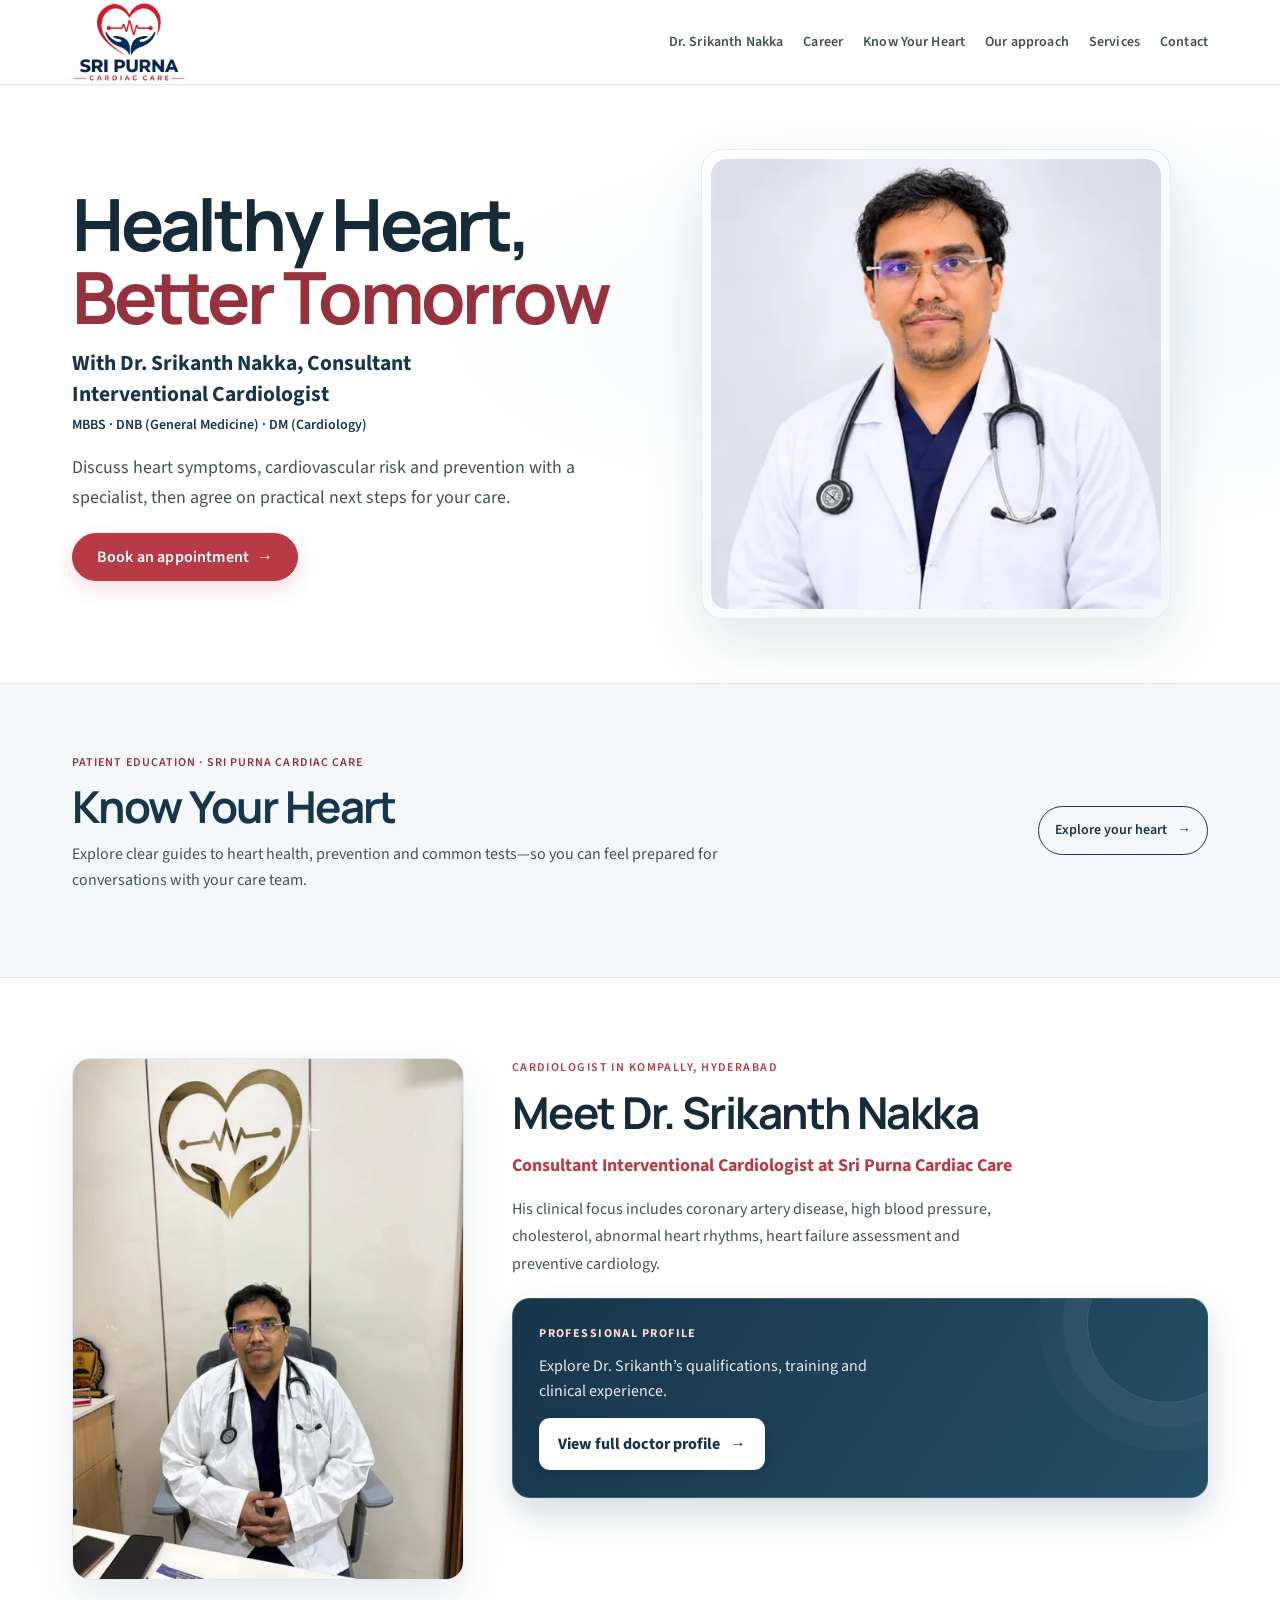
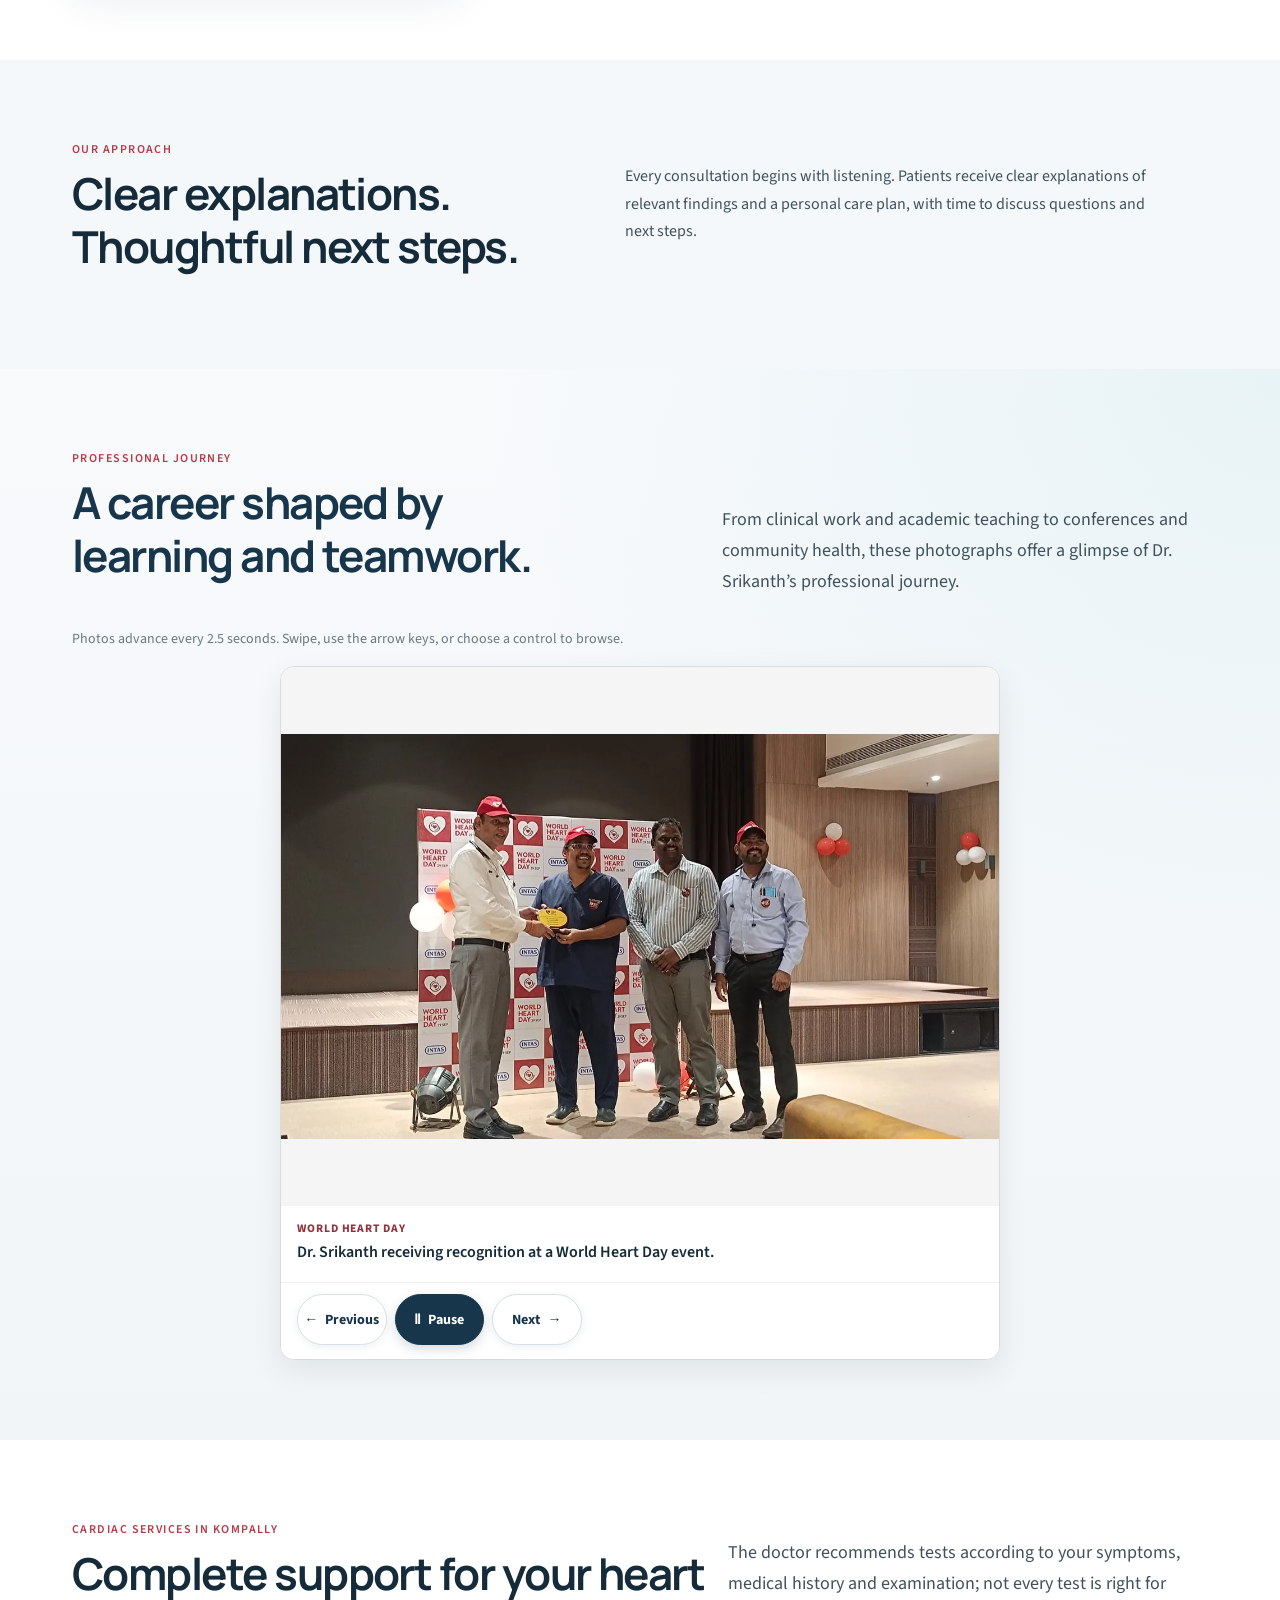
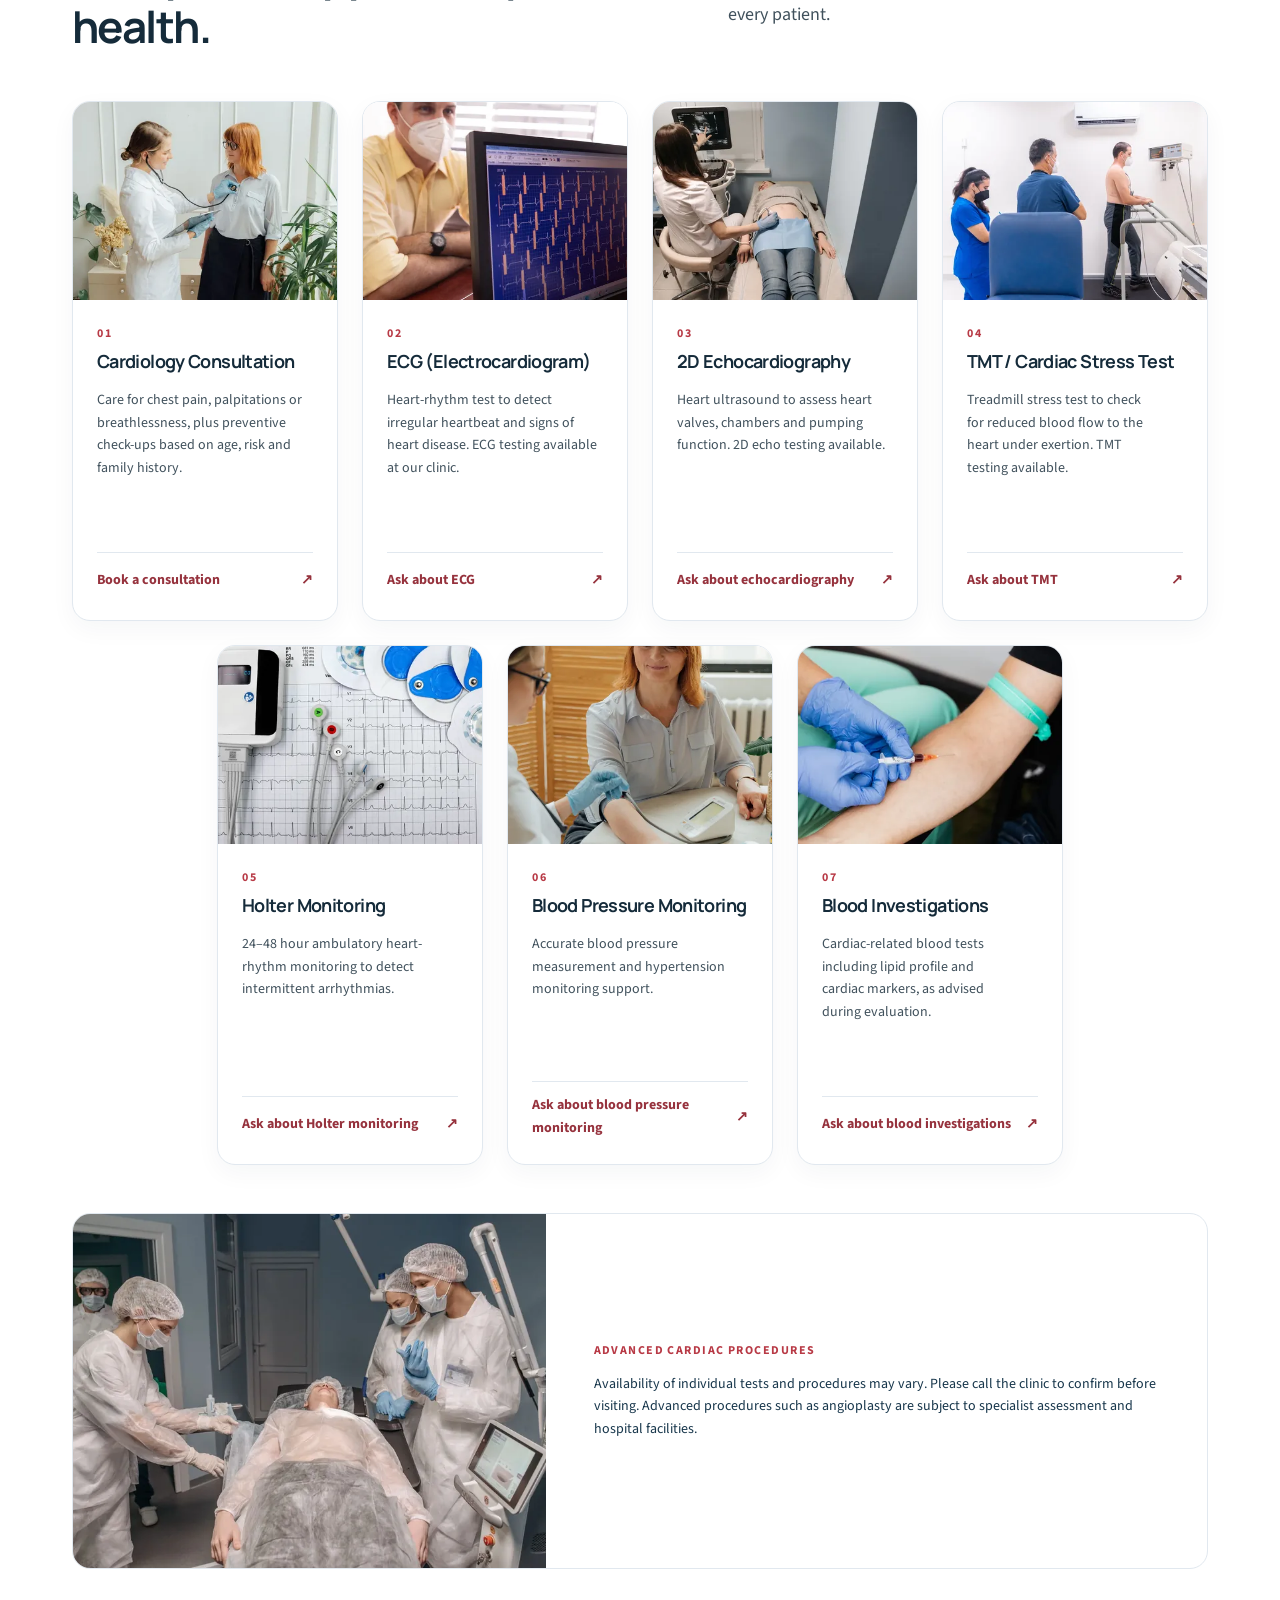
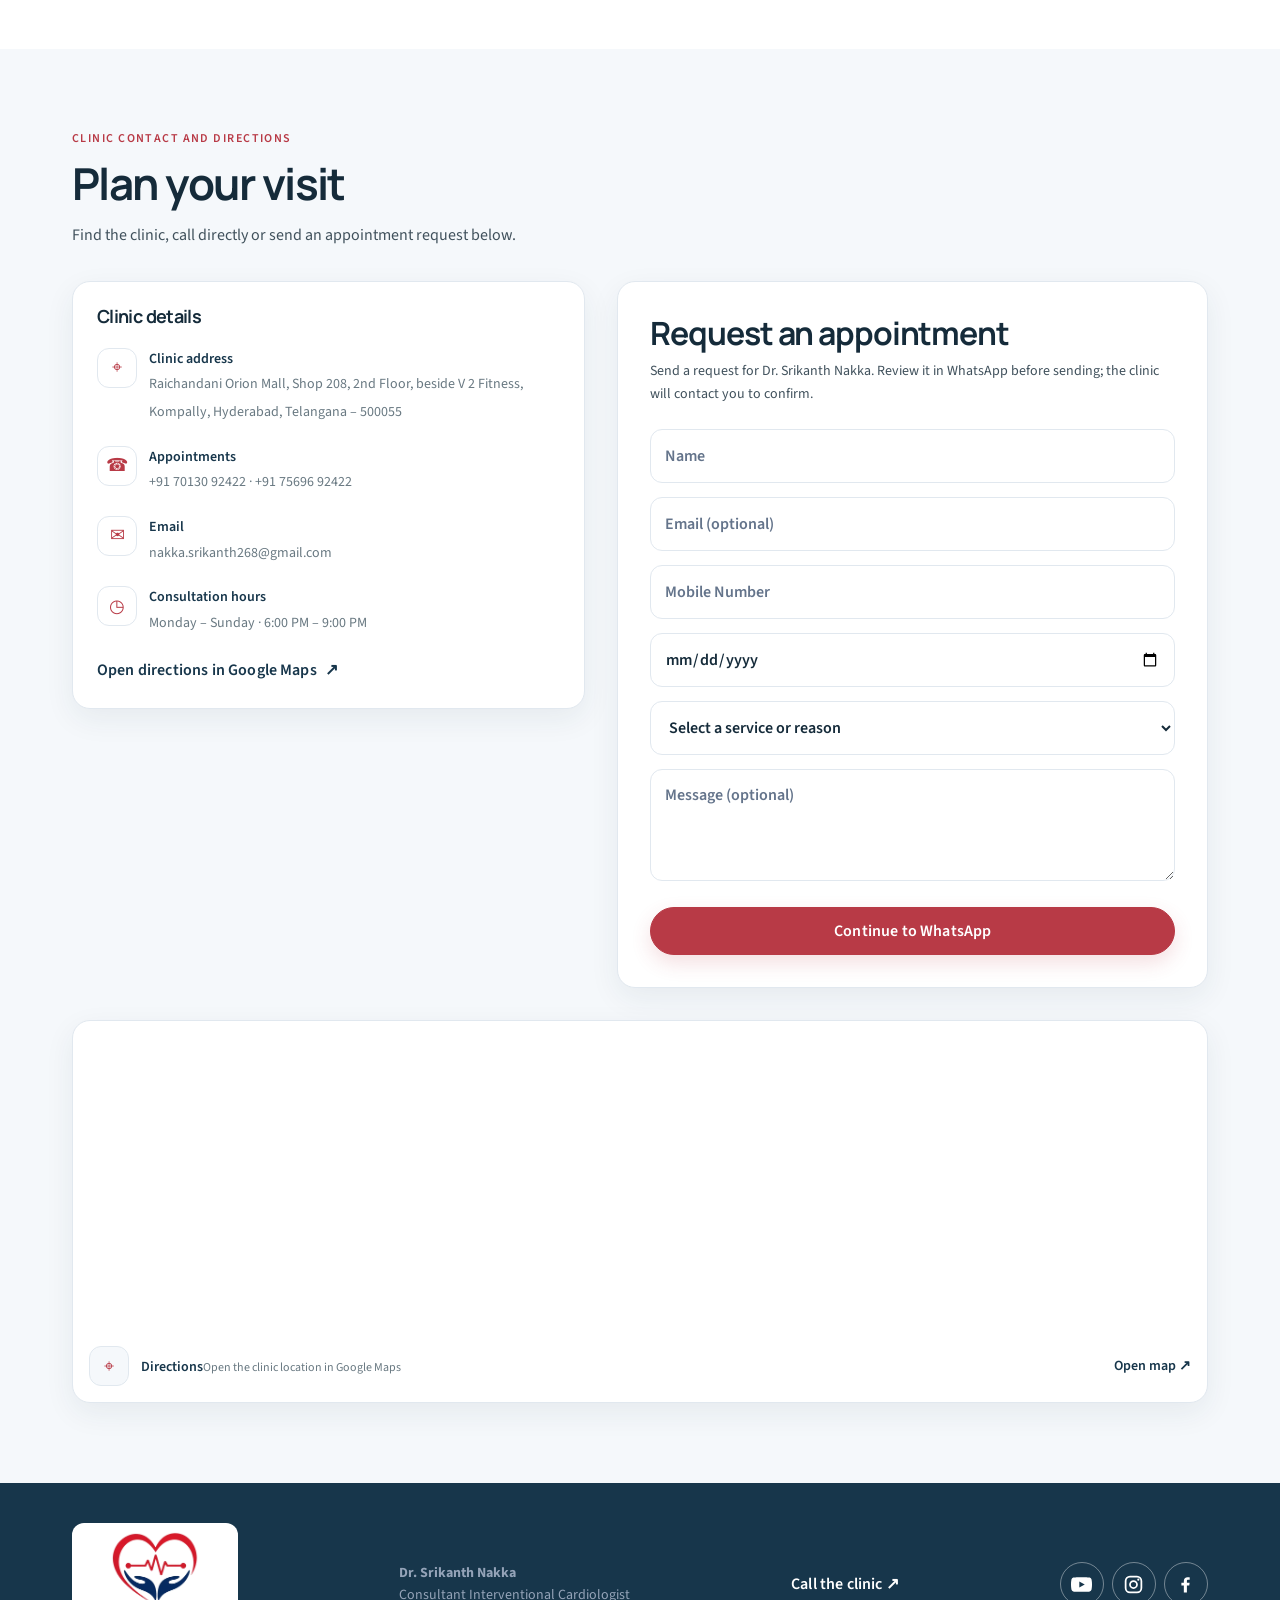
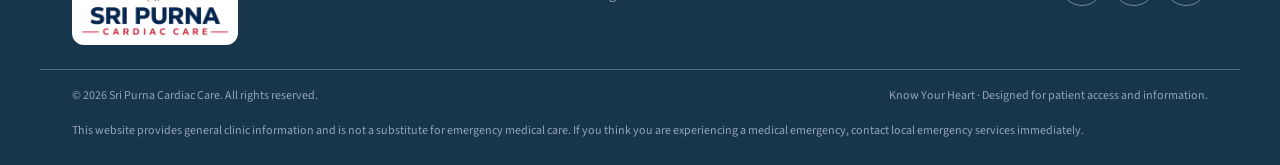
==== index.html @ 65bd0990 "Polish mobile carousel controls and remove profile strip" ====
<!doctype html>
<html lang="en">

<head>
  <meta charset="utf-8">
  <meta name="viewport" content="width=device-width, initial-scale=1">
  <meta name="theme-color" content="#173653">
  <link rel="icon" href="favicon.ico" sizes="any">
  <link rel="icon" type="image/png" sizes="32x32" href="favicon-32x32.png">
  <link rel="icon" type="image/png" sizes="16x16" href="favicon-16x16.png">
  <link rel="apple-touch-icon" sizes="180x180" href="apple-touch-icon.png">
  <meta name="robots" content="index,follow">
  <title>Dr. Srikanth Nakka, Cardiologist in Kompally, Hyderabad</title>
  <meta name="description" content="Meet Dr. Srikanth Nakka, Consultant Interventional Cardiologist in Kompally, Hyderabad. See his qualifications, experience and clinic appointment details.">
  <link rel="canonical" href="https://www.drsrikanthnakka.in/">
  <meta property="og:type" content="website">
  <meta property="og:title" content="Dr. Srikanth Nakka, Cardiologist in Kompally | Sri Purna Cardiac Care">
  <meta property="og:description" content="Learn about Dr. Srikanth Nakka’s qualifications, cardiology experience and consultations at Sri Purna Cardiac Care in Kompally, Hyderabad.">
  <meta property="og:url" content="https://www.drsrikanthnakka.in/">
  <meta property="og:site_name" content="Sri Purna Cardiac Care">
  <meta property="og:image" content="https://www.drsrikanthnakka.in/images/hero.webp?v=9e30b04">
  <meta property="og:image:alt" content="Dr. Srikanth Nakka, Consultant Interventional Cardiologist">
  <link rel="preload" href="fonts/manrope-latin-variable.woff2" as="font" type="font/woff2" crossorigin>
  <link rel="preload" href="fonts/source-sans-3-latin-variable.woff2" as="font" type="font/woff2" crossorigin>
  <meta name="twitter:card" content="summary_large_image">
  <meta name="twitter:title" content="Dr. Srikanth Nakka, Cardiologist in Kompally">
  <meta name="twitter:description" content="Meet Dr. Srikanth Nakka, Consultant Interventional Cardiologist in Kompally, Hyderabad.">
  <meta name="twitter:image" content="https://www.drsrikanthnakka.in/images/hero.webp?v=9e30b04">
  <meta name="twitter:image:alt" content="Dr. Srikanth Nakka, Consultant Interventional Cardiologist">
  <link rel="stylesheet" href="vendor/bootstrap/bootstrap-grid.min.css">
  <link rel="stylesheet" href="vendor/bootstrap/bootstrap-utilities.min.css">
  <link rel="stylesheet" href="styles.css?v=clean-photo-controls-1125">
  <script type="application/ld+json">
  {
  "@context": "https://schema.org",
  "@type": "MedicalClinic",
  "@id": "https://www.drsrikanthnakka.in/#clinic",
  "name": "Sri Purna Cardiac Care",
  "description": "Cardiac consultation and diagnostic services in Kompally, Hyderabad.",
  "url": "https://www.drsrikanthnakka.in/",
  "image": "https://www.drsrikanthnakka.in/images/sri-purna-cardiac-care-logo-user.webp",
  "telephone": [
    "+91-7013092422",
    "+91-7569692422"
  ],
  "email": "nakka.srikanth268@gmail.com",
  "address": {
    "@type": "PostalAddress",
    "streetAddress": "Shop 208, 2nd Floor, Raichandani Orion Mall, beside V 2 Fitness, Kompally",
    "addressLocality": "Hyderabad",
    "addressRegion": "Telangana",
    "postalCode": "500055",
    "addressCountry": "IN"
  },
  "medicalSpecialty": "https://schema.org/Cardiovascular",
  "openingHoursSpecification": {
    "@type": "OpeningHoursSpecification",
    "dayOfWeek": ["Monday", "Tuesday", "Wednesday", "Thursday", "Friday", "Saturday", "Sunday"],
    "opens": "18:00",
    "closes": "21:00"
  },
  "employee": {
    "@type": "Physician",
    "name": "Dr. Srikanth Nakka",
    "honorificPrefix": "Dr.",
    "jobTitle": "Consultant Interventional Cardiologist",
    "medicalSpecialty": "https://schema.org/Cardiovascular",
    "alumniOf": [
      {
        "@type": "CollegeOrUniversity",
        "name": "Osmania Medical College"
      },
      {
        "@type": "EducationalOrganization",
        "name": "DDU Hospital, New Delhi"
      },
      {
        "@type": "EducationalOrganization",
        "name": "NIMS"
      }
    ],
    "worksFor": {
      "@type": "MedicalClinic",
      "@id": "https://www.drsrikanthnakka.in/#clinic",
      "name": "Sri Purna Cardiac Care"
    },
    "description": "Dr. Srikanth Nakka is a Consultant Interventional Cardiologist at Sri Purna Cardiac Care in Kompally, Hyderabad. His training includes MBBS, DNB in General Medicine and DM in Cardiology; he previously served as Assistant Professor at NIMS and Consultant Cardiologist at Yashoda Hospital, Secunderabad.",
    "knowsAbout": [
      "Cardiology",
      "Interventional cardiology",
      "Coronary artery disease",
      "Hypertension",
      "Cholesterol management",
      "Arrhythmias",
      "Heart failure evaluation",
      "Preventive cardiology"
    ]
  }
}
  </script>
</head>

<body class="home-page">
  <a class="skip-link" href="#main">Skip to content</a>

  <header class="site-header" id="top">
    <div class="container nav-wrap">
      <a class="brand" href="#top" aria-label="Sri Purna Cardiac Care home">
        <img class="brand-logo" src="images/responsive/sri-purna-cardiac-care-logo-user-320w-alpha.webp" srcset="images/responsive/sri-purna-cardiac-care-logo-user-320w-alpha.webp 320w, images/responsive/sri-purna-cardiac-care-logo-user-480w-alpha.webp 480w, images/sri-purna-cardiac-care-logo-user.webp 768w" sizes="(max-width: 767px) 112px, 160px" alt="Sri Purna Cardiac Care" width="768"
          height="540">
      </a>

      <button class="menu-toggle" id="menuToggle" aria-label="Open navigation" aria-expanded="false"
        aria-controls="primaryNav">
        <span aria-hidden="true"></span>
        <span aria-hidden="true"></span>
        <span aria-hidden="true"></span>
      </button>

      <nav class="nav" id="primaryNav" aria-label="Main navigation">
        <a href="dr-srikanth-nakka/">Dr. Srikanth Nakka</a>
        <a href="#career">Career</a>
        <a href="know-your-heart/">Know Your Heart</a>
        <a href="#about">Our approach</a>
        <a href="#services">Services</a>
        <a href="#contact">Contact</a>
      </nav>
    </div>
  </header>

  <main id="main">
    <section class="hero" id="home">
      <div class="hero-glow"></div>
      <div class="container hero-grid">
        <div class="hero-content">
          <h1>Healthy Heart, <span class="hero-headline-accent">Better Tomorrow</span></h1>
          <p class="hero-role">With Dr. Srikanth Nakka, Consultant Interventional Cardiologist</p>
          <p class="hero-credentials">MBBS · DNB (General Medicine) · DM (Cardiology)</p>
          <p class="hero-lead">Discuss heart symptoms, cardiovascular risk and prevention with a specialist, then agree on practical next steps for your care.</p>
          <div class="hero-actions">
            <a class="btn btn-primary" href="#appointment">Book an appointment <span aria-hidden="true">→</span></a>
          </div>
        </div>
        <div class="hero-media">
          <img src="images/responsive/hero-800w.webp" srcset="images/responsive/hero-480w.webp 480w, images/responsive/hero-800w.webp 800w, images/hero.webp?v=9e30b04 1278w" sizes="(max-width: 767px) 100vw, 470px" alt="Dr. Srikanth, Consultant Interventional Cardiologist" width="1278" height="1230" loading="eager" fetchpriority="high" decoding="async">
        </div>
      </div>
    </section>

    <section class="education-intro" aria-labelledby="education-intro-title">
      <div class="container education-intro-inner">
        <div>
          <span class="education-kicker">Patient education · Sri Purna Cardiac Care</span>
          <h2 id="education-intro-title">Know Your Heart</h2>
          <p>Explore clear guides to heart health, prevention and common tests—so you can feel prepared for conversations with your care team.</p>
        </div>
        <a class="education-intro-link" href="know-your-heart/">Explore your heart <span aria-hidden="true">→</span></a>
      </div>
    </section>

    <section class="section doctor-section" id="doctor" aria-labelledby="doctor-heading">
      <div class="container doctor-grid">
        <figure class="doctor-profile-photo">
          <img src="images/responsive/dr-srikanth-nakka-clinic-portrait-800w.webp" srcset="images/responsive/dr-srikanth-nakka-clinic-portrait-480w.webp 480w, images/responsive/dr-srikanth-nakka-clinic-portrait-800w.webp 800w, images/dr-srikanth-nakka-clinic-portrait.webp 960w" sizes="(max-width: 767px) 100vw, 420px" alt="Dr. Srikanth seated in his clinic" width="960" height="1280" loading="lazy" decoding="async">
        </figure>
        <div class="doctor-copy">
          <div class="eyebrow"><span class="eyebrow-line"></span> Cardiologist in Kompally, Hyderabad</div>
          <h2 id="doctor-heading">Meet Dr. Srikanth Nakka</h2>
          <p class="doctor-role">Consultant Interventional Cardiologist at Sri Purna Cardiac Care</p>
          <p class="body-copy">His clinical focus includes coronary artery disease, high blood pressure, cholesterol, abnormal heart rhythms, heart failure assessment and preventive cardiology.</p>
          <div class="doctor-profile-cta">
            <span class="doctor-profile-cta-kicker">Professional profile</span>
            <p>Explore Dr. Srikanth’s qualifications, training and clinical experience.</p>
            <a class="doctor-profile-link" href="dr-srikanth-nakka/">View full doctor profile <span aria-hidden="true">→</span></a>
          </div>
        </div>
      </div>
    </section>



    <section class="section about-section" id="about" aria-labelledby="about-heading">
      <div class="container about-grid">
        <div>
          <div class="eyebrow"><span class="eyebrow-line"></span> Our approach</div>
          <h2 id="about-heading">Clear explanations. Thoughtful next steps.</h2>
        </div>
        <div class="about-copy">
          <p class="body-copy">Every consultation begins with listening. Patients receive clear explanations of relevant findings and a personal care plan, with time to discuss questions and next steps.</p>
        </div>
      </div>
    </section>

    <section class="section gallery-section career-section" id="career" aria-labelledby="career-heading">
      <div class="container">
        <div class="section-heading gallery-heading">
          <div>
            <div class="eyebrow"><span class="eyebrow-line"></span> Professional journey</div>
            <h2 id="career-heading">A career shaped by learning and teamwork.</h2>
          </div>
          <p class="body-copy">From clinical work and academic teaching to conferences and community health, these photographs offer a glimpse of Dr. Srikanth’s professional journey.</p>
        </div>
        <p class="carousel-hint" id="career-carousel-hint">Photos advance every 2.5 seconds. Swipe, use the arrow keys, or choose a control to browse.</p>
        <div class="career-carousel" data-career-carousel tabindex="0" role="region" aria-roledescription="carousel" aria-label="Learning and teamwork photo carousel" aria-describedby="career-carousel-hint">
          <div class="career-carousel-stage" id="career-carousel-stage" data-carousel-stage>
            <div class="gallery-grid career-gallery" role="list" aria-label="Career photographs of Dr. Srikanth">
          <figure role="listitem" class="gallery-card gallery-card-feature career-photo" data-career-reveal>
            <a href="images/dr-srikanth-nakka-heart-day-recognition.webp" target="_blank" rel="noopener noreferrer" aria-label="Open full-size photo: Dr. Srikanth receiving recognition at a World Heart Day event.">
              <img src="images/responsive/dr-srikanth-nakka-heart-day-recognition-800w.webp" srcset="images/responsive/dr-srikanth-nakka-heart-day-recognition-480w.webp 480w, images/responsive/dr-srikanth-nakka-heart-day-recognition-800w.webp 800w, images/responsive/dr-srikanth-nakka-heart-day-recognition-1280w.webp 1280w, images/dr-srikanth-nakka-heart-day-recognition.webp 1600w" sizes="(max-width: 365px) 82vw, (max-width: 767px) 300px, (max-width: 1124px) 32vw, 360px" alt="Dr. Srikanth receiving recognition at a World Heart Day event." width="1600" height="903" loading="lazy" decoding="async">
              <span class="gallery-open" aria-hidden="true">↗</span>
            </a>
            <figcaption><span>World Heart Day</span><strong>Dr. Srikanth receiving recognition at a World Heart Day event.</strong></figcaption>
          </figure>
          <figure role="listitem" class="gallery-card career-photo" data-career-reveal>
            <a href="images/dr-srikanth-nakka-at-sri-purna-cardiac-care.webp" target="_blank" rel="noopener noreferrer" aria-label="Open full-size photo: Dr. Srikanth standing in blue scrubs beneath the Sri Purna Cardiac Care heart emblem.">
              <img src="images/responsive/dr-srikanth-nakka-at-sri-purna-cardiac-care-800w.webp" srcset="images/responsive/dr-srikanth-nakka-at-sri-purna-cardiac-care-480w.webp 480w, images/responsive/dr-srikanth-nakka-at-sri-purna-cardiac-care-800w.webp 800w, images/dr-srikanth-nakka-at-sri-purna-cardiac-care.webp 987w" sizes="(max-width: 365px) 82vw, (max-width: 767px) 300px, (max-width: 1124px) 32vw, 360px" alt="Dr. Srikanth standing in blue scrubs beneath the Sri Purna Cardiac Care heart emblem." width="987" height="1280" loading="lazy" decoding="async">
              <span class="gallery-open" aria-hidden="true">↗</span>
            </a>
            <figcaption><span>Sri Purna Cardiac Care</span><strong>Dr. Srikanth standing in blue scrubs beneath the Sri Purna Cardiac Care heart emblem.</strong></figcaption>
          </figure>
          <figure role="listitem" class="gallery-card career-photo" data-career-reveal>
            <a href="images/dr-srikanth-nakka-consultation.webp" target="_blank" rel="noopener noreferrer" aria-label="Open full-size photo: Dr. Srikanth seated at his desk during a consultation.">
              <img src="images/responsive/dr-srikanth-nakka-consultation-800w.webp" srcset="images/responsive/dr-srikanth-nakka-consultation-480w.webp 480w, images/responsive/dr-srikanth-nakka-consultation-800w.webp 800w, images/dr-srikanth-nakka-consultation.webp 903w" sizes="(max-width: 365px) 82vw, (max-width: 767px) 300px, (max-width: 1124px) 32vw, 360px" alt="Dr. Srikanth seated at his desk during a consultation." width="903" height="1600" loading="lazy" decoding="async">
              <span class="gallery-open" aria-hidden="true">↗</span>
            </a>
            <figcaption><span>Consultation</span><strong>Dr. Srikanth seated at his desk during a consultation.</strong></figcaption>
          </figure>
          <figure role="listitem" class="gallery-card career-photo" data-career-reveal>
            <a href="images/dr-srikanth-nakka-cardiology-conference.webp" target="_blank" rel="noopener noreferrer" aria-label="Open full-size photo: Cardiology conference session with clinicians discussing heart care.">
              <img src="images/responsive/dr-srikanth-nakka-cardiology-conference-800w.webp" srcset="images/responsive/dr-srikanth-nakka-cardiology-conference-480w.webp 480w, images/responsive/dr-srikanth-nakka-cardiology-conference-800w.webp 800w, images/dr-srikanth-nakka-cardiology-conference.webp 1600w" sizes="(max-width: 365px) 82vw, (max-width: 767px) 300px, (max-width: 1124px) 32vw, 360px" alt="Cardiology conference session with clinicians discussing heart care." width="1600" height="1200" loading="lazy" decoding="async">
              <span class="gallery-open" aria-hidden="true">↗</span>
            </a>
            <figcaption><span>Cardiology conference</span><strong>Cardiology conference session with clinicians discussing heart care.</strong></figcaption>
          </figure>
          <figure role="listitem" class="gallery-card gallery-card-wide career-photo" data-career-reveal>
            <a href="images/journey/dr-srikanth-nakka-indialive-2025-case-presentation.webp" target="_blank" rel="noopener noreferrer" aria-label="Open full-size photo: Dr. Srikanth Nakka presenting at IndiaLive 2025.">
              <img src="images/responsive/dr-srikanth-nakka-indialive-2025-case-presentation-1280w.webp" srcset="images/responsive/dr-srikanth-nakka-indialive-2025-case-presentation-480w.webp 480w, images/responsive/dr-srikanth-nakka-indialive-2025-case-presentation-800w.webp 800w, images/responsive/dr-srikanth-nakka-indialive-2025-case-presentation-1280w.webp 1280w, images/journey/dr-srikanth-nakka-indialive-2025-case-presentation.webp 1916w" sizes="(max-width: 365px) 82vw, (max-width: 767px) 300px, (max-width: 1124px) 32vw, 360px" alt="Dr. Srikanth Nakka presenting at IndiaLive 2025." width="1916" height="915" loading="lazy" decoding="async">
              <span class="gallery-open" aria-hidden="true">↗</span>
            </a>
            <figcaption><span>IndiaLive 2025</span><strong>Dr. Srikanth Nakka presenting at IndiaLive 2025.</strong></figcaption>
          </figure>
          <figure role="listitem" class="gallery-card career-photo" data-career-reveal>
            <a href="images/journey/doctor-with-dr-alain-cribier.webp" target="_blank" rel="noopener noreferrer" aria-label="Open full-size photo: Dr. Srikanth with Dr. Alain Cribier at a NIMS Cardiology workshop.">
              <img src="images/responsive/doctor-with-dr-alain-cribier-800w.webp" srcset="images/responsive/doctor-with-dr-alain-cribier-480w.webp 480w, images/responsive/doctor-with-dr-alain-cribier-800w.webp 800w, images/journey/doctor-with-dr-alain-cribier.webp 1200w" sizes="(max-width: 365px) 82vw, (max-width: 767px) 300px, (max-width: 1124px) 32vw, 360px" alt="Dr. Srikanth with Dr. Alain Cribier at a NIMS Cardiology workshop." width="1200" height="1600" loading="lazy" decoding="async">
              <span class="gallery-open" aria-hidden="true">↗</span>
            </a>
            <figcaption><span>NIMS Cardiology workshop</span><strong>With Dr. Alain Cribier, who performed the first TAVI, at a NIMS Cardiology workshop.</strong></figcaption>
          </figure>
          <figure role="listitem" class="gallery-card career-photo" data-career-reveal>
            <a href="images/journey/doctor-with-dr-goran-stankovic.webp" target="_blank" rel="noopener noreferrer" aria-label="Open full-size photo: Dr. Srikanth with senior Serbian cardiologist Dr. Goran Stankovic at a workshop.">
              <img src="images/responsive/doctor-with-dr-goran-stankovic-800w.webp" srcset="images/responsive/doctor-with-dr-goran-stankovic-480w.webp 480w, images/responsive/doctor-with-dr-goran-stankovic-800w.webp 800w, images/journey/doctor-with-dr-goran-stankovic.webp 1200w" sizes="(max-width: 365px) 82vw, (max-width: 767px) 300px, (max-width: 1124px) 32vw, 360px" alt="Dr. Srikanth with senior Serbian cardiologist Dr. Goran Stankovic at a workshop." width="1200" height="1599" loading="lazy" decoding="async">
              <span class="gallery-open" aria-hidden="true">↗</span>
            </a>
            <figcaption><span>Learning time · Workshop</span><strong>With senior Serbian cardiologist Dr. Goran Stankovic at a workshop.</strong></figcaption>
          </figure>
          <figure role="listitem" class="gallery-card career-photo" data-career-reveal>
            <a href="images/journey/doctor-receiving-recognition-iim-ahmedabad.webp" target="_blank" rel="noopener noreferrer" aria-label="Open full-size photo: Dr. Srikanth receiving recognition at IIM Ahmedabad.">
              <img src="images/responsive/doctor-receiving-recognition-iim-ahmedabad-480w.webp" srcset="images/responsive/doctor-receiving-recognition-iim-ahmedabad-480w.webp 480w, images/journey/doctor-receiving-recognition-iim-ahmedabad.webp 721w" sizes="(max-width: 365px) 82vw, (max-width: 767px) 300px, (max-width: 1124px) 32vw, 360px" alt="Dr. Srikanth receiving recognition at IIM Ahmedabad." width="721" height="1600" loading="lazy" decoding="async">
              <span class="gallery-open" aria-hidden="true">↗</span>
            </a>
            <figcaption><span>IIM Ahmedabad</span><strong>Receiving recognition at IIM Ahmedabad.</strong></figcaption>
          </figure>
          <figure role="listitem" class="gallery-card career-photo" data-career-reveal>
            <a href="images/journey/doctor-with-dr-maddury-jyotsna.webp" target="_blank" rel="noopener noreferrer" aria-label="Open full-size photo: Dr. Srikanth with his mentor and guide, Dr. Maddury Jyotsna, at NIMS, Punjagutta.">
              <img src="images/journey/doctor-with-dr-maddury-jyotsna.webp" srcset="images/responsive/doctor-with-dr-maddury-jyotsna-480w.webp 480w, images/journey/doctor-with-dr-maddury-jyotsna.webp 768w" sizes="(max-width: 365px) 82vw, (max-width: 767px) 300px, (max-width: 1124px) 32vw, 360px" alt="Dr. Srikanth with his mentor and guide, Dr. Maddury Jyotsna, senior interventional cardiologist at NIMS, Punjagutta." width="768" height="1024" loading="lazy" decoding="async">
              <span class="gallery-open" aria-hidden="true">↗</span>
            </a>
            <figcaption><span>Mentor and guide · NIMS, Punjagutta</span><strong>With Dr. Maddury Jyotsna, senior-most interventional cardiologist at NIMS, Punjagutta.</strong></figcaption>
          </figure>
          <figure role="listitem" class="gallery-card career-photo" data-career-reveal>
            <a href="images/journey/doctor-with-dr-b-h-srinivas.webp" target="_blank" rel="noopener noreferrer" aria-label="Open full-size photo: Dr. Srikanth with Dr. B. H. Srinivas at the NIMS Cathlab.">
              <img src="images/responsive/doctor-with-dr-b-h-srinivas-480w.webp" srcset="images/responsive/doctor-with-dr-b-h-srinivas-480w.webp 480w, images/journey/doctor-with-dr-b-h-srinivas.webp 1024w" sizes="(max-width: 365px) 82vw, (max-width: 767px) 300px, (max-width: 1124px) 32vw, 360px" alt="Dr. Srikanth with Dr. B. H. Srinivas and the cathlab team at NIMS." width="1024" height="768" loading="lazy" decoding="async">
              <span class="gallery-open" aria-hidden="true">↗</span>
            </a>
            <figcaption><span>NIMS Cathlab</span><strong>With Dr. B. H. Srinivas at the NIMS Cathlab.</strong></figcaption>
          </figure>
          <figure role="listitem" class="gallery-card career-photo" data-career-reveal>
            <a href="images/dr-srikanth-nakka-cardiology-conference-panel.webp" target="_blank" rel="noopener noreferrer" aria-label="Open full-size photo: Expert panel at a cardiology conference on women’s heart health.">
              <img src="images/responsive/dr-srikanth-nakka-cardiology-conference-panel-800w.webp" srcset="images/responsive/dr-srikanth-nakka-cardiology-conference-panel-480w.webp 480w, images/responsive/dr-srikanth-nakka-cardiology-conference-panel-800w.webp 800w, images/dr-srikanth-nakka-cardiology-conference-panel.webp 1600w" sizes="(max-width: 365px) 82vw, (max-width: 767px) 300px, (max-width: 1124px) 32vw, 360px" alt="Expert panel at a cardiology conference on women’s heart health." width="1600" height="1200" loading="lazy" decoding="async">
              <span class="gallery-open" aria-hidden="true">↗</span>
            </a>
            <figcaption><span>Conference panel</span><strong>Expert panel at a cardiology conference on women’s heart health.</strong></figcaption>
          </figure>
          <figure role="listitem" class="gallery-card career-photo" data-career-reveal>
            <a href="images/dr-srikanth-nakka-batch-colleagues.webp" target="_blank" rel="noopener noreferrer" aria-label="Open full-size photo: Dr. Srikanth with his cardiology batch and colleagues.">
              <img src="images/responsive/dr-srikanth-nakka-batch-colleagues-800w.webp" srcset="images/responsive/dr-srikanth-nakka-batch-colleagues-480w.webp 480w, images/responsive/dr-srikanth-nakka-batch-colleagues-800w.webp 800w, images/dr-srikanth-nakka-batch-colleagues.webp 1600w" sizes="(max-width: 365px) 82vw, (max-width: 767px) 300px, (max-width: 1124px) 32vw, 360px" alt="Dr. Srikanth with his cardiology batch and colleagues." width="1600" height="1064" loading="lazy" decoding="async">
              <span class="gallery-open" aria-hidden="true">↗</span>
            </a>
            <figcaption><span>Colleagues</span><strong>Dr. Srikanth with his cardiology batch and colleagues.</strong></figcaption>
          </figure>
          <figure role="listitem" class="gallery-card career-photo" data-career-reveal>
            <a href="images/community-health-event.webp" target="_blank" rel="noopener noreferrer" aria-label="Open full-size photo: Dr. Srikanth and community members at a school health and cultural event.">
              <img src="images/responsive/community-health-event-800w.webp" srcset="images/responsive/community-health-event-480w.webp 480w, images/responsive/community-health-event-800w.webp 800w, images/community-health-event.webp 1600w" sizes="(max-width: 365px) 82vw, (max-width: 767px) 300px, (max-width: 1124px) 32vw, 360px" alt="Dr. Srikanth and community members at a school health and cultural event." width="1600" height="903" loading="lazy" decoding="async">
              <span class="gallery-open" aria-hidden="true">↗</span>
            </a>
            <figcaption><span>Community health</span><strong>Dr. Srikanth and community members at a school health and cultural event.</strong></figcaption>
          </figure>
          <figure role="listitem" class="gallery-card career-photo" data-career-reveal>
            <a href="images/dr-srikanth-nakka-yashoda-health-session.webp" target="_blank" rel="noopener noreferrer" aria-label="Open full-size photo: Dr. Srikanth speaking at a Yashoda Hospitals heart-health session.">
              <img src="images/responsive/dr-srikanth-nakka-yashoda-health-session-800w.webp" srcset="images/responsive/dr-srikanth-nakka-yashoda-health-session-480w.webp 480w, images/responsive/dr-srikanth-nakka-yashoda-health-session-800w.webp 800w, images/dr-srikanth-nakka-yashoda-health-session.webp 960w" sizes="(max-width: 365px) 82vw, (max-width: 767px) 300px, (max-width: 1124px) 32vw, 360px" alt="Dr. Srikanth speaking at a Yashoda Hospitals heart-health session." width="960" height="1280" loading="lazy" decoding="async">
              <span class="gallery-open" aria-hidden="true">↗</span>
            </a>
            <figcaption><span>Yashoda Hospitals</span><strong>Dr. Srikanth speaking at a Yashoda Hospitals heart-health session.</strong></figcaption>
          </figure>
          <figure role="listitem" class="gallery-card career-photo" data-career-reveal>
            <a href="images/cardiac-care-table-meeting.webp" target="_blank" rel="noopener noreferrer" aria-label="Open full-size photo: Dr. Srikanth and clinicians meeting around a table at Yashoda Hospitals.">
              <img src="images/responsive/cardiac-care-table-meeting-800w.webp" srcset="images/responsive/cardiac-care-table-meeting-480w.webp 480w, images/responsive/cardiac-care-table-meeting-800w.webp 800w, images/cardiac-care-table-meeting.webp 1280w" sizes="(max-width: 365px) 82vw, (max-width: 767px) 300px, (max-width: 1124px) 32vw, 360px" alt="Dr. Srikanth and clinicians meeting around a table at Yashoda Hospitals." width="1280" height="583" loading="lazy" decoding="async">
              <span class="gallery-open" aria-hidden="true">↗</span>
            </a>
            <figcaption><span>Yashoda Hospitals</span><strong>Dr. Srikanth and clinicians meeting around a table at Yashoda Hospitals.</strong></figcaption>
          </figure>
            </div>
          </div>
          <div class="career-carousel-controls" role="group" aria-label="Photo carousel controls">
            <button class="career-carousel-button" type="button" data-carousel-prev aria-label="Previous photograph" aria-controls="career-carousel-stage" title="Previous photo"><span aria-hidden="true">←</span><span class="career-carousel-control-label">Previous</span></button>
            <button class="career-carousel-button career-carousel-play" type="button" data-carousel-toggle aria-label="Pause automatic playback" aria-pressed="false" title="Pause autoplay"><span aria-hidden="true">Ⅱ</span><span class="career-carousel-control-label" data-carousel-toggle-label>Pause</span></button>
            <button class="career-carousel-button" type="button" data-carousel-next aria-label="Next photograph" aria-controls="career-carousel-stage" title="Next photo"><span class="career-carousel-control-label">Next</span><span aria-hidden="true">→</span></button>
          </div>
        </div>
      </div>
    </section>

    <section class="section services-section" id="services">
      <div class="container">
        <div class="section-heading">
          <div>
            <div class="eyebrow"><span class="eyebrow-line"></span> Cardiac services in Kompally</div>
          <h2>Complete support for your heart health.</h2>
        </div>
        <p class="body-copy">The doctor recommends tests according to your symptoms, medical history and examination; not every test is right for every patient.</p>
      </div>
      <div class="row row-cols-1 row-cols-sm-2 row-cols-xl-4 g-4 justify-content-center service-grid">
        <div class="col d-flex">
          <article class="service-card d-flex flex-column h-100 w-100">
            <figure class="service-card-image"><img src="images/responsive/service-consultation-800w.webp" srcset="images/responsive/service-consultation-480w.webp 480w, images/responsive/service-consultation-800w.webp 800w, images/services/service-consultation.webp 1125w" sizes="(max-width: 767px) 100vw, (max-width: 1023px) 50vw, 33vw"
              alt="Cardiologist examining a patient's heart with a stethoscope" width="1125" height="750" loading="lazy" decoding="async"></figure>
            <div class="service-card-content p-4 d-flex flex-column flex-grow-1">
              <span class="service-number">01</span>
              <h3 class="mb-3">Cardiology Consultation</h3>
              <p class="mb-4">Care for chest pain, palpitations or breathlessness, plus preventive check-ups based on age, risk and family history.</p>
              <a class="service-action mt-auto" href="#appointment" aria-label="Book cardiology consultation">Book a consultation <span aria-hidden="true">↗</span></a>
            </div>
          </article>
        </div>
        <div class="col d-flex">
          <article class="service-card d-flex flex-column h-100 w-100">
            <figure class="service-card-image service-photo-ecg"><img src="images/responsive/service-ecg-800w.webp" srcset="images/responsive/service-ecg-480w.webp 480w, images/responsive/service-ecg-800w.webp 800w, images/services/service-ecg.webp 1067w" sizes="(max-width: 767px) 100vw, (max-width: 1023px) 50vw, 33vw"
              alt="Clinician reviewing electrocardiogram waveforms on a monitor" width="1067" height="1600" loading="lazy" decoding="async"></figure>
            <div class="service-card-content p-4 d-flex flex-column flex-grow-1">
              <span class="service-number">02</span>
              <h3 class="mb-3">ECG (Electrocardiogram)</h3>
              <p class="mb-4">Heart-rhythm test to detect irregular heartbeat and signs of heart disease. ECG testing available at our clinic.</p>
              <a class="service-action mt-auto" href="#appointment" aria-label="Ask about ECG">Ask about ECG <span aria-hidden="true">↗</span></a>
            </div>
          </article>
        </div>
        <div class="col d-flex">
          <article class="service-card d-flex flex-column h-100 w-100">
            <figure class="service-card-image"><img src="images/responsive/service-echo-800w.webp" srcset="images/responsive/service-echo-480w.webp 480w, images/responsive/service-echo-800w.webp 800w, images/responsive/service-echo-1280w.webp 1280w, images/services/service-echo.webp 1600w" sizes="(max-width: 767px) 100vw, (max-width: 1023px) 50vw, 33vw"
              alt="Healthcare professional performing an ultrasound scan in a clinic" width="1600" height="1068" loading="lazy" decoding="async"></figure>
            <div class="service-card-content p-4 d-flex flex-column flex-grow-1">
              <span class="service-number">03</span>
              <h3 class="mb-3">2D Echocardiography</h3>
              <p class="mb-4">Heart ultrasound to assess heart valves, chambers and pumping function. 2D echo testing available.</p>
              <a class="service-action mt-auto" href="#appointment" aria-label="Ask about echocardiography">Ask about echocardiography <span aria-hidden="true">↗</span></a>
            </div>
          </article>
        </div>
        <div class="col d-flex">
          <article class="service-card d-flex flex-column h-100 w-100">
            <figure class="service-card-image"><img src="images/responsive/service-tmt-800w.webp" srcset="images/responsive/service-tmt-480w.webp 480w, images/responsive/service-tmt-800w.webp 800w, images/responsive/service-tmt-1280w.webp 1280w, images/services/service-tmt.webp 1600w" sizes="(max-width: 767px) 100vw, (max-width: 1023px) 50vw, 33vw"
              alt="Patient walking on a treadmill during a monitored cardiac stress test" width="1600" height="1067" loading="lazy" decoding="async"></figure>
            <div class="service-card-content p-4 d-flex flex-column flex-grow-1">
              <span class="service-number">04</span>
              <h3 class="mb-3">TMT / Cardiac Stress Test</h3>
              <p class="mb-4">Treadmill stress test to check for reduced blood flow to the heart under exertion. TMT testing available.</p>
              <a class="service-action mt-auto" href="#appointment" aria-label="Ask about TMT">Ask about TMT <span aria-hidden="true">↗</span></a>
            </div>
          </article>
        </div>
        <div class="col d-flex">
          <article class="service-card d-flex flex-column h-100 w-100">
            <figure class="service-card-image"><img src="images/responsive/service-holter-800w.webp" srcset="images/responsive/service-holter-480w.webp 480w, images/responsive/service-holter-800w.webp 800w, images/responsive/service-holter-1280w.webp 1280w, images/services/service-holter.webp 1600w" sizes="(max-width: 767px) 100vw, (max-width: 1023px) 50vw, 33vw"
              alt="Portable heart monitor, recording electrodes and heart-rhythm traces" width="1600" height="1067" loading="lazy" decoding="async"></figure>
            <div class="service-card-content p-4 d-flex flex-column flex-grow-1">
              <span class="service-number">05</span>
              <h3 class="mb-3">Holter Monitoring</h3>
              <p class="mb-4">24–48 hour ambulatory heart-rhythm monitoring to detect intermittent arrhythmias.</p>
              <a class="service-action mt-auto" href="#appointment" aria-label="Ask about Holter monitoring">Ask about Holter monitoring <span aria-hidden="true">↗</span></a>
            </div>
          </article>
        </div>
        <div class="col d-flex">
          <article class="service-card d-flex flex-column h-100 w-100">
            <figure class="service-card-image service-photo-pressure"><img src="images/responsive/service-blood-pressure-800w.webp" srcset="images/responsive/service-blood-pressure-480w.webp 480w, images/responsive/service-blood-pressure-800w.webp 800w, images/services/service-blood-pressure.webp 1067w" sizes="(max-width: 767px) 100vw, (max-width: 1023px) 50vw, 33vw"
              alt="Clinician measuring a patient's blood pressure with a digital monitor" width="1067" height="1600" loading="lazy" decoding="async"></figure>
            <div class="service-card-content p-4 d-flex flex-column flex-grow-1">
              <span class="service-number">06</span>
              <h3 class="mb-3">Blood Pressure Monitoring</h3>
              <p class="mb-4">Accurate blood pressure measurement and hypertension monitoring support.</p>
              <a class="service-action mt-auto" href="#appointment" aria-label="Ask about blood pressure monitoring">Ask about blood pressure monitoring <span aria-hidden="true">↗</span></a>
            </div>
          </article>
        </div>
        <div class="col d-flex">
          <article class="service-card d-flex flex-column h-100 w-100">
            <figure class="service-card-image"><img src="images/responsive/service-blood-tests-800w.webp" srcset="images/responsive/service-blood-tests-480w.webp 480w, images/responsive/service-blood-tests-800w.webp 800w, images/responsive/service-blood-tests-1280w.webp 1280w, images/services/service-blood-tests.webp 1600w" sizes="(max-width: 767px) 100vw, (max-width: 1023px) 50vw, 33vw"
              alt="Healthcare professional collecting a blood sample for laboratory testing" width="1600" height="1067" loading="lazy" decoding="async"></figure>
            <div class="service-card-content p-4 d-flex flex-column flex-grow-1">
              <span class="service-number">07</span>
              <h3 class="mb-3">Blood Investigations</h3>
              <p class="mb-4">Cardiac-related blood tests including lipid profile and cardiac markers, as advised during evaluation.</p>
              <a class="service-action mt-auto" href="#appointment" aria-label="Ask about blood investigations">Ask about blood investigations <span aria-hidden="true">↗</span></a>
            </div>
          </article>
        </div>
      </div>
      <aside class="service-procedure-note row g-0 mt-5 align-items-center" aria-label="Advanced cardiac procedures">
        <div class="col-12 col-md-5">
          <img class="service-procedure-image" src="images/responsive/service-procedures-800w.webp" srcset="images/responsive/service-procedures-480w.webp 480w, images/responsive/service-procedures-800w.webp 800w, images/responsive/service-procedures-1280w.webp 1280w, images/services/service-procedures.webp 1600w" sizes="(max-width: 767px) 100vw, 42vw"
            alt="Medical practitioners preparing for a procedure in a hospital" width="1600" height="1068" loading="lazy" decoding="async">
        </div>
        <div class="col-12 col-md-7">
          <div class="service-procedure-copy p-4 p-lg-5">
            <span class="service-procedure-label">Advanced cardiac procedures</span>
            <p class="service-disclaimer mb-0">Availability of individual tests and procedures may vary. Please call the clinic to confirm before visiting. Advanced procedures such as angioplasty are subject to specialist assessment and hospital facilities.</p>
          </div>
        </div>
      </aside>
      </div>
    </section>

    <section class="section visit-section" id="contact">
      <div class="container">
        <div class="visit-header">
          <div class="eyebrow"><span class="eyebrow-line"></span> Clinic contact and directions</div>
          <h2>Plan your visit</h2>
          <p class="body-copy">Find the clinic, call directly or send an appointment request below.</p>
        </div>

        <div class="visit-grid">
          <div class="visit-copy">
            <h3 class="visit-subheading">Clinic details</h3>
            <div class="contact-detail"><span class="detail-icon">⌖</span><span><b>Clinic address</b><small>Raichandani
                  Orion Mall, Shop 208, 2nd Floor, beside V 2 Fitness, Kompally, Hyderabad, Telangana –
                  500055</small></span></div>
            <div class="contact-detail"><span class="detail-icon">☎</span><span><b>Appointments</b><small><a
                    href="tel:+917013092422">+91 70130 92422</a> · <a href="tel:+917569692422">+91 75696
                    92422</a></small></span></div>
            <div class="contact-detail"><span class="detail-icon">✉</span><span><b>Email</b><small><a
                    href="mailto:nakka.srikanth268@gmail.com">nakka.srikanth268@gmail.com</a></small></span></div>
            <div class="contact-detail"><span class="detail-icon">◷</span><span><b>Consultation hours</b><small>Monday
                  – Sunday · 6:00 PM – 9:00 PM</small></span></div>
            <a class="text-link" href="https://maps.app.goo.gl/o2msripPBvtz3ht46?g_st=ac" target="_blank"
              rel="noopener">Open directions in Google Maps <span>↗</span></a>
          </div>

          <aside class="appointment-card" id="appointment" aria-labelledby="appointmentTitle">
            <h3 class="appointment-card-title" id="appointmentTitle">Request an appointment</h3>
            <p class="appointment-card-lead">Send a request for Dr. Srikanth Nakka. Review it in WhatsApp before sending; the clinic will contact you to confirm.</p>
            <form id="appointmentForm" novalidate>
              <div class="form-grid">
                <div class="form-group">
                  <label class="visually-hidden" for="patientName">Name</label>
                  <input type="text" id="patientName" name="patientName" required placeholder="Name"
                    autocomplete="name">
                </div>
                <div class="form-group">
                  <label class="visually-hidden" for="patientEmail">Email (optional)</label>
                  <input type="email" id="patientEmail" name="patientEmail" placeholder="Email (optional)"
                    autocomplete="email">
                </div>
                <div class="form-group">
                  <label class="visually-hidden" for="patientPhone">Mobile Number</label>
                  <input type="tel" id="patientPhone" name="patientPhone" required placeholder="Mobile Number"
                    autocomplete="tel" inputmode="tel">
                </div>
                <div class="form-group">
                  <label class="visually-hidden" for="appointmentDate">Preferred appointment date (optional)</label>
                  <input type="date" id="appointmentDate" name="appointmentDate">
                </div>
                <div class="form-group">
                  <label class="visually-hidden" for="appointmentService">Service or reason for visit</label>
                  <select id="appointmentService" name="appointmentService" required>
                    <option value="">Select a service or reason</option>
                    <option value="Cardiology consultation">Cardiology consultation</option>
                    <option value="ECG">ECG</option>
                    <option value="2D echocardiography">2D echocardiography</option>
                    <option value="TMT / cardiac stress test">TMT / cardiac stress test</option>
                    <option value="Holter monitoring">Holter monitoring</option>
                    <option value="Blood pressure monitoring">Blood pressure monitoring</option>
                    <option value="Preventive heart check-up">Preventive heart check-up</option>
                    <option value="Other / not sure">Other / not sure</option>
                  </select>
                </div>
                <div class="form-group">
                  <label class="visually-hidden" for="patientMessage">Message</label>
                  <textarea id="patientMessage" name="patientMessage" rows="3"
                    placeholder="Message (optional)"></textarea>
                </div>
              </div>
              <button type="submit" class="btn btn-primary btn-block" id="formSubmit">Continue to WhatsApp</button>
            </form>
            <p class="form-status" id="formStatus" role="status" aria-live="polite"></p>
          </aside>

          <div class="map-card">
            <iframe title="Sri Purna Cardiac Care at Raichandani Orion Mall, Kompally"
              src="https://www.google.com/maps?q=Second%20floor%2C%20Shop%20no%3A208%2C%20Sri%20Purna%20Cardiac%20Care%2C%20Raichandani%20Orion%20Mall%2C%20beside%20Hotel%20Alanati%2C%20Bashirabad%2C%20Kompally%2C%20Hyderabad%2C%20Telangana%20500055&output=embed"
              loading="lazy" referrerpolicy="no-referrer-when-downgrade"></iframe>
            <div class="map-caption"><span class="map-pin">⌖</span><span><b>Directions</b><small>Open the clinic location in Google Maps</small></span><a
                href="https://maps.app.goo.gl/o2msripPBvtz3ht46?g_st=ac" target="_blank" rel="noopener"
                aria-label="Open Sri Purna Cardiac Care in Google Maps">Open map <span aria-hidden="true">↗</span></a></div>
          </div>
        </div>
      </div>
    </section>
  </main>

  <footer class="footer">
    <div class="container footer-main">
      <a class="brand brand-footer" href="#top" aria-label="Sri Purna Cardiac Care home"><img class="brand-logo"
          src="images/responsive/sri-purna-cardiac-care-logo-user-320w-alpha.webp" srcset="images/responsive/sri-purna-cardiac-care-logo-user-320w-alpha.webp 320w, images/responsive/sri-purna-cardiac-care-logo-user-480w-alpha.webp 480w, images/sri-purna-cardiac-care-logo-user.webp 768w" sizes="(max-width: 767px) 112px, 160px" alt="Sri Purna Cardiac Care" width="768" height="540" loading="lazy"></a>
      <p><strong>Dr. Srikanth Nakka</strong><br>Consultant Interventional Cardiologist</p>
      <a class="footer-call" href="tel:+917013092422">Call the clinic ↗</a>
      <nav class="social-links" aria-label="Social media">
        <a class="social-link social-link-youtube" href="https://www.youtube.com/@DrSrikanthNakkaCardiologist" target="_blank"
          rel="noopener noreferrer" aria-label="Dr. Srikanth Nakka on YouTube (opens in a new tab)">
          <svg viewBox="0 0 24 24" aria-hidden="true" focusable="false"><path d="M23.5 6.2a3 3 0 0 0-2.1-2.1C19.6 3.6 12 3.6 12 3.6s-7.6 0-9.4.5A3 3 0 0 0 .5 6.2 31 31 0 0 0 0 12a31 31 0 0 0 .5 5.8 3 3 0 0 0 2.1 2.1c1.8.5 9.4.5 9.4.5s7.6 0 9.4-.5a3 3 0 0 0 2.1-2.1A31 31 0 0 0 24 12a31 31 0 0 0-.5-5.8Z" fill="currentColor"/><path d="m9.5 8.5 6.2 3.5-6.2 3.5Z" fill="var(--color-navy)"/></svg>
        </a>
        <a class="social-link" href="https://www.instagram.com/sripurna_cardiac_care/" target="_blank"
          rel="noopener noreferrer" aria-label="Instagram (opens in a new tab)">
          <svg viewBox="0 0 24 24" aria-hidden="true" focusable="false"><rect x="3" y="3" width="18" height="18" rx="5" fill="none" stroke="currentColor" stroke-width="2"/><circle cx="12" cy="12" r="4" fill="none" stroke="currentColor" stroke-width="2"/><circle cx="17.5" cy="6.5" r="1.25" fill="currentColor"/></svg>
        </a>
        <a class="social-link" href="https://www.facebook.com/people/Nakka-Srikanth/61591621709849/?ref=PROFILE_EDIT_xav_ig_profile_page_web" target="_blank"
          rel="noopener noreferrer" aria-label="Facebook (opens in a new tab)">
          <svg viewBox="0 0 24 24" aria-hidden="true" focusable="false"><path d="M13.6 21v-8h2.7l.4-3h-3.1V8.1c0-.9.3-1.5 1.6-1.5h1.6V3.9c-.3 0-1.3-.1-2.5-.1-2.5 0-4.2 1.5-4.2 4.3V10H7.3v3h2.8v8h3.5Z" fill="currentColor"/></svg>
        </a>
      </nav>
    </div>
    <div class="container footer-bottom"><span>© <span id="year"></span> Sri Purna Cardiac Care. All rights
        reserved.</span><span><a href="know-your-heart/">Know Your Heart</a> · Designed for patient access and information.</span></div>
    <div class="container medical-note">This website provides general clinic information and is not a substitute for
      emergency medical care. If you think you are experiencing a medical emergency, contact local emergency services
      immediately.</div>
  </footer>

  <script src="script.js?v=clean-photo-controls-1125"></script>
</body>
</html>
---- styles.css ----
/* ==========================================================================
   Sri Purna Cardiac Care — Modern Design System
   Mobile-first | self-hosted variable fonts | measured hierarchy | no italics
   ========================================================================== */

@font-face {
  font-family: "Manrope";
  src: url("fonts/manrope-latin-variable.woff2") format("woff2");
  font-style: normal;
  font-weight: 200 800;
  font-display: swap;
}

@font-face {
  font-family: "Source Sans 3";
  src: url("fonts/source-sans-3-latin-variable.woff2") format("woff2");
  font-style: normal;
  font-weight: 200 900;
  font-display: swap;
}

/* 1. Design Tokens */
:root {
  /* Fonts */
  --fs-heading: "Manrope", "Segoe UI", Arial, sans-serif;
  --fs-body: "Source Sans 3", "Segoe UI", Arial, sans-serif;

  /* Colors — Medical palette */
  --color-bg: #F5F8FB;
  --color-bg-white: #FFFFFF;
  --color-text: #152B3A;
  --color-text-secondary: #40515C;
  --color-text-muted: #697982;
  --color-brand: #B83A46;
  --color-brand-dark: #96323D;
  --color-navy: #17364B;
  --color-border: #E1E8EF;
  --color-focus: #B83A46;
  --color-success: #059669;

  /* Radius & Shadows */
  --radius: 0.75rem;
  --radius-lg: 1.125rem;
  --shadow: 0 10px 30px rgb(23 54 75 / 0.07);
  --shadow-hover: 0 16px 36px rgb(23 54 75 / 0.11);
  --transition: 220ms cubic-bezier(0.2, 0.8, 0.2, 1);

  /* Spacing (8px grid) */
  --space-1: 0.25rem;
  --space-2: 0.5rem;
  --space-3: 0.75rem;
  --space-4: 1rem;
  --space-5: 1.25rem;
  --space-6: 1.5rem;
  --space-8: 2rem;
  --space-10: 2.5rem;
  --space-12: 3rem;
  --space-16: 4rem;
  --space-20: 5rem;

  /* Typography scale (mobile first) */
  --text-xs: 0.75rem;
  --text-sm: 0.875rem;
  --text-base: 1rem;
  --text-lg: 1.125rem;
  --text-xl: 1.25rem;
  --text-2xl: 1.5rem;
  --text-3xl: 1.875rem;
  --text-4xl: 2.25rem;
  --text-5xl: 3rem;
  --text-6xl: 3.75rem;

  --leading-tight: 1.2;
  --leading-snug: 1.375;
  --leading-normal: 1.5;
  --leading-relaxed: 1.625;

  --container-max: 1200px;
  --container-padding: 1.5rem;

  /* Breakpoints (mobile first) */
  --bp-sm: 640px;
  --bp-md: 768px;
  --bp-lg: 1024px;
  --bp-xl: 1280px;
}

/* 2. Reset & Base */
*,
*::before,
*::after {
  box-sizing: border-box;
  margin: 0;
  padding: 0;
}

html {
  scroll-behavior: smooth;
  scroll-padding-top: 80px;
  font-size: 16px;
  -webkit-tap-highlight-color: transparent;
}

body {
  margin: 0;
  background: var(--color-bg);
  color: var(--color-text);
  font-family: var(--fs-body);
  font-size: clamp(1rem, 0.97rem + 0.16vw, 1.0625rem);
  font-weight: 400;
  line-height: var(--leading-relaxed);
  -webkit-font-smoothing: antialiased;
  overflow-x: hidden;
}

a {
  color: inherit;
  text-decoration: none;
  transition: color var(--transition);
}

button {
  font: inherit;
  cursor: pointer;
  background: none;
  border: none;
}

img {
  display: block;
  max-width: 100%;
  height: auto;
}

p {
  margin-bottom: var(--space-5);
  color: var(--color-text-secondary);
  line-height: var(--leading-relaxed);
  text-align: left;
  text-wrap: pretty;
}

/* 3. Typography — No slanting anywhere */
h1, h2, h3, h4, h5, h6 {
  font-family: var(--fs-heading);
  font-weight: 680;
  line-height: var(--leading-tight);
  color: var(--color-text);
  letter-spacing: -0.035em;
  font-style: normal !important;
}

h1 { font-size: clamp(2.25rem, 9vw, 3.75rem); margin-bottom: var(--space-5); }
h2 { font-size: clamp(1.75rem, 6vw, 2.75rem); margin-bottom: var(--space-4); }
h3 { font-size: clamp(1.25rem, 4vw, 1.75rem); margin-bottom: var(--space-3); }
h4 { font-size: var(--text-lg); margin-bottom: var(--space-3); }

/* Hero title — uniform heading */
.hero h1 {
  font-size: clamp(2.5rem, 5.8vw, 4.5rem);
  font-weight: 700;
  margin-bottom: var(--space-4);
  line-height: 1.02;
  letter-spacing: -0.045em;
  text-wrap: balance;
}

.hero-headline-accent {
  display: block;
  color: var(--color-brand-dark);
}

/* Eyebrow / badge labels — body font, no slant */
.eyebrow {
  font-family: var(--fs-body);
  font-size: var(--text-xs);
  font-weight: 600;
  letter-spacing: 0.12em;
  text-transform: uppercase;
  color: var(--color-brand);
  margin-bottom: var(--space-2);
  display: block;
}

/* 4. Layout */
.container {
  width: 100%;
  max-width: var(--container-max);
  margin-inline: auto;
  padding-inline: var(--container-padding);
}

.section {
  padding: var(--space-12) 0;
}

.skip-link {
  position: absolute;
  top: var(--space-3);
  left: -100%;
  z-index: 1000;
  padding: var(--space-2) var(--space-4);
  background: var(--color-bg-white);
  color: var(--color-navy);
  font-family: var(--fs-body);
  font-size: var(--text-sm);
  font-weight: 600;
  border-radius: var(--radius);
  box-shadow: var(--shadow);
  transition: left 0.2s ease;
}
.skip-link:focus {
  left: var(--space-3);
  outline: 3px solid var(--color-focus);
  outline-offset: 2px;
}

/* 5. Header / Navigation */
.site-header {
  position: sticky;
  top: 0;
  z-index: 100;
  background: var(--color-bg-white);
  border-bottom: 1px solid var(--color-border);
  box-shadow: 0 1px 0 rgb(21 43 58 / 0.04);
}

.nav-wrap {
  display: flex;
  align-items: center;
  justify-content: space-between;
  height: 80px;
  gap: var(--space-4);
}

.brand {
  display: inline-flex;
  align-items: center;
}

.brand-logo {
  display: block;
  width: clamp(124px, 19.5vw, 150px);
  height: clamp(72px, 10.4vw, 80px);
  object-fit: contain;
  object-position: left center;
  transition: width 180ms ease, height 180ms ease;
}

.nav {
  display: flex;
  align-items: center;
  gap: var(--space-5);
  font-family: var(--fs-body);
  font-size: var(--text-sm);
  font-weight: 600;
  letter-spacing: 0.01em;
  color: var(--color-text);
}

.nav > a {
  color: var(--color-text-secondary);
  padding: var(--space-2) 0;
  position: relative;
  font-weight: 700;
  transition: color var(--transition);
}

.nav > a:hover,
.nav > a:focus {
  color: var(--color-brand);
}

.menu-toggle {
  display: none;
  width: 44px;
  height: 44px;
  padding: var(--space-2);
  border: 1px solid var(--color-border);
  border-radius: var(--radius);
  background: var(--color-bg-white);
}

.menu-toggle span {
  display: block;
  height: 2px;
  margin: 5px 0;
  background: var(--color-text);
}

/* 6. Buttons — uniform, no slant */
.btn {
  display: inline-flex;
  align-items: center;
  justify-content: center;
  gap: var(--space-2);
  min-height: 48px;
  padding: 0 var(--space-6);
  border: 1px solid transparent;
  border-radius: 999px;
  font-family: var(--fs-body);
  font-size: var(--text-base);
  font-weight: 700;
  letter-spacing: 0.01em;
  transition: transform var(--transition), background-color var(--transition), border-color var(--transition), color var(--transition), box-shadow var(--transition);
  text-align: center;
  cursor: pointer;
}

.btn-primary {
  background: var(--color-brand);
  color: var(--color-bg-white);
  border-color: var(--color-brand);
  box-shadow: 0 8px 20px rgb(184 58 70 / 0.16);
}

.btn-primary:hover {
  background: var(--color-brand-dark);
  border-color: var(--color-brand-dark);
  transform: translateY(-1px);
  box-shadow: 0 12px 24px rgb(184 58 70 / 0.22);
}

.btn-block {
  width: 100%;
}

/* 7. Hero — mobile-first stack */
.hero {
  padding: clamp(2.75rem, 6vw, 5.5rem) 0 clamp(2.5rem, 5vw, 4rem);
  background: radial-gradient(ellipse at 82% 40%, rgb(223 235 246 / 0.42), transparent 42%), var(--color-bg-white);
}

.hero-grid {
  display: grid;
  gap: clamp(2rem, 6vw, 5rem);
  align-items: center;
}

.hero-content {
  max-width: 560px;
}

.hero-media {
  position: relative;
  z-index: 0;
  isolation: isolate;
  width: min(100%, 470px);
  margin-inline: auto;
  padding: 9px;
  border: 1px solid rgb(225 232 239 / 0.85);
  border-radius: 1.35rem;
  background: linear-gradient(145deg, #fff, #f3f7fa);
  box-shadow: 0 24px 60px rgb(23 54 75 / 0.12);
}

.hero-media img {
  width: 100%;
  max-width: none;
  border-radius: 1rem;
  border: 0;
  box-shadow: none;
  margin: 0 auto;
  aspect-ratio: 1 / 1;
  object-fit: cover;
  object-position: center 26%;
  animation: hero-image-reveal 680ms cubic-bezier(0.2, 0.8, 0.2, 1) both;
}

.hero-role {
  margin: 0 0 var(--space-3);
  color: var(--color-navy);
  font-size: clamp(1.15rem, 2vw, 1.35rem);
  font-weight: 700;
  line-height: 1.4;
}

.hero-lead {
  max-width: 58ch;
  font-size: clamp(1rem, 1.4vw, 1.125rem);
  line-height: 1.7;
}
.hero-actions {
  display: flex;
  flex-direction: column;
  gap: var(--space-3);
  margin-top: var(--space-5);
}

.hero-actions .btn {
  width: 100%;
}

.hero-bottom {
  display: flex;
  grid-template-columns: 1fr auto;
  gap: var(--space-3) var(--space-5);
  margin-top: var(--space-8);
  padding-top: var(--space-6);
  border-top: 1px solid var(--color-border);
  color: var(--color-text-muted);
  font-family: var(--fs-body);
  font-size: var(--text-sm);
  flex-direction: column;
  align-items: flex-start;
  flex-wrap: wrap;
}

.hero-bottom > span {
  color: var(--color-brand);
  font-weight: 600;
  letter-spacing: 0.08em;
  text-transform: uppercase;
  font-size: var(--text-xs);
}

.hero-bottom strong {
  color: var(--color-navy);
  font-weight: 700;
}

.hero-bottom i {
  width: 6px;
  height: 6px;
  border-radius: 50%;
  background: var(--color-brand);
  display: inline-block;
  margin: 0;
}

.hero-bottom a {
  color: var(--color-navy);
  font-weight: 600;
  justify-self: end;
  margin-left: 0;
}

/* 9. Section Headings */
.section-heading {
  display: flex;
  flex-direction: column;
  gap: var(--space-3);
  margin-bottom: var(--space-8);
  text-align: center;
}
.home-page .section-heading { text-align: left; }
.section-heading > .body-copy {
  max-width: 600px;
  margin-inline: auto;
  color: var(--color-text-secondary);
  font-size: var(--text-lg);
}

.about-section {
  background: var(--color-bg);
}

.about-grid {
  display: grid;
  grid-template-columns: minmax(0, 0.9fr) minmax(0, 1.1fr);
  align-items: center;
  gap: clamp(2rem, 6vw, 5rem);
}

.about-grid h2 { max-width: 18ch; }
.about-copy { max-width: 66ch; }

/* Services section — Bootstrap 5 grid, clinic palette, and consistent photo cards. */
.services-section {
  background: var(--color-bg-white);
}

.service-card {
  min-height: 32.5rem;
  overflow: hidden;
  padding: 0;
  border: 1px solid var(--color-border);
  border-radius: var(--radius-lg);
  background: var(--color-bg-white);
  box-shadow: 0 8px 24px rgb(23 54 75 / 0.045);
  transition: transform var(--transition), border-color var(--transition), box-shadow var(--transition);
}

.service-card:hover {
  border-color: var(--color-brand);
  box-shadow: var(--shadow-hover);
  transform: translateY(-3px);
}

.service-card-image {
  overflow: hidden;
  aspect-ratio: 4 / 3;
  margin: 0;
  background: var(--color-bg-white);
}

.service-card-image img {
  display: block;
  width: 100%;
  height: 100%;
  object-fit: cover;
  object-position: center;
  transition: transform 420ms ease;
}

.service-card:hover .service-card-image img {
  transform: scale(1.035);
}

.service-photo-ecg img {
  object-position: center 55%;
}

.service-photo-pressure img {
  object-position: center 60%;
}

.service-card-content {
  min-width: 0;
}

.service-number {
  display: block;
  margin-bottom: var(--space-2);
  color: var(--color-brand);
  font-size: var(--text-xs);
  font-weight: 700;
  letter-spacing: 0.14em;
}

.service-card h3 {
  font-size: var(--text-lg);
}

.service-card p {
  color: var(--color-text-secondary);
  font-size: var(--text-sm);
}

.service-action {
  display: inline-flex;
  align-items: center;
  justify-content: space-between;
  gap: var(--space-2);
  min-height: 44px;
  border-top: 1px solid var(--color-border);
  padding-top: var(--space-3);
  color: var(--color-brand-dark);
  font-family: var(--fs-body);
  font-size: var(--text-sm);
  font-weight: 700;
}

.service-action:hover,
.service-action:focus-visible {
  color: var(--color-brand);
}

.service-procedure-note {
  overflow: hidden;
  border: 1px solid var(--color-border);
  border-radius: var(--radius-lg);
  background: var(--color-bg-white);
}

.service-procedure-image {
  display: block;
  width: 100%;
  aspect-ratio: 4 / 3;
  object-fit: cover;
  object-position: center;
}

.service-procedure-copy {
  display: flex;
  min-height: 100%;
  flex-direction: column;
  justify-content: center;
}

.service-procedure-label {
  display: block;
  margin-bottom: var(--space-3);
  color: var(--color-brand);
  font-size: var(--text-xs);
  font-weight: 700;
  letter-spacing: 0.12em;
  text-transform: uppercase;
}

.service-disclaimer {
  color: var(--color-navy);
  font-size: var(--text-sm);
  line-height: var(--leading-relaxed);
}

/* 11. Doctor Section */
.doctor-section {
  background: var(--color-bg-white);
}

.doctor-grid {
  display: grid;
  grid-template-columns: 1fr;
  gap: var(--space-8);
  align-items: start;
}

.doctor-copy h2,
.doctor-copy h3 {
  margin-bottom: var(--space-3);
}

.doctor-role {
  color: var(--color-brand);
  font-family: var(--fs-body);
  font-weight: 700;
  font-size: var(--text-lg);
  margin-bottom: var(--space-4);
  display: block;
}

.body-copy {
  color: var(--color-text-secondary);
  font-size: var(--text-base);
  margin-bottom: var(--space-5);
}

.qualifications {
  display: grid;
  grid-template-columns: repeat(auto-fit, minmax(200px, 1fr));
  gap: var(--space-3);
  margin: var(--space-6) 0;
}

.qualifications > div {
  display: flex;
  align-items: flex-start;
  gap: var(--space-3);
  padding: var(--space-4);
  border: 1px solid var(--color-border);
  border-radius: var(--radius);
  background: var(--color-bg);
}

.qual-icon {
  width: 36px;
  height: 36px;
  border-radius: var(--radius);
  background: var(--color-bg);
  color: var(--color-brand);
  display: grid;
  place-items: center;
  font-size: var(--text-xs);
  font-weight: 700;
  flex-shrink: 0;
}

.qualifications span:last-child {
  display: flex;
  flex-direction: column;
}

.qualifications b {
  color: var(--color-navy);
  font-family: var(--fs-body);
  font-weight: 600;
  font-size: var(--text-sm);
}

.qualifications small {
  color: var(--color-text-muted);
  font-family: var(--fs-body);
  font-size: var(--text-xs);
}

.text-link {
  display: inline-flex;
  align-items: center;
  gap: var(--space-2);
  color: var(--color-navy);
  font-family: var(--fs-body);
  font-size: var(--text-base);
  font-weight: 600;
  letter-spacing: 0.01em;
}

.text-link:hover {
  color: var(--color-brand);
}

.career-heading {
  margin: var(--space-8) 0 var(--space-3);
  font-size: var(--text-lg);
}

/* 13. Contact / Visit */
.visit-header {
  max-width: 720px;
  margin-bottom: var(--space-8);
}

.visit-header h2 {
  margin-bottom: var(--space-3);
}

.visit-grid {
  display: grid;
  grid-template-columns: 1fr;
  gap: var(--space-6);
  align-items: start;
}

.visit-subheading {
  margin-bottom: var(--space-5);
  font-size: var(--text-lg);
}

.visit-copy {
  padding: var(--space-6);
  border: 1px solid var(--color-border);
  border-radius: var(--radius-lg);
  background: var(--color-bg-white);
  box-shadow: var(--shadow);
}

.contact-detail {
  display: flex;
  align-items: flex-start;
  gap: var(--space-3);
  margin-bottom: var(--space-5);
}

.detail-icon {
  width: 40px;
  height: 40px;
  border-radius: var(--radius);
  border: 1px solid var(--color-border);
  background: var(--color-bg-white);
  color: var(--color-brand);
  display: grid;
  place-items: center;
  font-size: var(--text-lg);
  flex-shrink: 0;
}

.contact-detail b {
  color: var(--color-navy);
  font-family: var(--fs-body);
  font-weight: 600;
  font-size: var(--text-sm);
  display: block;
}

.contact-detail small {
  color: var(--color-text-muted);
  font-family: var(--fs-body);
  font-size: var(--text-sm);
  line-height: 1.5;
}

.contact-detail a:hover {
  color: var(--color-brand);
}

.map-card {
  overflow: hidden;
  border: 1px solid var(--color-border);
  border-radius: var(--radius-lg);
  background: var(--color-bg-white);
  box-shadow: var(--shadow);
}

.map-card iframe {
  width: 100%;
  height: 300px;
  border: 0;
  border-radius: var(--radius-lg);
}

.map-caption {
  display: flex;
  align-items: center;
  gap: var(--space-3);
  padding: var(--space-4);
}

.map-pin {
  width: 40px;
  height: 40px;
  border-radius: var(--radius);
  border: 1px solid var(--color-border);
  background: var(--color-bg);
  color: var(--color-brand);
  display: grid;
  place-items: center;
  font-size: var(--text-lg);
  flex-shrink: 0;
}

.map-caption b {
  color: var(--color-navy);
  font-family: var(--fs-body);
  font-weight: 600;
  font-size: var(--text-sm);
}

.map-caption small {
  color: var(--color-text-muted);
  font-family: var(--fs-body);
  font-size: var(--text-xs);
}

.map-caption > a {
  margin-left: auto;
  color: var(--color-navy);
  font-weight: 600;
  font-family: var(--fs-body);
  font-size: var(--text-sm);
}

/* 14. Footer */
.footer {
  padding: var(--space-10) 0 var(--space-6);
  background: var(--color-navy);
  color: #94A3B8;
}

.footer-main {
  display: flex;
  flex-direction: column;
  gap: var(--space-6);
  padding-bottom: var(--space-6);
  border-bottom: 1px solid rgba(220, 229, 235, 0.3);
}

.brand-footer {
  padding: var(--space-2);
  border-radius: var(--radius);
  background: var(--color-bg-white);
  width: fit-content;
}

.brand-footer .brand-logo {
  width: 150px;
  height: auto;
}

.footer-main > p {
  margin: 0;
  color: #94A3B8;
  font-family: var(--fs-body);
  font-size: var(--text-sm);
  line-height: 1.6;
}

.footer-call {
  color: var(--color-bg-white);
  font-family: var(--fs-body);
  font-size: var(--text-base);
  font-weight: 600;
  letter-spacing: 0.01em;
}

.footer-call:hover {
  color: #94A3B8;
}

.social-links {
  display: inline-flex;
  align-items: center;
  gap: var(--space-2);
}

.social-link {
  display: inline-grid;
  width: 44px;
  height: 44px;
  flex: 0 0 44px;
  place-items: center;
  border: 1px solid currentColor;
  border-radius: 50%;
  color: inherit;
  transition: background-color var(--transition), border-color var(--transition), color var(--transition), transform var(--transition);
}

.social-link svg {
  display: block;
  width: 21px;
  height: 21px;
}

.footer .social-link {
  border-color: rgb(255 255 255 / 0.4);
  color: var(--color-bg-white);
}

.footer .social-link:hover {
  border-color: var(--color-bg-white);
  background: var(--color-bg-white);
  color: var(--color-navy);
}

.footer-bottom {
  display: flex;
  flex-direction: column;
  gap: var(--space-3);
  padding-top: var(--space-4);
  color: #94A3B8;
  font-family: var(--fs-body);
  font-size: var(--text-xs);
}

.medical-note {
  margin-top: var(--space-4);
  color: #94A3B8;
  font-size: var(--text-xs);
  line-height: 1.6;
}

/* 15. Appointment form inside the contact section */
.appointment-card {
  padding: clamp(1.25rem, 3vw, 2rem);
  background: var(--color-bg-white);
  border: 1px solid var(--color-border);
  border-radius: var(--radius-lg);
  box-shadow: var(--shadow);
  scroll-margin-top: 96px;
}

.appointment-card-title {
  margin-bottom: var(--space-2);
  font-size: clamp(1.5rem, 4vw, 2rem);
}

.appointment-card-lead {
  margin-bottom: var(--space-6);
  color: var(--color-text-secondary);
  font-size: var(--text-sm);
  line-height: 1.6;
}

.form-grid {
  display: grid;
  grid-template-columns: minmax(0, 1fr);
  gap: 14px;
}

.form-group {
  min-width: 0;
  margin-bottom: 0;
}

.visually-hidden {
  position: absolute;
  width: 1px;
  height: 1px;
  padding: 0;
  margin: -1px;
  overflow: hidden;
  clip: rect(0, 0, 0, 0);
  white-space: nowrap;
  border: 0;
}

.form-group label {
  display: block;
  font-family: var(--fs-body);
  font-size: var(--text-sm);
  font-weight: 600;
  color: var(--color-text);
  margin-bottom: var(--space-2);
  letter-spacing: 0.01em;
}

.form-group .required {
  color: var(--color-brand);
}

.form-group input,
.form-group select,
.form-group textarea {
  width: 100%;
  min-height: 54px;
  padding: 0 14px;
  border: 1px solid var(--color-border);
  border-radius: 0.75rem;
  font-family: var(--fs-body);
  font-size: var(--text-base);
  font-weight: 600;
  color: var(--color-text);
  background: var(--color-bg-white);
  box-shadow: none;
  transition: border-color 160ms ease, box-shadow 160ms ease;
}

.form-group input:focus,
.form-group select:focus,
.form-group textarea:focus {
  outline: none;
  border-color: var(--color-brand);
  box-shadow: 0 0 0 4px rgb(184 58 70 / 0.12);
}

.form-group input::placeholder,
.form-group textarea::placeholder {
  color: #64748B;
  opacity: 1;
}

.form-group textarea {
  resize: vertical;
  min-height: 112px;
  padding: 14px;
}

.appointment-card #formSubmit { margin-top: var(--space-4); }

.form-status {
  display: none;
  margin-top: var(--space-4);
  padding: var(--space-3) var(--space-4);
  border: 1px solid #A7F3D0;
  background: #ECFDF5;
  color: #065F46;
  border-radius: var(--radius);
  font-family: var(--fs-body);
  font-size: var(--text-sm);
  line-height: 1.5;
}

.form-status.is-visible {
  display: block;
}

/* Focus states */
:focus-visible {
  outline: 3px solid var(--color-focus);
  outline-offset: 2px;
}

/* 17. Mobile-first responsive enhancements */
@media (min-width: 640px) {
  .nav-wrap { height: 84px; }
  .hero { padding: var(--space-16) 0 var(--space-16); }
  .section { padding: var(--space-16) 0; }
}

@media (min-width: 768px) {
  .menu-toggle { display: none !important; }
  .nav { display: flex; gap: var(--space-8); }
  .hero-grid {
    grid-template-columns: 1fr 1fr;
    align-items: center;
    gap: var(--space-12);
  }
  .hero-actions {
    flex-direction: row;
    gap: var(--space-3);
  }
  .hero-actions .btn { width: auto; }
  .hero-bottom {
    flex-direction: row;
    align-items: center;
    justify-content: space-between;
    gap: var(--space-4);
  }
  .hero-bottom a { justify-self: auto;
  margin-left: auto;
}
  .section-heading {
    flex-direction: row;
    align-items: center;
    justify-content: space-between;
    text-align: left;
  }
  .section-heading > .body-copy {
    max-width: 480px;
    margin-inline: 0;
    text-align: left;
  }
  .visit-grid {
    grid-template-columns: 1fr 1.15fr;
    gap: var(--space-8);
  }
  .visit-grid .map-card {
    grid-column: 1 / -1;
  }
  .footer-main {
    flex-direction: row;
    align-items: center;
    justify-content: space-between;
  }
  .footer-bottom {
    flex-direction: row;
    justify-content: space-between;
    align-items: center;
  }
}

@media (min-width: 1024px) {
  :root { --container-padding: 2rem; }
  .section { padding: var(--space-20) 0; }
  .service-grid { grid-template-columns: repeat(4, 1fr); }
  .doctor-grid { grid-template-columns: 1fr 1fr; gap: var(--space-12); }
  .qualifications { grid-template-columns: repeat(3, 1fr); }
}

@media (prefers-reduced-motion: reduce) {
  html { scroll-behavior: auto; }
  *, *::before, *::after { transition-duration: 0.01ms !important; animation-duration: 0.01ms !important; }
}

/* Mobile navigation and layout safeguards */
.menu-toggle {
  display: inline-flex;
  flex-direction: column;
  align-items: center;
  justify-content: center;
  gap: 5px;
  flex: 0 0 44px;
  border: 0;
  background: transparent;
  color: var(--color-brand);
}

.menu-toggle > span {
  display: block;
  width: 22px;
  height: 2px;
  margin: 0;
  border-radius: 2px;
  background: var(--color-navy);
}

.nav-wrap { position: relative; }

.nav {
  position: absolute;
  top: 100%;
  left: 0;
  right: 0;
  z-index: 110;
  display: flex;
  flex-direction: column;
  align-items: stretch;
  gap: 0;
  max-height: 0;
  overflow: hidden;
  padding: 0 1.5rem;
  opacity: 0;
  visibility: hidden;
  pointer-events: none;
  transform: translateY(-8px);
  background: var(--color-bg-white);
  border-bottom: 1px solid transparent;
  box-shadow: var(--shadow);
  transition: max-height 260ms ease, padding 220ms ease, opacity 160ms ease,
    transform 260ms ease, visibility 0s linear 260ms;
}

.nav.open {
  max-height: 280px;
  padding: 0.5rem 1.5rem 1rem;
  opacity: 1;
  visibility: visible;
  pointer-events: auto;
  transform: translateY(0);
  border-bottom: 1px solid var(--color-border);
  transition: max-height 260ms ease, padding 220ms ease, opacity 160ms ease,
    transform 260ms ease, visibility 0s;
}

.nav.open > a {
  padding: 0.75rem 0;
  border-bottom: 1px solid var(--color-border);
}

.nav.open > a:last-child { border-bottom: 0; }

@media (min-width: 768px) {
  .menu-toggle { display: none; }
  .nav {
    position: static;
    display: flex;
    flex-direction: row;
    align-items: center;
    max-height: none;
    overflow: visible;
    padding: 0;
    opacity: 1;
    visibility: visible;
    pointer-events: auto;
    transform: none;
    border: 0;
    box-shadow: none;
    transition: none;
    gap: var(--space-5);
  }
  .nav.open {
    position: static;
    flex-direction: row;
    align-items: center;
    padding: 0;
    border: 0;
    box-shadow: none;
  }
  .nav.open > a { padding: var(--space-2) 0; border: 0; }
}

@media (max-width: 420px) {
  :root { --container-padding: 1rem; }
  .hero-bottom { grid-template-columns: 1fr; }
  .hero-bottom a { justify-self: start; }
  .visit-copy, .appointment-card { padding: var(--space-4); }
}

@media (min-width: 1024px) {
  .doctor-grid { grid-template-columns: minmax(240px, 0.72fr) minmax(0, 1.28fr); }
}


/* Doctor profile visibility and readable credentials */
.hero-credentials {
  margin: -0.5rem 0 var(--space-4);
  color: var(--color-navy);
  font-size: var(--text-sm);
  font-weight: 600;
}

.doctor-grid {
  grid-template-columns: minmax(220px, 0.72fr) minmax(0, 1.28fr);
  align-items: start;
}

.doctor-grid-text-only {
  grid-template-columns: minmax(0, 900px);
  justify-content: center;
}

.doctor-profile-photo {
  overflow: hidden;
  border: 1px solid var(--color-border);
  border-radius: var(--radius-lg);
  background: var(--color-bg-white);
  box-shadow: 0 18px 42px rgb(23 54 75 / 0.10);
}

.doctor-profile-photo img {
  width: 100%;
  max-height: 620px;
  object-fit: cover;
  object-position: center 30%;
}

.doctor-profile-photo figcaption {
  padding: var(--space-3) var(--space-4);
  color: var(--color-text-muted);
  font-size: var(--text-xs);
  text-align: center;
  background: var(--color-bg-white);
}

.doctor-visit {
  padding: var(--space-4);
  border-left: 3px solid var(--color-brand);
  background: var(--color-bg-white);
  color: var(--color-text-secondary);
  font-size: var(--text-sm);
}

.doctor-visit strong { color: var(--color-navy); }

@media (max-width: 767px) {
  .doctor-grid { grid-template-columns: 1fr; }
  .doctor-profile-photo { max-width: 420px; margin-inline: auto; }
  .doctor-profile-photo img { max-height: 480px; }
}

@media (max-width: 767px) {
  .hero-grid {
    grid-template-areas:
      "photo"
      "content";
  }

  .hero-media {
    grid-area: photo;
    animation: hero-photo-enter 420ms ease-out both;
  }

  .hero-content { grid-area: content; }
}

@keyframes hero-image-reveal {
  from { opacity: 0.84; transform: scale(0.96); }
  to { opacity: 1; transform: scale(1); }
}

@keyframes hero-photo-enter {
  from { opacity: 0; transform: translateY(10px); }
  to { opacity: 1; transform: translateY(0); }
}

@media (prefers-reduced-motion: reduce) {
  .hero-media,
  .hero-media img { animation: none; }
  .nav { transition: none; }
}

/* Small patient-education introduction; the detailed content lives on its own pages. */
.education-intro {
  padding: clamp(2rem, 5vw, 4rem) 0;
  border-block: 1px solid var(--color-border);
  background: var(--color-bg);
}

.education-intro-inner {
  display: flex;
  align-items: center;
  justify-content: space-between;
  gap: 2rem;
}

.education-kicker {
  color: var(--color-brand-dark);
  font-size: var(--text-xs);
  font-weight: 600;
  letter-spacing: 0.09em;
  text-transform: uppercase;
}

.education-intro h2 {
  margin: 0.3rem 0 0.5rem;
  color: var(--color-navy);
}

.education-intro p {
  max-width: 680px;
  color: var(--color-text-secondary);
  font-size: var(--text-base);
}

.education-intro-link {
  display: inline-flex;
  min-height: 48px;
  flex: 0 0 auto;
  align-items: center;
  gap: 0.65rem;
  padding: 0.75rem 1rem;
  border: 1px solid var(--color-navy);
  border-radius: 999px;
  color: var(--color-navy);
  font-size: var(--text-sm);
  font-weight: 600;
  transition: background-color var(--transition), color var(--transition);
}

.education-intro-link:hover,
.education-intro-link:focus-visible {
  background: var(--color-navy);
  color: #fff;
}

@media (max-width: 767px) {
  .about-grid { grid-template-columns: minmax(0, 1fr); gap: var(--space-6); }

  .hero-bottom i { display: none; }
}

@media (max-width: 680px) {
  .education-intro-inner { align-items: flex-start; flex-direction: column; gap: 1.25rem; }
}


/* 18. Dr. Nakka's photo gallery */
.gallery-section {
  overflow: hidden;
  background:
    radial-gradient(ellipse at 100% 0%, rgb(220 238 242 / 0.56), transparent 44%),
    #F8FAFC;
}

.gallery-heading { margin-bottom: clamp(1.75rem, 4vw, 3rem); }
.gallery-heading h2 { max-width: 650px; }
.gallery-heading > .body-copy { max-width: 430px; }

.gallery-grid {
  display: grid;
  grid-template-columns: minmax(0, 1fr);
  gap: 1rem;
}

.gallery-card {
  position: relative;
  min-width: 0;
  overflow: hidden;
  margin: 0;
  border: 1px solid rgb(23 54 75 / 0.08);
  border-radius: 1rem;
  background: #fff;
  box-shadow: 0 12px 32px rgb(23 54 75 / 0.08);
  transition: transform var(--transition), box-shadow var(--transition);
}

.gallery-card:hover {
  transform: translateY(-3px);
  box-shadow: 0 20px 42px rgb(23 54 75 / 0.14);
}

.gallery-card > a {
  position: relative;
  display: block;
  overflow: hidden;
  background: #E6EEF2;
  aspect-ratio: 4 / 3;
}

.gallery-card-feature > a { aspect-ratio: 4 / 3; }

.gallery-card img {
  width: 100%;
  height: 100%;
  object-fit: cover;
  object-position: center;
  transition: transform 420ms cubic-bezier(0.2, 0.8, 0.2, 1);
}

.gallery-card-feature img { object-position: center 67%; }
.gallery-card:hover img { transform: scale(1.035); }

.gallery-open {
  position: absolute;
  right: 0.85rem;
  bottom: 0.85rem;
  display: grid;
  width: 2.5rem;
  height: 2.5rem;
  place-items: center;
  border: 1px solid rgb(255 255 255 / 0.6);
  border-radius: 50%;
  background: rgb(17 43 61 / 0.76);
  color: #fff;
  font-size: 1.15rem;
  opacity: 0;
  transform: translateY(4px);
  transition: opacity var(--transition), transform var(--transition);
}

.gallery-card:hover .gallery-open,
.gallery-card a:focus-visible .gallery-open { opacity: 1; transform: translateY(0); }

.gallery-card figcaption {
  display: grid;
  gap: 0.22rem;
  padding: 0.9rem 1rem 1rem;
}

.gallery-card figcaption span {
  color: var(--color-brand);
  font-size: 0.68rem;
  font-weight: 800;
  letter-spacing: 0.11em;
  text-transform: uppercase;
}
.gallery-card figcaption strong {
  color: var(--color-navy);
  font-size: 0.96rem;
  font-weight: 750;
  line-height: 1.35;
}
.home-page .career-gallery .career-photo figcaption span {
  font-size: var(--text-xs);
  font-weight: 700;
}
.home-page .career-gallery .career-photo figcaption strong {
  font-size: var(--text-base);
  font-weight: 700;
}

.gallery-note {
  margin: 1rem 0 0;
  color: var(--color-text-muted);
  font-size: var(--text-xs);
}

@media (min-width: 640px) {
  .gallery-grid { grid-template-columns: repeat(2, minmax(0, 1fr)); gap: 1.25rem; }
  .gallery-card-feature { grid-column: span 2; }
  .gallery-card-feature > a { aspect-ratio: 16 / 8; }
}

@media (min-width: 1024px) {
  .gallery-grid {
    grid-template-columns: repeat(12, minmax(0, 1fr));
    grid-auto-rows: minmax(115px, auto);
    gap: 1.25rem;
  }
  .gallery-card-feature { grid-column: span 7; grid-row: span 2; }
  .gallery-card-feature > a { aspect-ratio: auto; height: 100%; min-height: 280px; }
  .gallery-card:nth-child(2) { grid-column: span 5; }
  .gallery-card:nth-child(3) { grid-column: span 5; }
  .gallery-card:nth-child(n+4) { grid-column: span 4; }
  .gallery-card:not(.gallery-card-feature) > a { aspect-ratio: 16 / 10; }
}

@media (prefers-reduced-motion: reduce) {
  .gallery-card, .gallery-card img, .gallery-open { transition: none; }
}

.gallery-card-portrait > a { aspect-ratio: 3 / 4; }
.gallery-card-portrait img { object-fit: contain; background: #E6EEF2; }
.gallery-card-portrait:hover img { transform: none; }
.gallery-card-wide > a { aspect-ratio: 1916 / 915; }

@media (min-width: 1024px) {
  .gallery-card-portrait { grid-column: span 3; grid-row: span 3; }
}

/* Dedicated physician profile page */
.doctor-page-heading {
  padding: clamp(3.5rem, 8vw, 6rem) 0 1rem;
  background: radial-gradient(ellipse at 50% 0%, rgb(220 238 242 / 0.72), transparent 64%);
  text-align: center;
}
.doctor-page-heading .eyebrow { margin-bottom: 0.75rem; }
.doctor-page-heading h1 {
  margin: 0 auto 0.75rem;
  color: var(--color-navy);
  font-size: clamp(2.25rem, 6vw, 4rem);
}
.doctor-page-heading p {
  max-width: 620px;
  margin: 0 auto;
  color: var(--color-text-secondary);
}
.doctor-page-heading + .doctor-section { padding-top: var(--space-8); }
.doctor-profile-cta {
  position: relative;
  isolation: isolate;
  display: grid;
  justify-items: start;
  gap: 0.7rem;
  overflow: hidden;
  margin-top: var(--space-5);
  padding: clamp(1.2rem, 3vw, 1.65rem);
  border: 1px solid rgb(255 255 255 / 0.14);
  border-radius: var(--radius-lg);
  background: linear-gradient(125deg, #17364B 0%, #244F68 100%);
  box-shadow: 0 16px 36px rgb(23 54 75 / 0.18);
}
.doctor-profile-cta::after {
  position: absolute;
  z-index: -1;
  top: -3.5rem;
  right: -2.5rem;
  width: 10rem;
  height: 10rem;
  border: 1px solid rgb(255 255 255 / 0.12);
  border-radius: 50%;
  box-shadow: 0 0 0 1.5rem rgb(255 255 255 / 0.035), 0 0 0 3rem rgb(255 255 255 / 0.025);
  content: "";
  pointer-events: none;
}
.doctor-profile-cta-kicker {
  color: #FFD9D7;
  font-family: var(--fs-body);
  font-size: var(--text-xs);
  font-weight: 700;
  letter-spacing: 0.12em;
  line-height: 1.4;
  text-transform: uppercase;
}
.doctor-profile-cta > p {
  max-width: 54ch;
  margin: 0;
  color: rgb(255 255 255 / 0.9);
  font-size: var(--text-base);
  line-height: 1.6;
}
.doctor-profile-link {
  display: inline-flex;
  min-height: 48px;
  align-items: center;
  justify-content: center;
  gap: 0.65rem;
  margin-top: 0.15rem;
  padding: 0.75rem 1.1rem;
  border: 1px solid rgb(255 255 255 / 0.75);
  border-radius: 0.7rem;
  background: #fff;
  color: var(--color-navy);
  font-size: var(--text-base);
  font-weight: 700;
  box-shadow: 0 5px 16px rgb(0 0 0 / 0.12);
  transition: transform var(--transition), background-color var(--transition), color var(--transition), box-shadow var(--transition);
}
.doctor-profile-cta .doctor-profile-link { font-weight: 750; }
.doctor-profile-link:hover {
  transform: translateY(-2px);
  background: #FFF5F4;
  color: var(--color-brand-dark);
  box-shadow: 0 9px 22px rgb(0 0 0 / 0.18);
}
.doctor-profile-link:focus-visible {
  outline: 3px solid #FFD9D7;
  outline-offset: 3px;
}
@media (max-width: 767px) {
  .doctor-profile-cta { width: 100%; }
  .doctor-profile-link { width: 100%; }
}

/* Refined type rhythm: justify only substantial prose on wide layouts. */
.hero-lead,
.body-copy,
.doctor-page-heading p {
  max-width: 68ch;
}

.doctor-page-heading p {
  line-height: 1.75;
}
.home-page .hero-lead,
.home-page .doctor-copy > p.body-copy,
.home-page .about-copy > p.body-copy {
  text-align: left;
  text-justify: auto;
  hyphens: none;
}
.body-copy {
  font-weight: 400;
  line-height: 1.72;
}

.nav > a,
.btn,
.doctor-profile-link,
.text-link {
  font-weight: 600;
}

.qualifications b,
.contact-detail b,
.map-caption b {
  font-weight: 600;
}
@media (min-width: 1024px) {
  .hero-lead,
  .doctor-copy > p.body-copy,
  .about-copy > p.body-copy,
  .doctor-page-heading p {
    text-align: justify;
    text-align-last: left;
    text-justify: inter-word;
    hyphens: auto;
  }
}
@media (max-width: 767px) {
  .hero-lead,
  .body-copy,
  .doctor-page-heading p {
    text-align: left;
    hyphens: none;
  }
}

/* Appointment-first social links and a clear professional timeline. */
.hero-social-action {
  gap: 0.6rem;
  padding-inline: 1rem;
  font-size: var(--text-sm);
  white-space: nowrap;
}

.hero-social-action svg {
  width: 1.15rem;
  height: 1.15rem;
  flex: 0 0 auto;
}

.btn-social-secondary {
  border-color: var(--color-border);
  background: var(--color-bg-white);
  color: var(--color-navy);
  box-shadow: 0 6px 18px rgb(23 54 75 / 0.07);
}

.btn-social-secondary:hover {
  transform: translateY(-1px);
  border-color: var(--color-navy);
  background: #F7FAFC;
}

.doctor-journey-lead {
  max-width: 58ch;
  margin-bottom: var(--space-4);
  color: var(--color-text-secondary);
  font-size: var(--text-sm);
  line-height: 1.65;
}

.professional-journey {
  display: grid;
  gap: var(--space-2);
  margin: 0 0 var(--space-6);
  list-style: none;
}

.professional-journey li {
  display: grid;
  grid-template-columns: 2.25rem minmax(0, 1fr);
  align-items: start;
  gap: var(--space-3);
  padding: 0.85rem 1rem;
  border: 1px solid var(--color-border);
  border-radius: var(--radius);
  background: var(--color-bg-white);
}

.journey-marker {
  display: grid;
  width: 2rem;
  height: 2rem;
  place-items: center;
  border-radius: 50%;
  background: rgb(184 58 70 / 0.09);
  color: var(--color-brand-dark);
  font-size: var(--text-xs);
  font-weight: 700;
}

.professional-journey strong {
  display: block;
  margin: 0.05rem 0 0.2rem;
  color: var(--color-navy);
  font-family: var(--fs-heading);
  font-size: var(--text-sm);
  font-weight: 650;
  line-height: 1.4;
}

.professional-journey small {
  display: block;
  color: var(--color-text-secondary);
  font-size: var(--text-sm);
  line-height: 1.55;
}

.hero-actions {
  flex-direction: column;
  align-items: flex-start;
}

.hero-actions > .btn-primary {
  width: auto;
}

.hero-social-actions {
  display: flex;
  flex-wrap: wrap;
  gap: 0.65rem;
  width: 100%;
}

@media (min-width: 768px) and (max-width: 1023px) {
  .hero-actions {
    flex-direction: column;
    align-items: flex-start;
  }

  .hero-actions .btn { width: min(100%, 22rem); }
}

@media (min-width: 1024px) and (max-width: 1199px) {
  .hero-actions {
    flex-direction: column;
    align-items: flex-start;
  }

  .hero-actions .btn { width: min(100%, 22rem); }
}

.footer .social-link-youtube:hover svg path:last-child {
  fill: var(--color-bg-white);
}

@media (max-width: 420px) {
  .hero h1 { font-size: clamp(2.125rem, 9vw, 2.5rem); }

  .hero-social-action {
    gap: 0.45rem;
    padding-inline: 0.75rem;
  }

  .professional-journey li { padding-inline: 0.75rem; }
}

@media (max-width: 767px) {
  .hero-actions > .btn-primary,
  .hero-social-actions .btn {
    width: 100%;
  }

  .hero-social-actions { flex-direction: column; }
}

/* 20. Doctor journey carousel */
.journey-section {
  position: relative;
  overflow: hidden;
  padding: clamp(3.5rem, 8vw, 6.75rem) 0;
  background:
    radial-gradient(ellipse at 7% 20%, rgb(221 235 244 / 0.75), transparent 38%),
    linear-gradient(180deg, #F5F8FB 0%, #EDF3F6 100%);
}

.journey-heading {
  display: flex;
  align-items: end;
  justify-content: space-between;
  gap: 2rem;
  margin-bottom: clamp(1.75rem, 4vw, 3rem);
}

.journey-heading h2 {
  max-width: 16ch;
  margin: 0;
  color: var(--color-navy);
  font-size: clamp(1.8rem, 4vw, 3rem);
  text-wrap: balance;
}

.journey-heading > p {
  max-width: 44ch;
  margin: 0 0 0.2rem;
  color: var(--color-text-secondary);
  font-size: var(--text-base);
}

.journey-carousel {
  overflow: hidden;
  border: 1px solid rgb(225 232 239 / 0.9);
  border-radius: clamp(1rem, 2.2vw, 1.65rem);
  background: #fff;
  box-shadow: 0 28px 70px rgb(23 54 75 / 0.12), 0 3px 10px rgb(23 54 75 / 0.04);
}

.journey-slides {
  position: relative;
  min-height: clamp(42rem, 56vw, 50rem);
  background: var(--color-navy);
}

.journey-slide {
  position: absolute;
  inset: 0;
  display: block;
  opacity: 0;
  pointer-events: none;
  transform: translateX(1.5rem);
  transition: opacity 650ms ease, transform 850ms cubic-bezier(0.2, 0.75, 0.25, 1);
}

.journey-slide.is-active {
  z-index: 1;
  opacity: 1;
  pointer-events: auto;
  transform: translateX(0);
}

.journey-slide-photo {
  position: absolute;
  inset: 0;
  display: grid;
  min-width: 0;
  min-height: 100%;
  place-items: center;
  overflow: hidden;
  margin: 0;
  isolation: isolate;
  background: linear-gradient(135deg, #172d3d, #29485b);
}

.journey-photo-backdrop {
  position: absolute;
  z-index: -1;
  inset: -1rem;
  background-image: var(--journey-photo);
  background-position: center;
  background-size: cover;
  filter: blur(1.2rem);
  opacity: 0.35;
  transform: scale(1.04);
}

.journey-slide-photo::after {
  position: absolute;
  z-index: 1;
  inset: 0;
  background: linear-gradient(180deg, rgb(9 23 34 / 0.2) 0%, transparent 26%, transparent 43%, rgb(9 23 34 / 0.88) 100%);
  content: "";
  pointer-events: none;
}

.journey-slide-photo img {
  position: relative;
  z-index: 0;
  width: 100%;
  height: 100%;
  min-height: 100%;
  padding: clamp(0.55rem, 2vw, 1.75rem);
  object-fit: contain;
  filter: drop-shadow(0 12px 24px rgb(0 0 0 / 0.22));
}

.journey-slide-photo figcaption {
  position: absolute;
  z-index: 2;
  top: clamp(1.25rem, 3vw, 2rem);
  right: auto;
  bottom: auto;
  left: clamp(1.25rem, 3vw, 2rem);
  padding: 0.6rem 0.85rem;
  border: 1px solid rgb(255 255 255 / 0.34);
  border-radius: 999px;
  background: rgb(12 30 43 / 0.3);
  color: rgb(255 255 255 / 0.92);
  font-size: var(--text-xs);
  font-weight: 600;
  letter-spacing: 0.04em;
  text-shadow: 0 1px 8px rgb(0 0 0 / 0.28);
}

.journey-slide-copy {
  position: absolute;
  z-index: 3;
  right: clamp(1.25rem, 5vw, 4rem);
  bottom: clamp(2rem, 6vw, 4.5rem);
  left: clamp(1.25rem, 6vw, 5rem);
  display: flex;
  flex-direction: column;
  align-items: flex-start;
  max-width: 58rem;
}

.journey-slide-kicker {
  margin-bottom: 0.85rem;
  color: #F2C7C0;
  font-size: var(--text-xs);
  font-weight: 700;
  letter-spacing: 0.14em;
  line-height: 1.5;
  text-transform: uppercase;
}

.journey-slide-count {
  position: absolute;
  z-index: 3;
  top: clamp(1.25rem, 3vw, 2rem);
  right: clamp(1.25rem, 3vw, 2rem);
  display: none;
}

.journey-slide-copy h3 {
  max-width: 18ch;
  margin: 0 0 0.8rem;
  color: #fff;
  font-size: clamp(2.1rem, 5vw, 4.1rem);
  line-height: 1.14;
  text-shadow: 0 2px 24px rgb(0 0 0 / 0.35);
  text-wrap: balance;
}

.journey-slide-copy p {
  max-width: 64ch;
  margin: 0;
  color: rgb(255 255 255 / 0.91);
  font-size: clamp(1rem, 1.25vw, 1.16rem);
  line-height: 1.65;
  text-shadow: 0 1px 12px rgb(0 0 0 / 0.34);
}

.journey-slide-signoff {
  display: flex;
  align-items: center;
  gap: 0.7rem;
  margin-top: clamp(1rem, 2.5vw, 1.6rem);
  padding-top: 0.85rem;
  border-top: 1px solid rgb(255 255 255 / 0.38);
  color: rgb(255 255 255 / 0.82);
  font-size: var(--text-xs);
  font-weight: 600;
  letter-spacing: 0.04em;
}

.journey-slide-signoff::before {
  width: 1.4rem;
  height: 2px;
  background: var(--color-brand);
  content: "";
}

.journey-controls {
  display: grid;
  grid-template-columns: 1fr;
  align-items: center;
  justify-items: center;
  min-height: 5.25rem;
  padding: 0.6rem clamp(1rem, 3vw, 2rem);
  background: #fff;
}

.journey-pagination {
  display: flex;
  align-items: center;
  justify-self: center;
  gap: 0.75rem;
}

.journey-dots {
  display: flex;
  align-items: center;
  gap: 0.45rem;
}

.journey-dot {
  display: grid;
  width: 2rem;
  height: 2.6rem;
  place-items: center;
}

.journey-dot span {
  display: block;
  width: 0.48rem;
  height: 0.48rem;
  border-radius: 999px;
  background: #C6D0D7;
  transition: width 360ms ease, background-color 360ms ease;
}

.journey-dot.is-current span {
  width: 1.65rem;
  background: var(--color-brand);
}

@media (max-width: 767px) {
  .journey-section { padding-block: 3.25rem; }
  .journey-heading { display: block; }
  .journey-heading h2 { max-width: 17ch; }
  .journey-heading > p { margin-top: 0.9rem; }
  .journey-slides { min-height: clamp(35rem, 130vw, 48rem); }
  .journey-slide {
    transform: translateY(0.75rem);
  }
  .journey-slide-copy { right: 1.25rem; bottom: 1.65rem; left: 1.25rem; }
  .journey-slide-kicker { margin-bottom: 0.6rem; }
  .journey-slide-copy h3 { max-width: 17ch; margin-bottom: 0.55rem; font-size: clamp(1.85rem, 7vw, 2.6rem); }
  .journey-slide-copy p { font-size: var(--text-sm); line-height: 1.55; }
  .journey-slide-signoff { margin-top: 0.85rem; padding-top: 0.65rem; }
  .journey-slide-photo figcaption { top: 1.1rem; left: 1.1rem; }
  .journey-controls { min-height: 4.5rem; }
  .journey-dots { gap: 0.3rem; }
}

@media (max-width: 380px) {
  .journey-slides { min-height: clamp(35rem, calc(100vw + 15rem), 44rem); }
  .journey-controls { padding-inline: 0.65rem; }
}

@media (prefers-reduced-motion: reduce) {
  .journey-slide,
  .journey-dot span { transition: none; }
}


/* Cinematic journey carousel: unobstructed photo with an editorial caption panel */
.journey-slides {
  min-height: clamp(50rem, 65vw, 58rem);
}

.journey-slide {
  display: grid;
  grid-template-rows: minmax(0, 1fr) auto;
}

.journey-slide-photo {
  position: relative;
  inset: auto;
  min-height: 0;
}

.journey-slide-photo::after {
  display: none;
}

.journey-slide-photo img {
  min-height: 0;
  padding: clamp(0.65rem, 2vw, 1.75rem);
}

.journey-slide-copy {
  position: relative;
  inset: auto;
  z-index: 3;
  display: flex;
  flex-direction: column;
  align-items: flex-start;
  width: 100%;
  max-width: none;
  padding: clamp(1.4rem, 2.8vw, 2.25rem) clamp(1.4rem, 5vw, 4rem);
  background: linear-gradient(110deg, #fff 0%, #F5F8FA 100%);
}

.journey-slide-kicker {
  margin-bottom: 0.6rem;
  color: var(--color-brand-dark);
}

.journey-slide-count {
  display: none;
}

.journey-slide-copy h3 {
  max-width: 18ch;
  margin-bottom: 0.55rem;
  color: var(--color-navy);
  font-size: clamp(1.9rem, 3.6vw, 3rem);
  text-shadow: none;
}

.journey-slide-copy p {
  max-width: 72ch;
  color: var(--color-text-secondary);
  font-size: clamp(0.98rem, 1.15vw, 1.08rem);
  line-height: 1.6;
  text-shadow: none;
}

.journey-slide-signoff {
  margin-top: clamp(0.85rem, 2vw, 1.2rem);
  padding-top: 0.75rem;
  border-top-color: var(--color-border);
  color: var(--color-text-muted);
}

@media (max-width: 767px) {
  .journey-slides { min-height: clamp(44rem, 160vw, 54rem); }
  .journey-slide-copy { padding: 1.35rem 1.25rem 1.5rem; }
  .journey-slide-copy h3 { max-width: 17ch; font-size: clamp(1.75rem, 7vw, 2.45rem); }
  .journey-slide-copy p { font-size: var(--text-sm); line-height: 1.55; }
  .journey-slide-signoff { margin-top: 0.85rem; padding-top: 0.65rem; }
}

@media (max-width: 380px) {
  .journey-slides { min-height: clamp(44rem, calc(100vw + 24rem), 50rem); }
}

/* Image-led career showcase on the homepage. */
.career-section {
  background:
    radial-gradient(ellipse at 100% 0%, rgb(220 238 242 / 0.58), transparent 44%),
    linear-gradient(180deg, #F8FAFC 0%, #F1F5F7 100%);
}

.career-section .gallery-heading {
  align-items: end;
  gap: clamp(1.5rem, 4vw, 3rem);
  margin-bottom: clamp(1.75rem, 4vw, 3rem);
}

.career-section .gallery-heading h2 {
  max-width: 17ch;
  color: var(--color-navy);
  text-wrap: balance;
}

.career-section .gallery-heading > .body-copy {
  max-width: 54ch;
  margin: 0;
}

.career-gallery .career-photo {
  transition: transform 380ms cubic-bezier(0.2, 0.8, 0.2, 1), box-shadow 380ms ease, opacity 560ms ease;
  transition-delay: var(--reveal-delay, 0ms);
}

.career-gallery .career-photo:hover {
  transform: translateY(-5px);
  box-shadow: 0 22px 46px rgb(23 54 75 / 0.15);
}

.career-gallery .career-photo img {
  transition: transform 650ms cubic-bezier(0.2, 0.8, 0.2, 1);
}

.career-gallery .career-photo:hover img {
  transform: scale(1.045);
}

.career-gallery.is-motion-ready [data-career-reveal] {
  opacity: 0;
  transform: translateY(22px);
}

.career-gallery.is-motion-ready [data-career-reveal].is-visible {
  opacity: 1;
  transform: translateY(0);
}

.career-gallery.is-motion-ready [data-career-reveal].is-visible:hover {
  transform: translateY(-5px);
}

@media (min-width: 1024px) {
  .career-section .gallery-grid {
    grid-template-columns: repeat(12, minmax(0, 1fr));
    grid-auto-rows: minmax(115px, auto);
    gap: 1.25rem;
  }

  .career-section .gallery-card-feature {
    grid-column: 1 / -1;
    grid-row: auto;
  }

  .career-section .gallery-card-feature > a {
    aspect-ratio: 16 / 9;
    height: auto;
    min-height: 0;
  }

  .career-section .gallery-card:nth-child(n+2) {
    grid-column: span 4;
  }

  .career-section .gallery-card:nth-child(n+2) > a {
    aspect-ratio: 4 / 3;
  }

  .career-section .gallery-card:nth-child(2) > a {
    aspect-ratio: 3 / 4;
  }

  .career-section .gallery-card:nth-child(2) img {
    object-fit: contain;
    background: #E6EEF2;
  }
}

@media (max-width: 767px) {
  .career-section .gallery-heading {
    align-items: flex-start;
    text-align: left;
  }
}

@media (prefers-reduced-motion: reduce) {
  .career-gallery .career-photo,
  .career-gallery .career-photo img {
    transition: none !important;
  }

  .career-gallery.is-motion-ready [data-career-reveal],
  .career-gallery.is-motion-ready [data-career-reveal].is-visible {
    opacity: 1;
    transform: none;
  }
}


/* Learning and teamwork photo carousel */
.carousel-hint {
  margin: -1.15rem 0 1rem;
  color: var(--color-text-muted);
  font-size: var(--text-sm);
}

.career-carousel {
  width: 100%;
  overflow-x: auto;
  overflow-y: hidden;
  overscroll-behavior-x: contain;
  scroll-behavior: auto;
  scrollbar-width: none;
  -webkit-overflow-scrolling: touch;
}

.career-carousel::-webkit-scrollbar {
  display: none;
}

.career-carousel:focus-visible {
  outline: 3px solid var(--color-focus);
  outline-offset: 5px;
  border-radius: var(--radius-lg);
}

.career-carousel-track {
  display: flex;
  align-items: center;
  gap: var(--space-5);
  width: max-content;
  padding: 0 0.25rem 0.75rem;
}

.career-section .career-gallery {
  display: flex;
  flex-wrap: nowrap;
  align-items: center;
  gap: var(--space-5);
  width: max-content;
  margin: 0;
}

.career-section .career-gallery .career-photo {
  flex: 0 0 clamp(248px, 32vw, 360px);
  width: clamp(248px, 32vw, 360px);
  margin: 0;
}

.career-section .career-gallery .career-photo > a {
  display: block;
  width: 100%;
  height: auto;
  min-height: 0;
  aspect-ratio: 4 / 3;
  overflow: hidden;
}

.career-section .career-gallery .gallery-card-feature > a,
.career-section .career-gallery .gallery-card-wide > a {
  aspect-ratio: 16 / 9;
}

.career-section .career-gallery .gallery-card:nth-child(2) > a {
  aspect-ratio: 3 / 4;
}

.career-section .career-gallery .gallery-card:nth-child(2) img {
  object-fit: contain;
  background: #E6EEF2;
}

.career-section .career-gallery .career-photo img {
  display: block;
  width: 100%;
  height: 100%;
  object-fit: cover;
}

.career-gallery-clone {
  pointer-events: none;
}

@media (max-width: 767px) {
  .carousel-hint {
    margin-top: -0.75rem;
  }

  .career-carousel-track,
  .career-section .career-gallery {
    gap: 1rem;
  }

  .career-section .career-gallery .career-photo {
    flex-basis: min(82vw, 300px);
    width: min(82vw, 300px);
  }
}

@media (prefers-reduced-motion: reduce) {
  .career-carousel {
    scroll-behavior: auto !important;
  }
}


/* Carousel card base; the ready state below uses a single social-post layout. */
.career-carousel {
  position: relative;
  width: 100%;
  overflow: visible;
}

.career-carousel-stage {
  width: 100%;
  perspective: 1500px;
  touch-action: pan-y;
}

.career-section .career-gallery {
  display: grid;
  grid-template-columns: repeat(auto-fit, minmax(min(100%, 280px), 1fr));
  align-items: stretch;
  gap: var(--space-5);
  width: 100%;
  margin: 0;
}

.career-section .career-gallery .career-photo {
  position: relative;
  width: auto;
  flex: none;
  margin: 0;
  aspect-ratio: 4 / 3;
}

.career-section .career-gallery .career-photo > a {
  display: block;
  width: 100%;
  height: auto;
  min-height: 0;
  aspect-ratio: 4 / 3;
  overflow: hidden;
}

.career-section .career-gallery .career-photo img {
  display: block;
  width: 100%;
  height: 100%;
  object-fit: cover;
}

.career-carousel.is-ready .career-carousel-stage {
  position: relative;
  aspect-ratio: 1.4 / 1;
  overflow: hidden;
  border-radius: var(--radius-lg);
  isolation: isolate;
}

.career-carousel.is-ready .career-gallery {
  position: absolute;
  inset: 0;
  display: block;
  width: 100%;
  height: 100%;
  pointer-events: none;
}

.career-carousel.is-ready .career-gallery .career-photo {
  position: absolute;
  top: 50%;
  left: 50%;
  display: grid;
  grid-template-rows: minmax(0, 1fr) auto;
  width: min(94%, 1080px);
  max-width: calc(100% - 0.5rem);
  aspect-ratio: 1.4 / 1;
  overflow: hidden;
  border: 1px solid rgb(255 255 255 / 0.88);
  border-radius: clamp(1rem, 2vw, 1.5rem);
  background: #E6EEF2;
  box-shadow: 0 28px 72px rgb(15 38 52 / 0.24);
  opacity: 0;
  transform: translate3d(-50%, -34%, -260px) scale(0.56);
  transform-origin: center center;
  transform-style: preserve-3d;
  transition: transform 850ms cubic-bezier(0.22, 1, 0.36, 1), opacity 650ms ease, filter 850ms ease, box-shadow 550ms ease;
  will-change: transform, opacity;
  pointer-events: none;
}

.career-carousel.is-ready .career-gallery .career-photo > a {
  position: relative;
  inset: auto;
  grid-row: 1;
  width: 100%;
  height: 100%;
  aspect-ratio: auto;
  border-radius: inherit;
  overflow: hidden;
}

.career-carousel.is-ready .career-gallery .career-photo img {
  width: 100%;
  height: 100%;
  aspect-ratio: auto;
  object-fit: contain;
  object-position: center;
  transition: transform 850ms cubic-bezier(0.22, 1, 0.36, 1);
}

.career-carousel.is-ready .career-gallery .career-photo.is-current {
  z-index: 5;
  opacity: 1;
  filter: none;
  transform: translate3d(-50%, -50%, 0) scale(1);
  box-shadow: 0 34px 92px rgb(15 38 52 / 0.3);
  pointer-events: auto;
}

.career-carousel.is-ready .career-gallery .career-photo.is-next {
  z-index: 3;
  opacity: 0.84;
  filter: brightness(0.78) saturate(0.84);
  transform: translate3d(-35%, -43%, -110px) scale(0.82) rotateY(-9deg) rotateZ(2.5deg);
}

.career-carousel.is-ready .career-gallery .career-photo.is-previous {
  z-index: 2;
  opacity: 0.66;
  filter: brightness(0.68) saturate(0.75);
  transform: translate3d(-65%, -43%, -155px) scale(0.78) rotateY(10deg) rotateZ(-3deg);
}

.career-carousel.is-ready .career-gallery .career-photo.is-hidden {
  z-index: 0;
  opacity: 0;
  transform: translate3d(-50%, -34%, -260px) scale(0.56);
}

.career-carousel.is-ready .career-gallery .career-photo.is-leaving-left {
  z-index: 7;
  opacity: 0;
  filter: brightness(0.68) blur(1px);
  transform: translate3d(-86%, -39%, 80px) scale(0.68) rotateY(-14deg) rotateZ(-7deg);
  pointer-events: none;
}

.career-carousel.is-ready .career-gallery .career-photo.is-leaving-right {
  z-index: 7;
  opacity: 0;
  filter: brightness(0.68) blur(1px);
  transform: translate3d(-14%, -39%, 80px) scale(0.68) rotateY(14deg) rotateZ(7deg);
  pointer-events: none;
}

.career-carousel.is-ready .career-gallery .career-photo.is-resetting,
.career-carousel.is-initializing .career-gallery .career-photo {
  transition: none !important;
}

.career-carousel.is-ready .career-gallery .career-photo:not(.is-current) {
  pointer-events: none;
}

.career-carousel.is-ready .career-gallery .career-photo figcaption {
  position: relative;
  z-index: 2;
  inset: auto;
  grid-row: 2;
  display: grid;
  gap: 0.35rem;
  padding: clamp(1rem, 2.5vw, 1.75rem);
  color: var(--color-text);
  background: #fff;
  pointer-events: none;
}

.career-carousel.is-ready .career-gallery .career-photo figcaption span {
  color: var(--color-brand-dark);
  font-size: clamp(0.68rem, 1vw, 0.82rem);
  font-weight: 700;
  letter-spacing: 0.12em;
  line-height: 1.2;
  text-transform: uppercase;
}

.career-carousel.is-ready .career-gallery .career-photo figcaption strong {
  display: -webkit-box;
  overflow: hidden;
  color: var(--color-text);
  font-size: clamp(0.95rem, 1.7vw, 1.3rem);
  font-weight: 700;
  line-height: 1.3;
  -webkit-box-orient: vertical;
  -webkit-line-clamp: 2;
}

.career-carousel.is-ready .career-carousel-controls {
  display: flex;
}

.career-carousel-controls {
  display: none;
  width: fit-content;
  align-items: center;
  justify-content: center;
  gap: 0.65rem;
  margin: 1.1rem auto 0;
  padding: 0.35rem 0.45rem;
  border: 1px solid rgb(255 255 255 / 0.92);
  border-radius: 999px;
  background: rgb(255 255 255 / 0.82);
  box-shadow: 0 10px 28px rgb(23 54 75 / 0.12);
  backdrop-filter: blur(12px);
}

.career-carousel-button {
  display: inline-grid;
  width: 3.2rem;
  height: 3.2rem;
  place-items: center;
  padding: 0;
  border: 1px solid rgb(255 255 255 / 0.72);
  border-radius: 50%;
  color: #fff;
  background: linear-gradient(145deg, #23485D, #142F42);
  box-shadow: 0 9px 24px rgb(23 54 75 / 0.24), inset 0 1px 0 rgb(255 255 255 / 0.16);
  cursor: pointer;
  font: inherit;
  font-size: 1.55rem;
  font-weight: 800;
  line-height: 1;
  transition: color 180ms ease, background 180ms ease, border-color 180ms ease, transform 180ms ease, box-shadow 180ms ease;
}

.career-carousel-button:hover:not(:disabled) {
  transform: translateY(-2px) scale(1.06);
  border-color: #fff;
  color: #fff;
  background: linear-gradient(145deg, var(--color-brand), var(--color-brand-dark));
  box-shadow: 0 13px 28px rgb(23 54 75 / 0.28);
}

.career-carousel-button:active:not(:disabled) {
  transform: scale(0.96);
}

.career-carousel-button:focus-visible {
  outline: 3px solid var(--color-focus);
  outline-offset: 3px;
}

.career-carousel-button:disabled {
  cursor: not-allowed;
  opacity: 0.55;
}

@media (max-width: 767px) {
  .career-section .career-carousel {
    width: calc(100% + 3rem);
    margin-inline: -1.5rem;
  }

  .career-carousel.is-ready .career-carousel-stage {
    aspect-ratio: 1 / 1;
  }

  .career-carousel.is-ready .career-gallery .career-photo {
    width: 99%;
    aspect-ratio: 1.15 / 1;
  }

  .career-carousel.is-ready .career-gallery .career-photo figcaption {
    gap: 0.25rem;
    padding: 0.9rem 1rem 1rem;
  }

  .career-carousel.is-ready .career-gallery .career-photo figcaption strong {
    font-size: 0.94rem;
  }

  .career-carousel-controls {
    gap: 0.45rem;
    margin-top: 0.9rem;
    padding: 0.25rem 0.35rem;
  }

  .career-carousel-button {
    width: 2.9rem;
    height: 2.9rem;
  }
}

@media (max-width: 420px) {
  .career-section .career-carousel {
    width: calc(100% + 2rem);
    margin-inline: -1rem;
  }
}

/* Clean professional photo-post format without social-media branding */
.career-carousel.is-ready {
  width: min(100%, 720px);
  margin-inline: auto;
  overflow: hidden;
  border: 1px solid #DBDBDB;
  border-radius: 14px;
  background: #fff;
  box-shadow: 0 10px 30px rgb(17 24 39 / 0.08);
}

.career-carousel.is-ready .career-carousel-stage {
  position: relative;
  width: 100%;
  aspect-ratio: auto;
  overflow: visible;
  border-radius: 0;
  isolation: auto;
  touch-action: pan-y;
}

.career-carousel.is-ready .career-gallery {
  position: relative;
  inset: auto;
  display: grid;
  grid-template-columns: minmax(0, 1fr);
  width: 100%;
  height: auto;
  margin: 0;
  pointer-events: auto;
}

.career-carousel.is-ready .career-gallery .career-photo {
  position: relative;
  top: auto;
  left: auto;
  display: grid;
  grid-area: 1 / 1;
  grid-template-rows: minmax(0, 1fr) auto;
  width: 100%;
  max-width: none;
  aspect-ratio: auto;
  margin: 0;
  overflow: hidden;
  border: 0;
  border-radius: 0;
  background: #fff;
  box-shadow: none;
  opacity: 0;
  visibility: hidden;
  transform: none;
  transform-origin: center;
  transform-style: flat;
  transition: opacity 240ms ease, visibility 0s linear 240ms;
  will-change: opacity;
  pointer-events: none;
}

.career-carousel.is-ready .career-gallery .career-photo.is-current {
  z-index: 2;
  opacity: 1;
  visibility: visible;
  filter: none;
  transform: none;
  box-shadow: none;
  transition-delay: 0s;
  pointer-events: auto;
}

.career-carousel.is-ready .career-gallery .career-photo.is-next,
.career-carousel.is-ready .career-gallery .career-photo.is-previous,
.career-carousel.is-ready .career-gallery .career-photo.is-hidden {
  visibility: hidden;
}

.career-carousel.is-ready .career-gallery .career-photo.is-leaving-left,
.career-carousel.is-ready .career-gallery .career-photo.is-leaving-right {
  z-index: 1;
  opacity: 0;
  visibility: visible;
  filter: none;
  transform: none;
  pointer-events: none;
}

.career-carousel.is-ready .career-gallery .career-photo > a {
  position: relative;
  inset: auto;
  display: block;
  grid-row: 1;
  width: 100%;
  height: auto;
  min-height: 0;
  aspect-ratio: 4 / 3;
  border-radius: 0;
  overflow: hidden;
  background: #F5F5F5;
}

.career-carousel.is-ready .career-gallery .career-photo img {
  display: block;
  width: 100%;
  height: 100%;
  max-height: none;
  aspect-ratio: 4 / 3;
  object-fit: contain;
  object-position: center;
  background: #F5F5F5;
  transition: none;
}

.career-carousel.is-ready .career-gallery .career-photo .gallery-open {
  display: none;
}

.career-carousel.is-ready .career-gallery .career-photo figcaption {
  position: relative;
  z-index: 2;
  inset: auto;
  display: grid;
  grid-row: 2;
  gap: 0.3rem;
  padding: 1rem 1rem 1.1rem;
  color: var(--color-text);
  background: #fff;
  pointer-events: none;
}

.career-carousel.is-ready .career-gallery .career-photo figcaption span {
  color: var(--color-brand-dark);
  font-size: 0.72rem;
  font-weight: 750;
  letter-spacing: 0.08em;
  line-height: 1.25;
  text-transform: uppercase;
}

.career-carousel.is-ready .career-gallery .career-photo figcaption strong {
  display: -webkit-box;
  overflow: hidden;
  color: var(--color-text);
  font-size: 1rem;
  font-weight: 600;
  line-height: 1.45;
  -webkit-box-orient: vertical;
  -webkit-line-clamp: 2;
}

.career-carousel.is-ready .career-carousel-controls {
  display: flex;
  width: 100%;
  align-items: center;
  justify-content: flex-start;
  gap: 0.5rem;
  margin: 0;
  padding: 0.7rem 1rem 0.85rem;
  border: 0;
  border-top: 1px solid #F0F0F0;
  border-radius: 0;
  background: #fff;
  box-shadow: none;
  backdrop-filter: none;
}

.career-carousel.is-ready .career-carousel-button {
  display: inline-flex;
  min-width: 5.6rem;
  min-height: 2.7rem;
  align-items: center;
  justify-content: center;
  gap: 0.45rem;
  padding: 0.5rem 0.7rem;
  border: 1px solid #D6E0E6;
  border-radius: 999px;
  color: #17364B;
  background: #fff;
  box-shadow: 0 2px 8px rgb(23 54 75 / 0.08);
  font: inherit;
  font-size: 0.88rem;
  font-weight: 700;
  line-height: 1;
  white-space: nowrap;
  transition: color 160ms ease, border-color 160ms ease, background 160ms ease, transform 160ms ease, box-shadow 160ms ease;
}

.career-carousel.is-ready .career-carousel-button:hover:not(:disabled) {
  transform: translateY(-1px);
  border-color: #AFC1CC;
  color: #102E40;
  background: #F7FAFB;
  box-shadow: 0 4px 12px rgb(23 54 75 / 0.12);
}

.career-carousel.is-ready .career-carousel-play {
  border-color: #17364B;
  color: #fff;
  background: #17364B;
  box-shadow: 0 4px 12px rgb(23 54 75 / 0.18);
}

.career-carousel.is-ready .career-carousel-play:hover:not(:disabled) {
  border-color: #23485D;
  color: #fff;
  background: #23485D;
}

.career-carousel.is-ready .career-carousel-button:active:not(:disabled) {
  transform: scale(0.96);
}

.career-carousel.is-ready .career-carousel-button:focus-visible {
  outline: 2px solid var(--color-focus);
  outline-offset: 2px;
}

.career-carousel.is-ready .career-carousel-button:disabled {
  cursor: not-allowed;
  opacity: 0.55;
}

@media (max-width: 767px) {
  .career-section .career-carousel.is-ready {
    width: 100%;
    max-width: 100%;
    margin: 0;
    border-radius: 12px;
  }

  .career-carousel.is-ready .career-carousel-stage,
  .career-carousel.is-ready .career-gallery .career-photo {
    aspect-ratio: auto;
  }

  .career-carousel.is-ready .career-gallery .career-photo figcaption {
    padding: 0.9rem 1rem 1rem;
  }

  .career-carousel.is-ready .career-gallery .career-photo > a {
    aspect-ratio: 4 / 5;
  }

  .career-carousel.is-ready .career-gallery .career-photo img {
    aspect-ratio: 4 / 5;
  }

  .career-carousel.is-ready .career-carousel-controls {
    justify-content: center;
    gap: 0.4rem;
    padding: 0.6rem 0.65rem 0.75rem;
  }

  .career-carousel.is-ready .career-carousel-button {
    min-width: 5rem;
    min-height: 2.55rem;
    gap: 0.35rem;
    padding: 0.45rem 0.55rem;
    font-size: 0.8rem;
  }
}

@media (prefers-reduced-motion: reduce) {
  .career-carousel.is-ready .career-gallery .career-photo,
  .career-carousel.is-ready .career-gallery .career-photo img,
  .career-carousel-button {
    transition: none !important;
  }
}
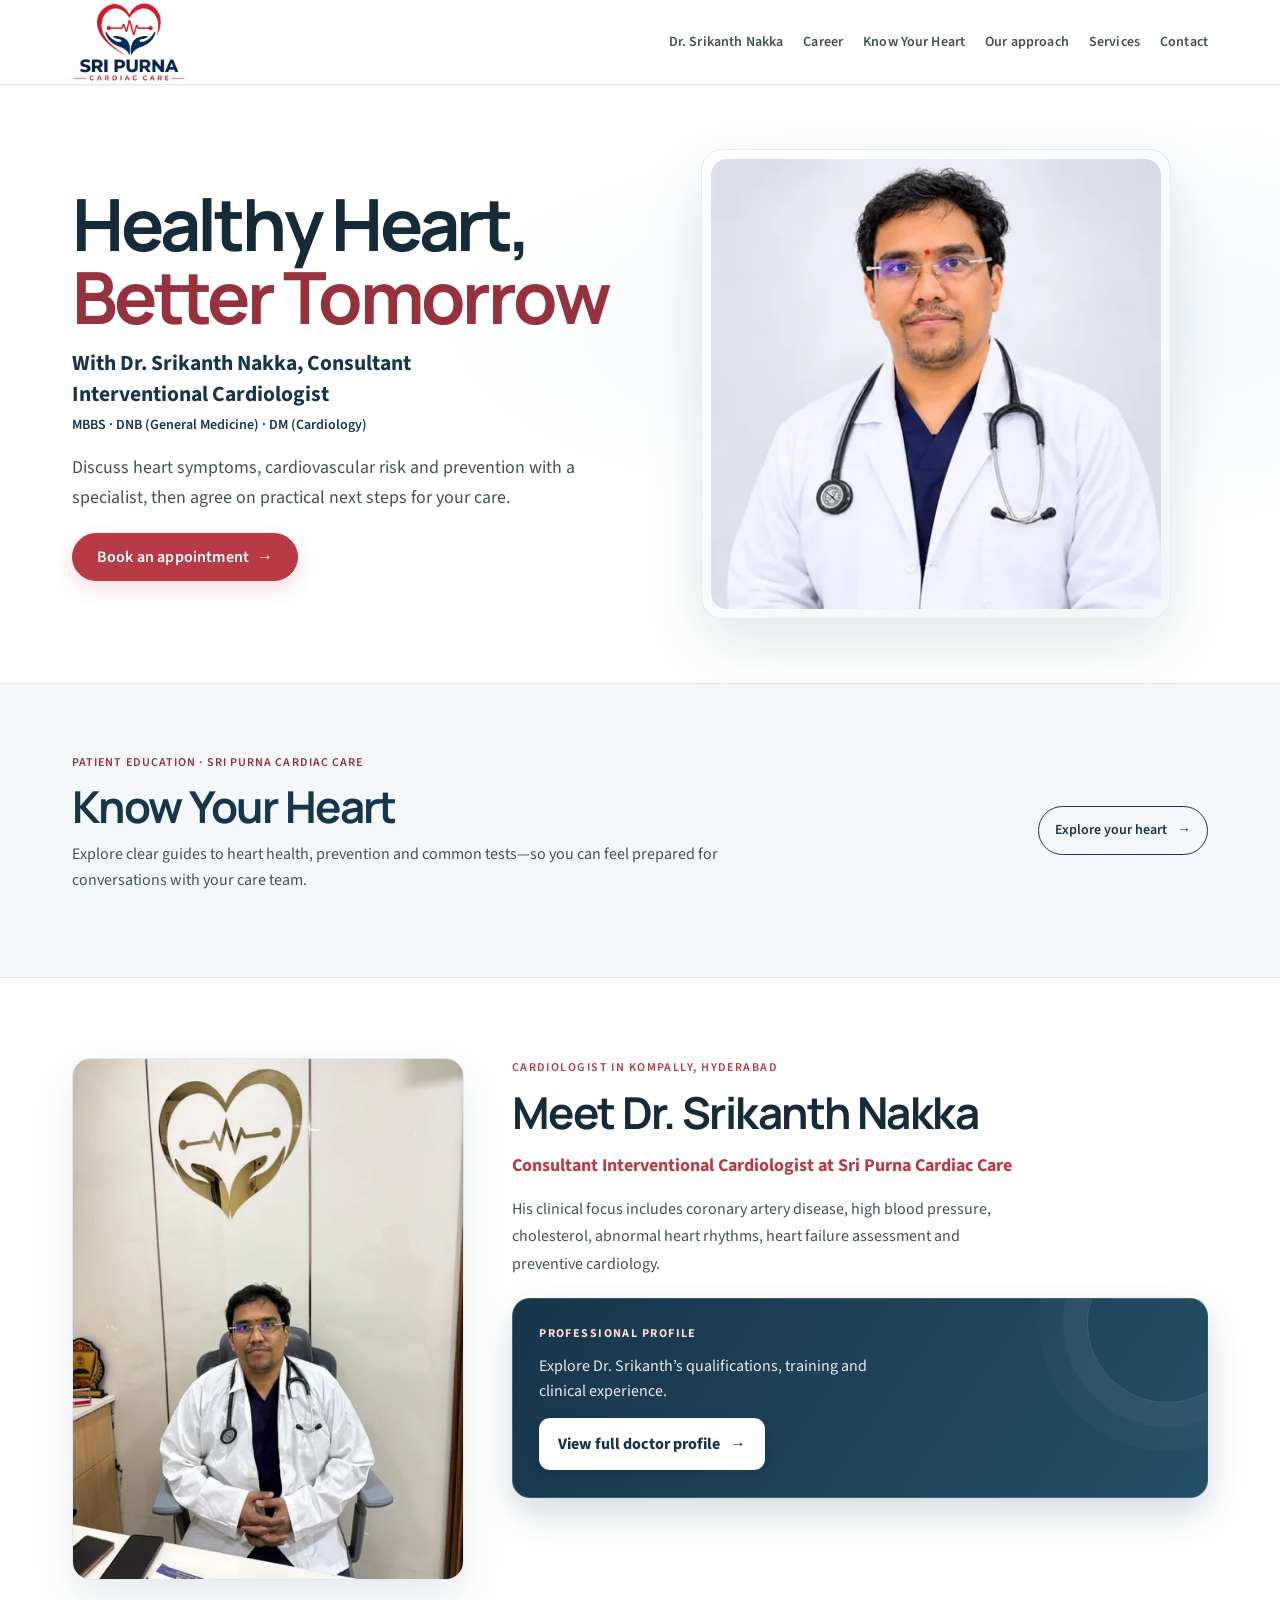
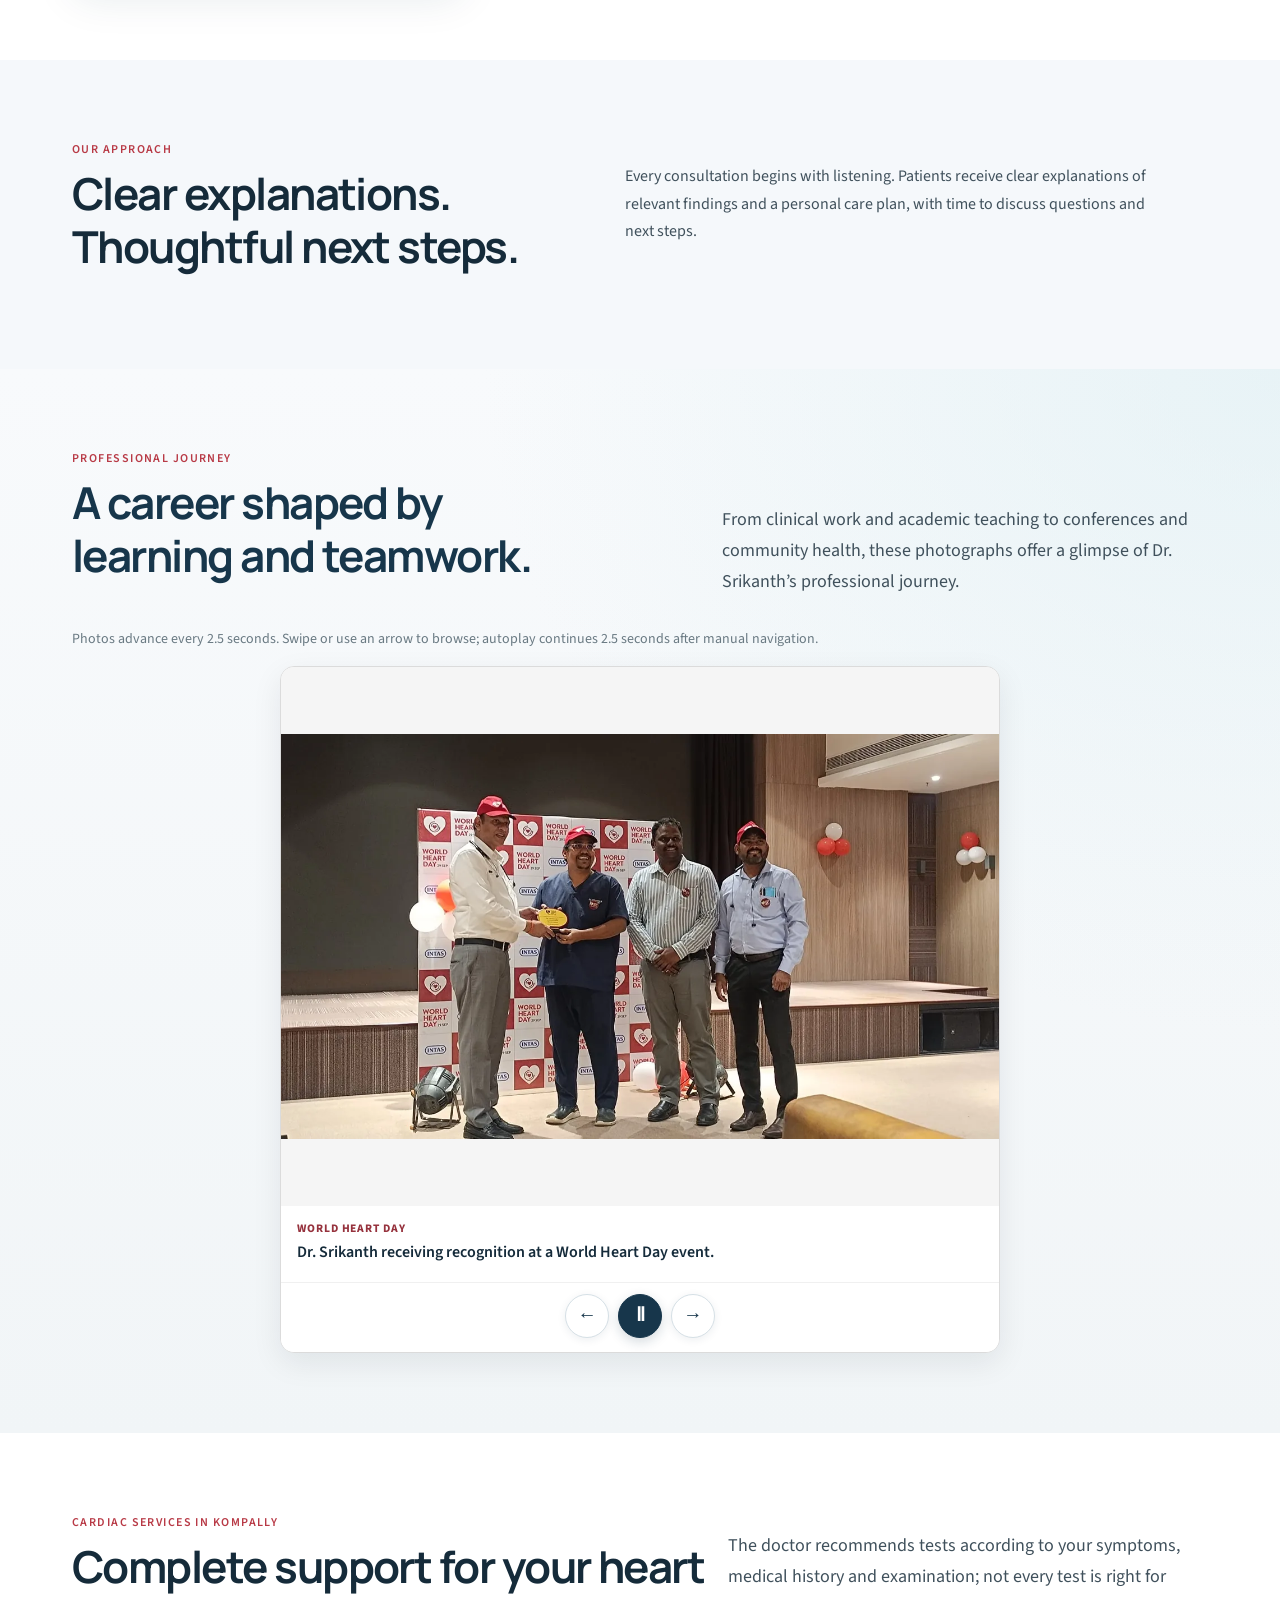
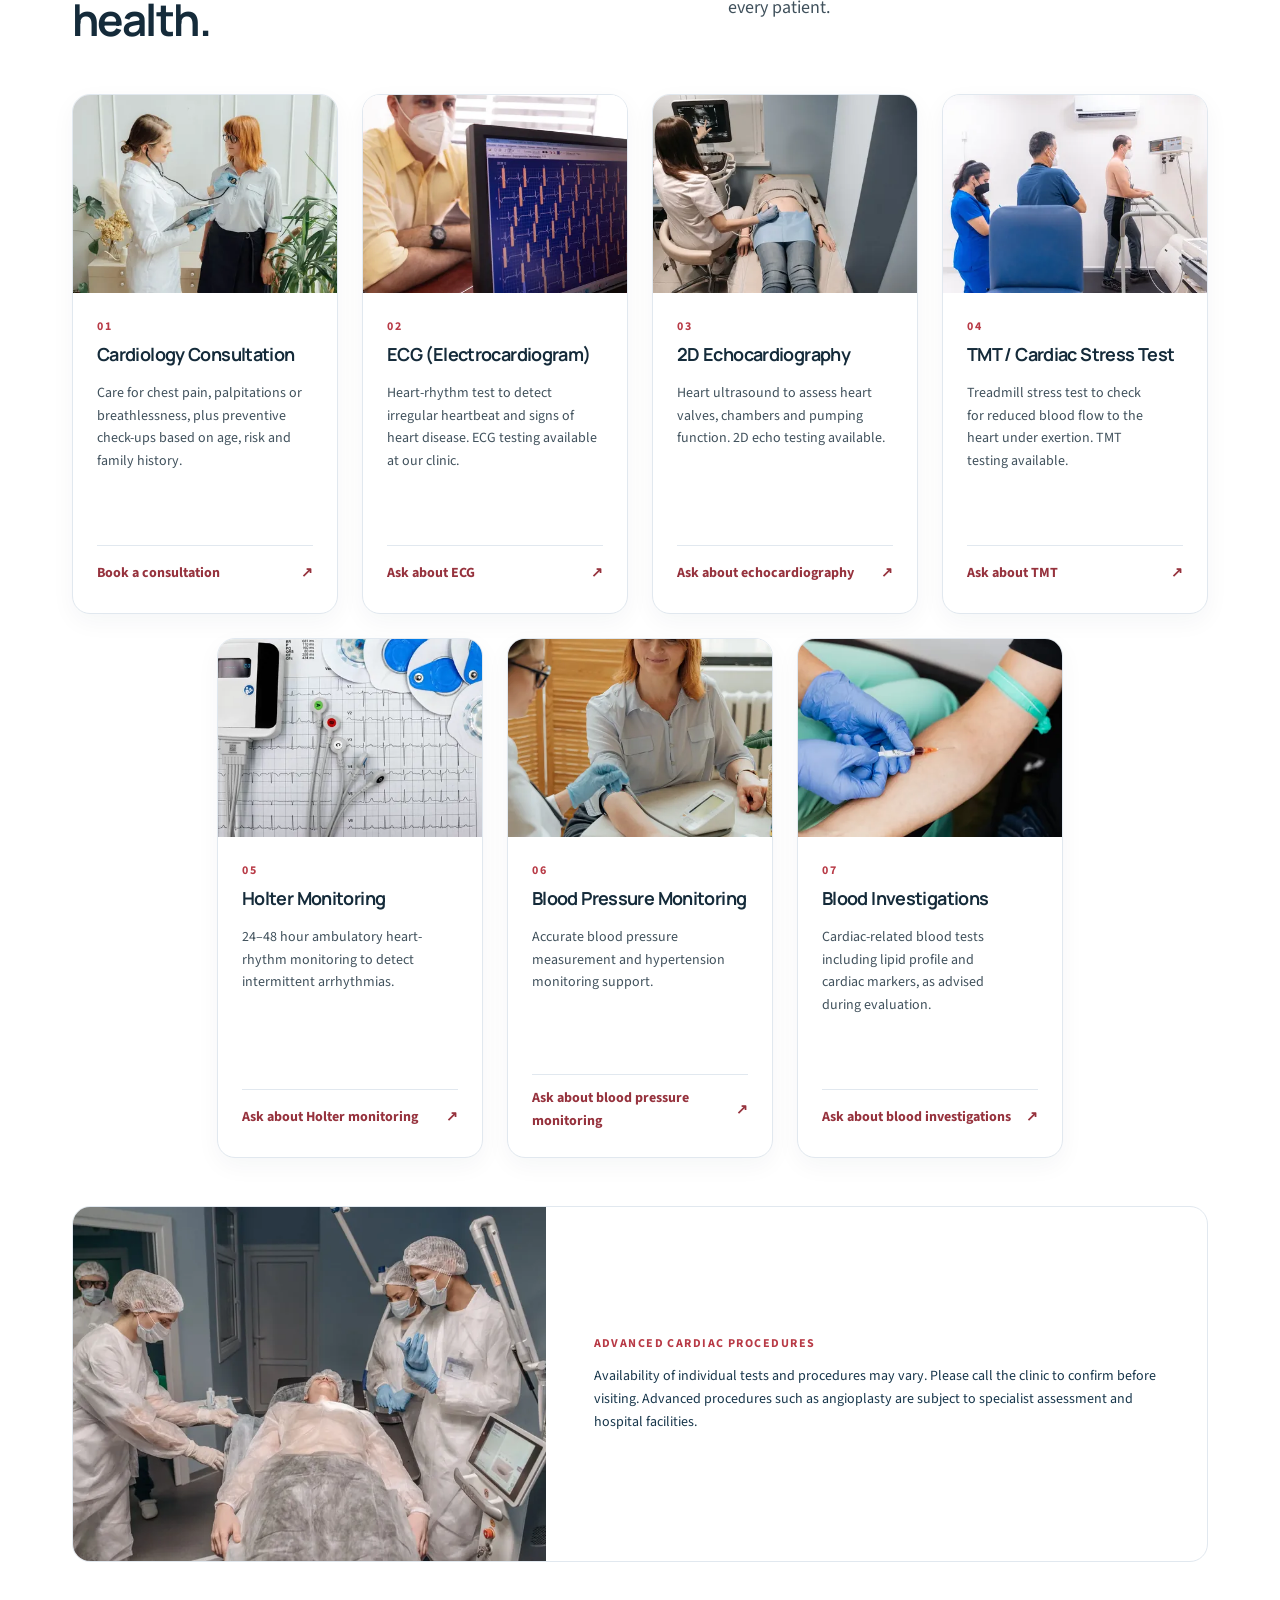
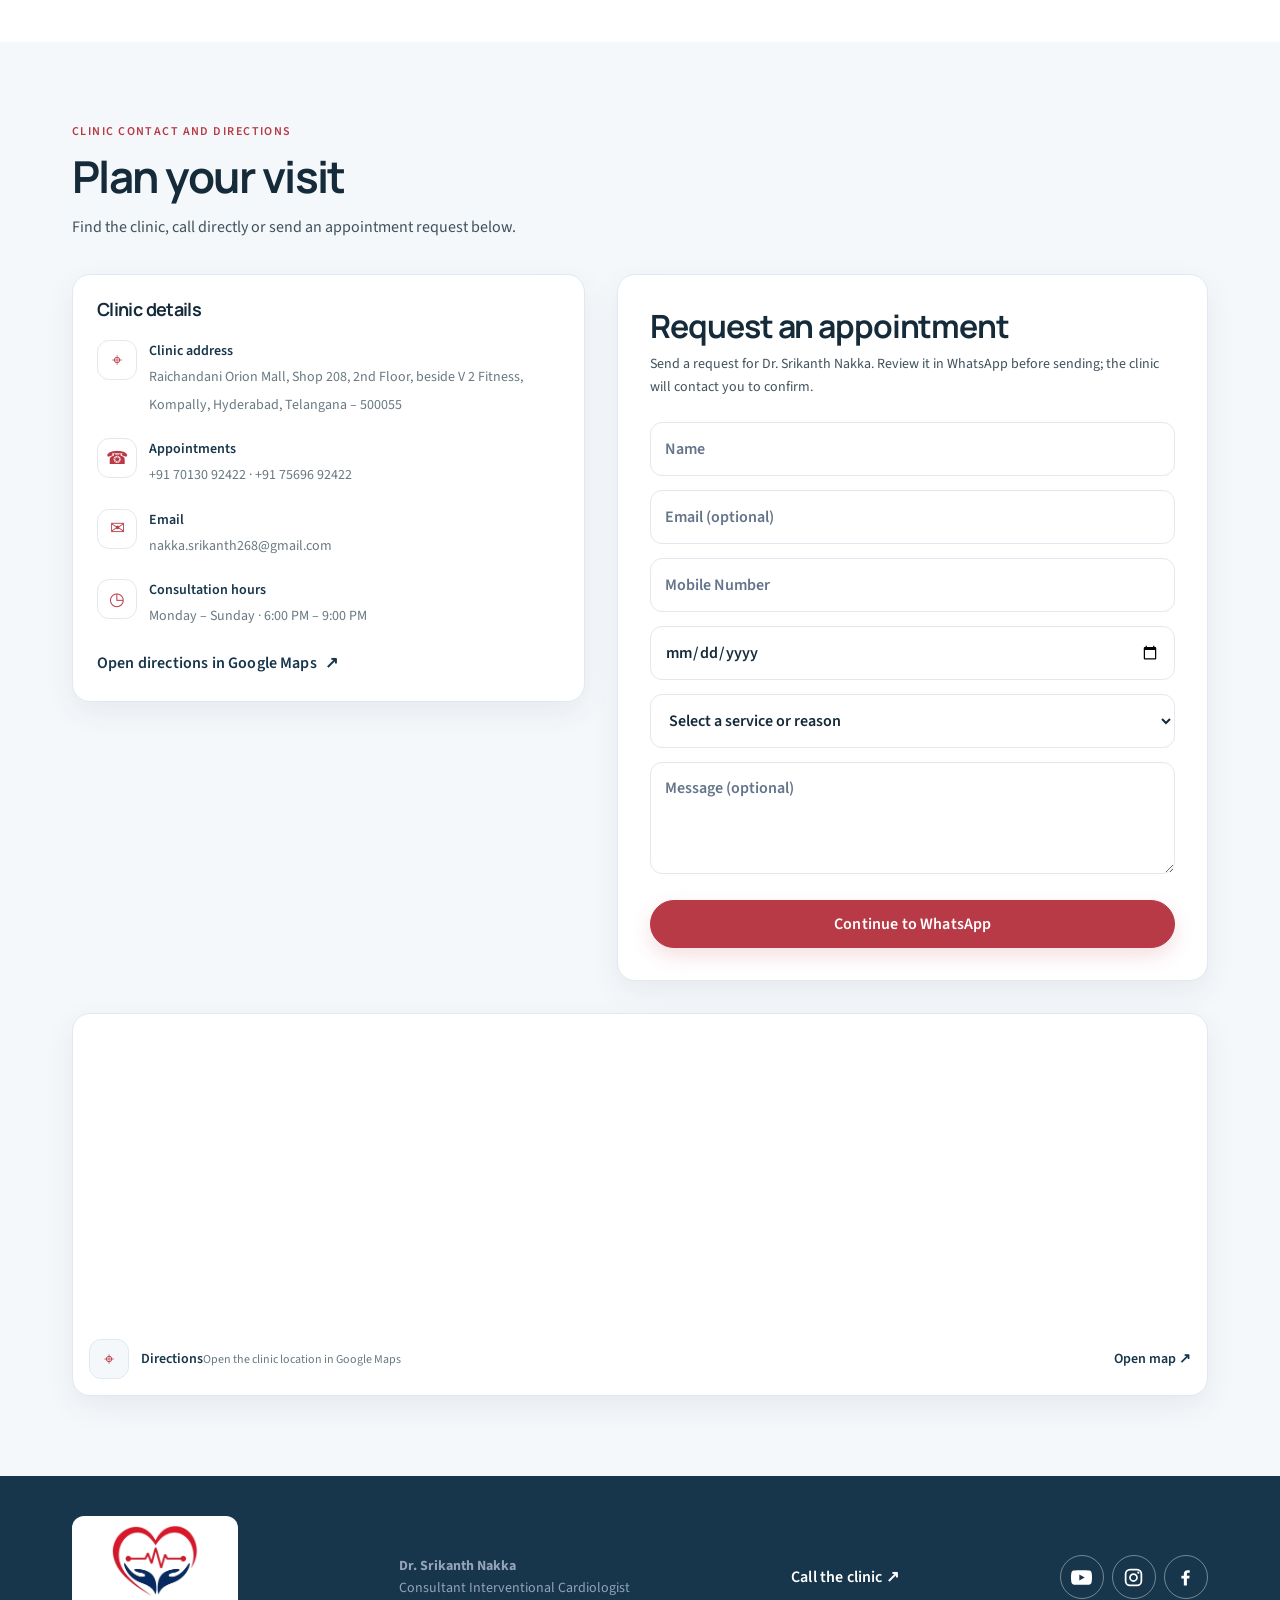
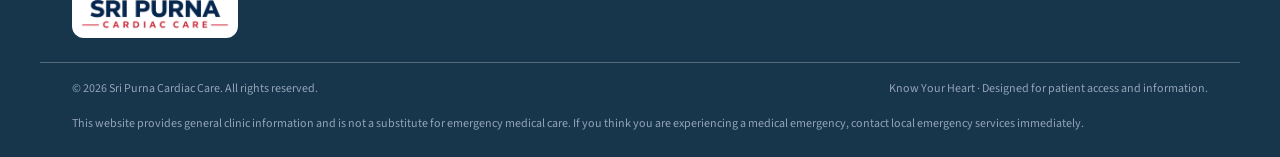
==== commit d492a80b: "Make carousel controls icon-only and resume after swipe" ====
--- a/index.html
+++ b/index.html
@@ -29,7 +29,7 @@
   <meta name="twitter:image:alt" content="Dr. Srikanth Nakka, Consultant Interventional Cardiologist">
   <link rel="stylesheet" href="vendor/bootstrap/bootstrap-grid.min.css">
   <link rel="stylesheet" href="vendor/bootstrap/bootstrap-utilities.min.css">
-  <link rel="stylesheet" href="styles.css?v=clean-photo-controls-1125">
+  <link rel="stylesheet" href="styles.css?v=icon-controls-autoplay-1125">
   <script type="application/ld+json">
   {
   "@context": "https://schema.org",
@@ -200,7 +200,7 @@
           </div>
           <p class="body-copy">From clinical work and academic teaching to conferences and community health, these photographs offer a glimpse of Dr. Srikanth’s professional journey.</p>
         </div>
-        <p class="carousel-hint" id="career-carousel-hint">Photos advance every 2.5 seconds. Swipe, use the arrow keys, or choose a control to browse.</p>
+        <p class="carousel-hint" id="career-carousel-hint">Photos advance every 2.5 seconds. Swipe or use an arrow to browse; autoplay continues 2.5 seconds after manual navigation.</p>
         <div class="career-carousel" data-career-carousel tabindex="0" role="region" aria-roledescription="carousel" aria-label="Learning and teamwork photo carousel" aria-describedby="career-carousel-hint">
           <div class="career-carousel-stage" id="career-carousel-stage" data-carousel-stage>
             <div class="gallery-grid career-gallery" role="list" aria-label="Career photographs of Dr. Srikanth">
@@ -312,9 +312,9 @@
             </div>
           </div>
           <div class="career-carousel-controls" role="group" aria-label="Photo carousel controls">
-            <button class="career-carousel-button" type="button" data-carousel-prev aria-label="Previous photograph" aria-controls="career-carousel-stage" title="Previous photo"><span aria-hidden="true">←</span><span class="career-carousel-control-label">Previous</span></button>
-            <button class="career-carousel-button career-carousel-play" type="button" data-carousel-toggle aria-label="Pause automatic playback" aria-pressed="false" title="Pause autoplay"><span aria-hidden="true">Ⅱ</span><span class="career-carousel-control-label" data-carousel-toggle-label>Pause</span></button>
-            <button class="career-carousel-button" type="button" data-carousel-next aria-label="Next photograph" aria-controls="career-carousel-stage" title="Next photo"><span class="career-carousel-control-label">Next</span><span aria-hidden="true">→</span></button>
+            <button class="career-carousel-button" type="button" data-carousel-prev aria-label="Previous photograph" aria-controls="career-carousel-stage"><span aria-hidden="true">←</span></button>
+            <button class="career-carousel-button career-carousel-play" type="button" data-carousel-toggle aria-label="Pause automatic playback" aria-pressed="false"><span aria-hidden="true">Ⅱ</span></button>
+            <button class="career-carousel-button" type="button" data-carousel-next aria-label="Next photograph" aria-controls="career-carousel-stage"><span aria-hidden="true">→</span></button>
           </div>
         </div>
       </div>
@@ -545,6 +545,6 @@
       immediately.</div>
   </footer>
 
-  <script src="script.js?v=clean-photo-controls-1125"></script>
+  <script src="script.js?v=icon-controls-autoplay-1125"></script>
 </body>
 </html>
--- a/styles.css
+++ b/styles.css
@@ -2825,8 +2825,8 @@
   display: flex;
   width: 100%;
   align-items: center;
-  justify-content: flex-start;
-  gap: 0.5rem;
+  justify-content: center;
+  gap: 0.55rem;
   margin: 0;
   padding: 0.7rem 1rem 0.85rem;
   border: 0;
@@ -2838,20 +2838,20 @@
 }
 
 .career-carousel.is-ready .career-carousel-button {
-  display: inline-flex;
-  min-width: 5.6rem;
-  min-height: 2.7rem;
-  align-items: center;
-  justify-content: center;
-  gap: 0.45rem;
-  padding: 0.5rem 0.7rem;
+  display: grid;
+  width: 2.75rem;
+  min-width: 2.75rem;
+  height: 2.75rem;
+  min-height: 2.75rem;
+  place-items: center;
+  padding: 0;
   border: 1px solid #D6E0E6;
   border-radius: 999px;
   color: #17364B;
   background: #fff;
   box-shadow: 0 2px 8px rgb(23 54 75 / 0.08);
   font: inherit;
-  font-size: 0.88rem;
+  font-size: 1.2rem;
   font-weight: 700;
   line-height: 1;
   white-space: nowrap;
@@ -2923,14 +2923,6 @@
     gap: 0.4rem;
     padding: 0.6rem 0.65rem 0.75rem;
   }
-
-  .career-carousel.is-ready .career-carousel-button {
-    min-width: 5rem;
-    min-height: 2.55rem;
-    gap: 0.35rem;
-    padding: 0.45rem 0.55rem;
-    font-size: 0.8rem;
-  }
 }
 
 @media (prefers-reduced-motion: reduce) {
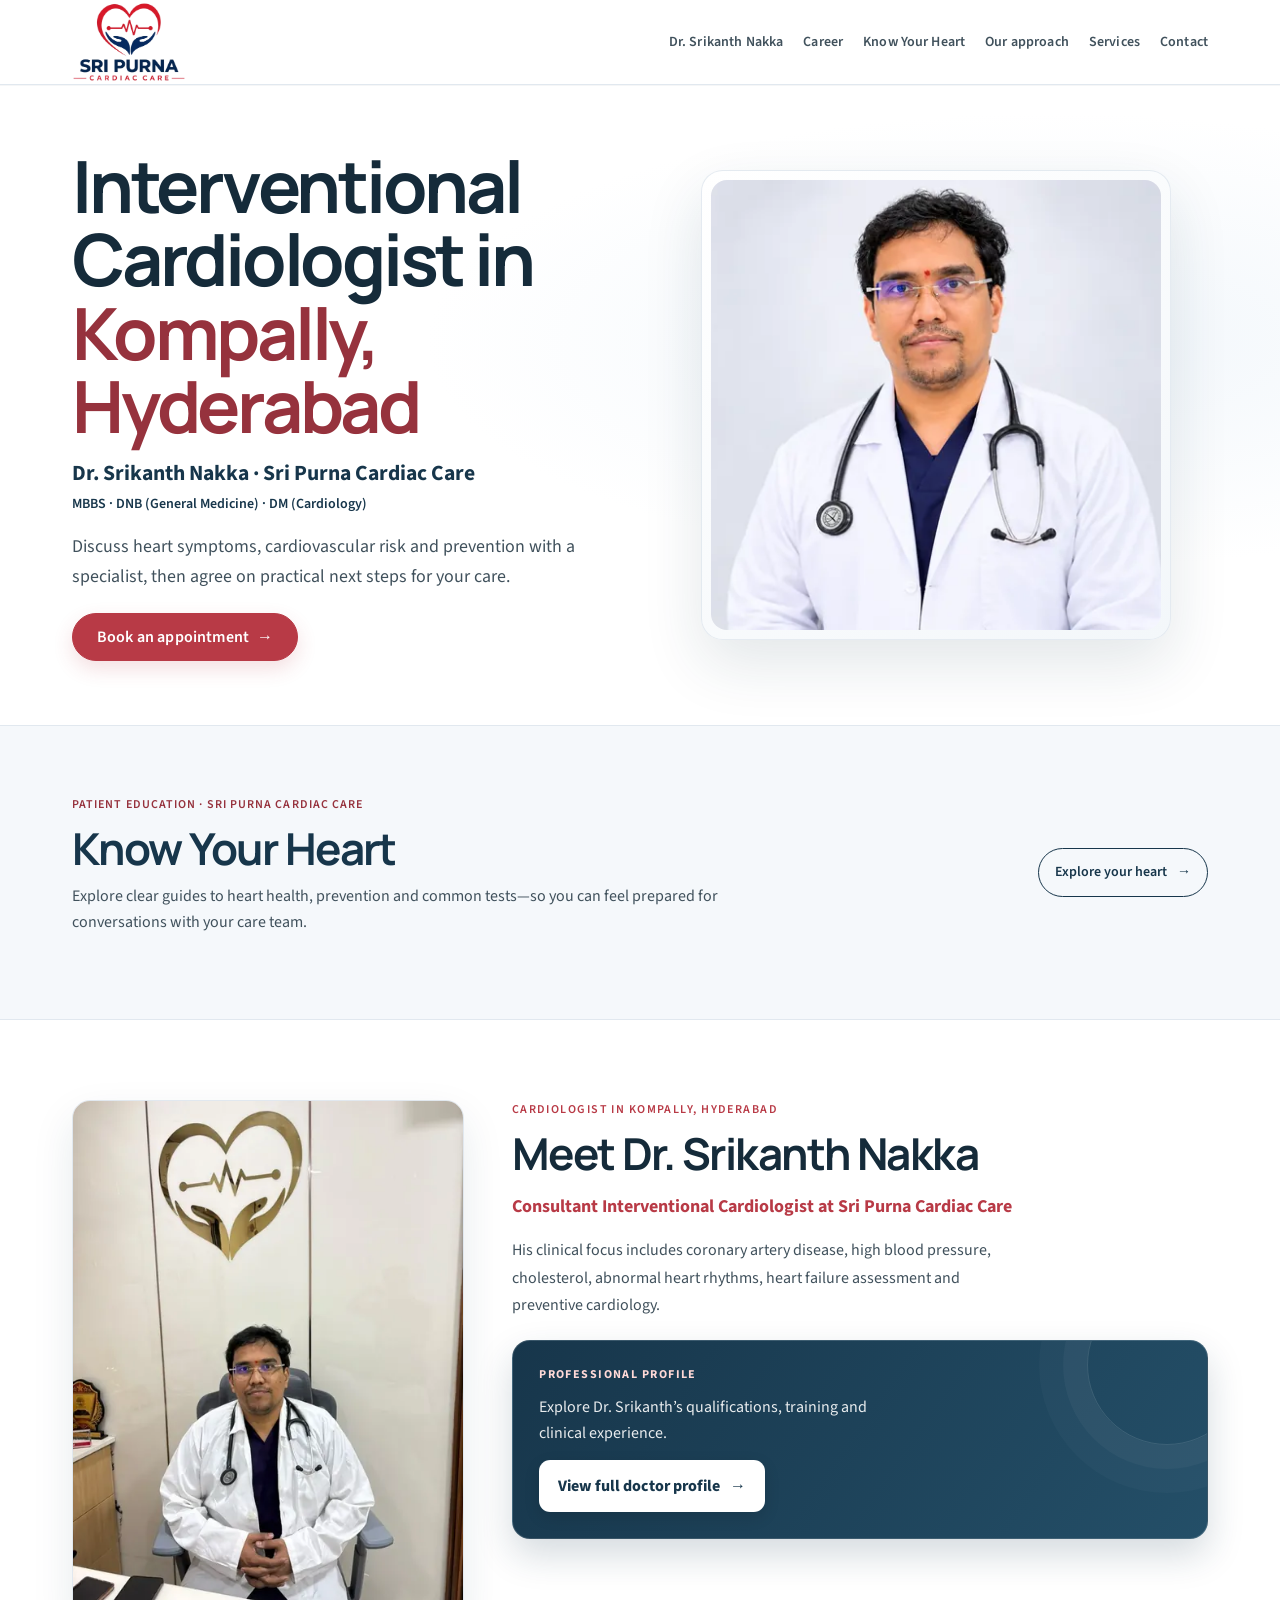
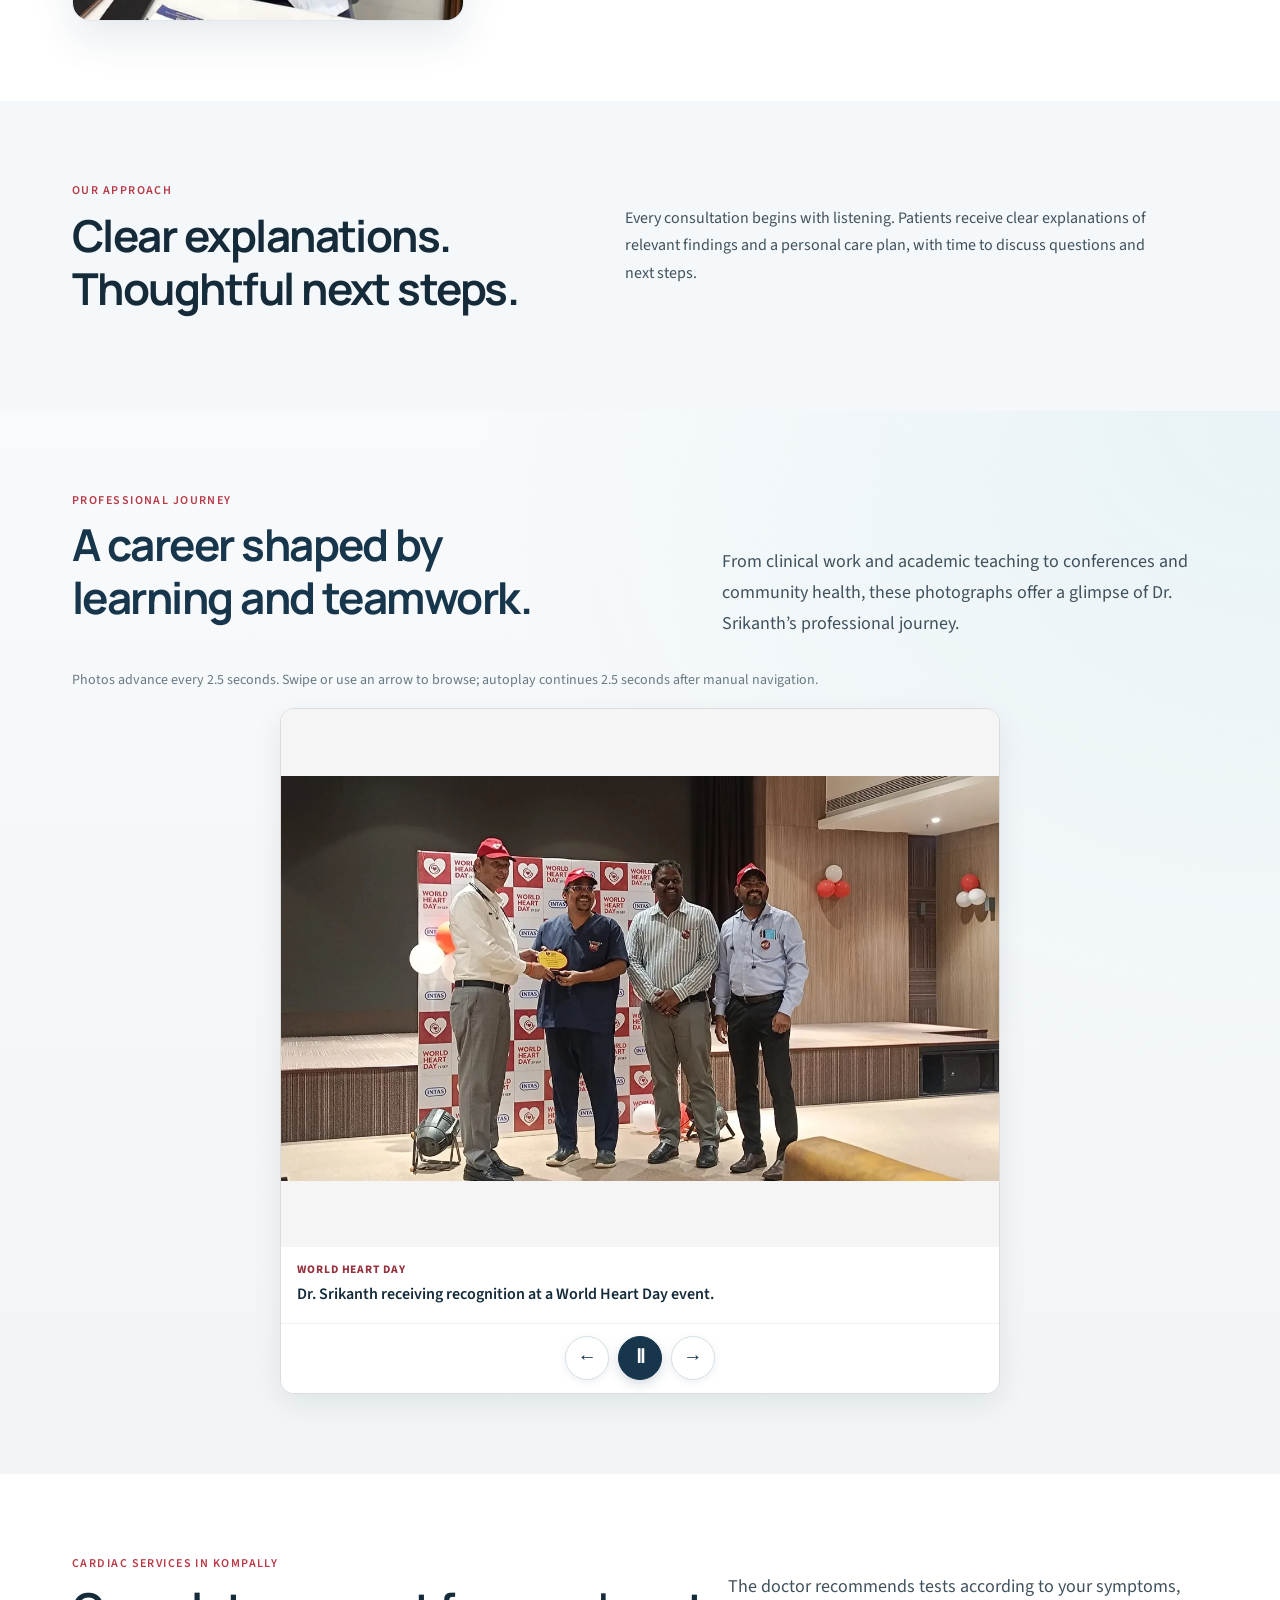
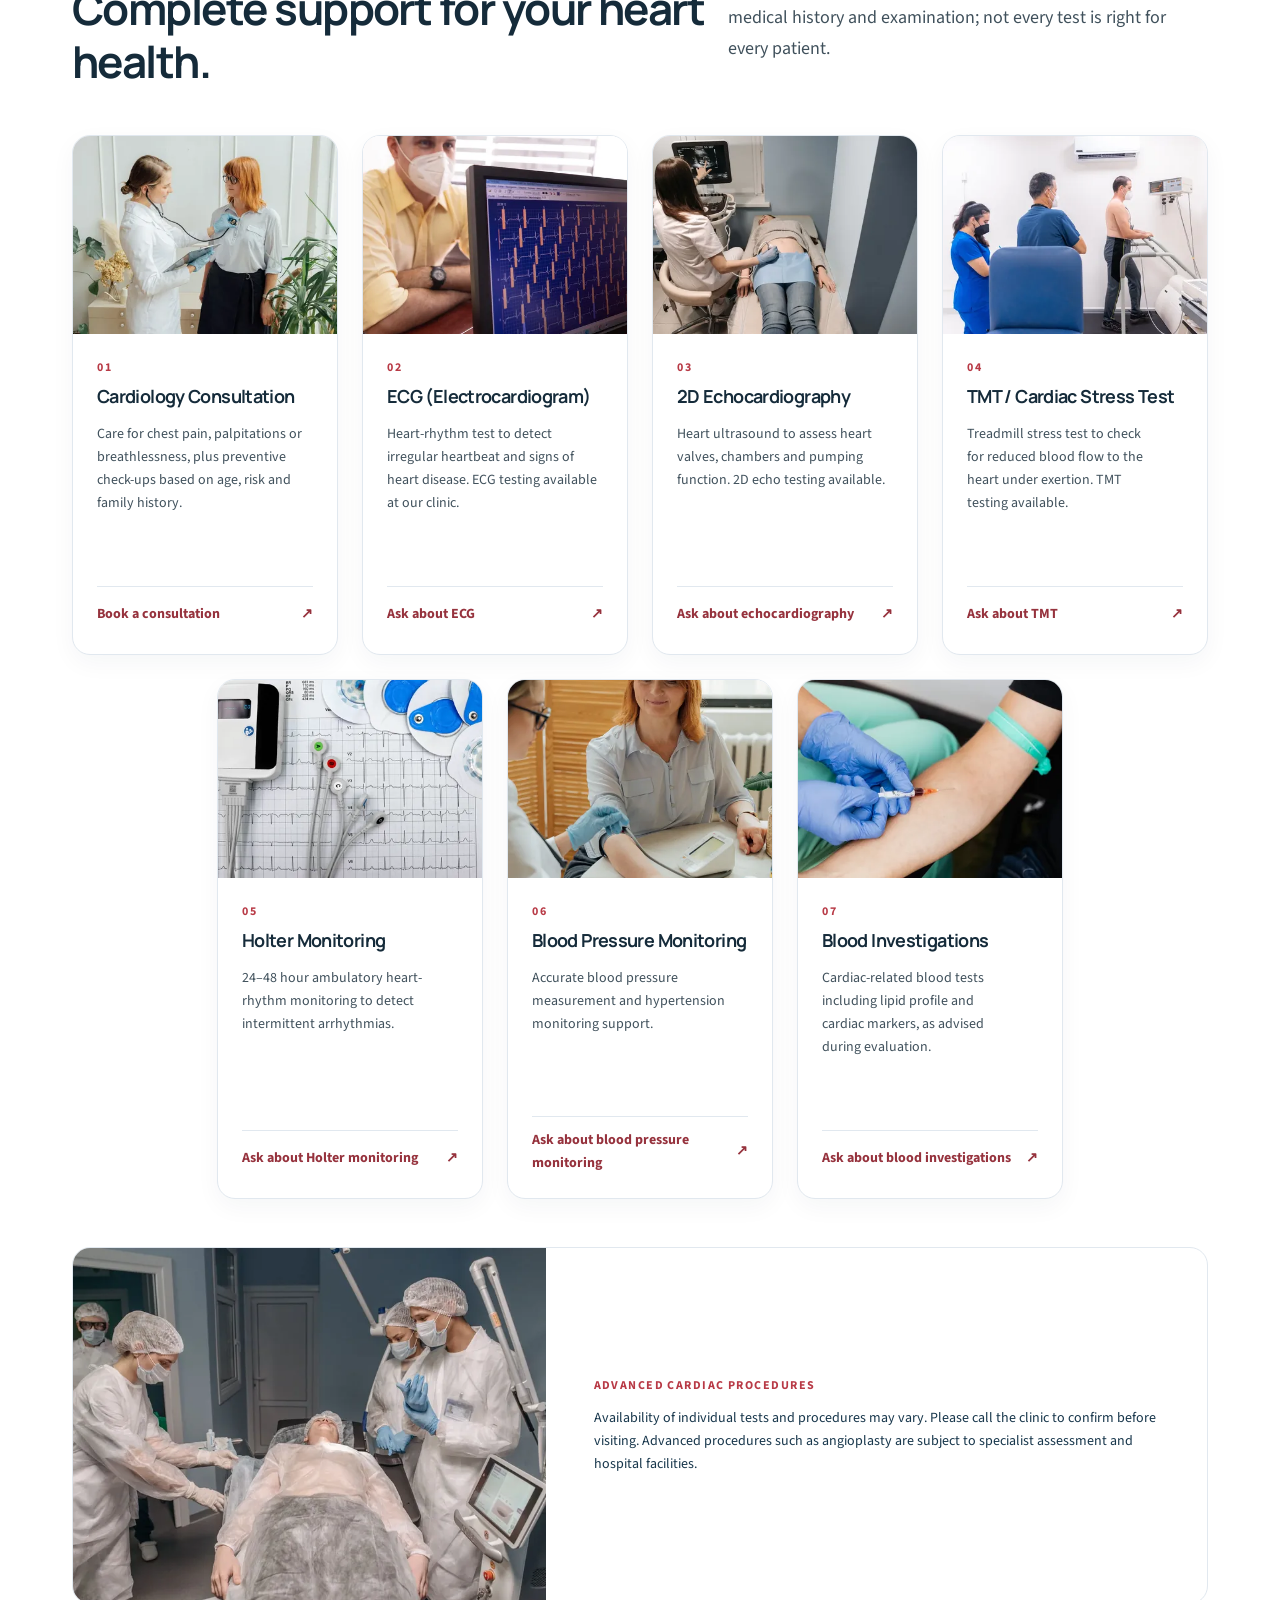
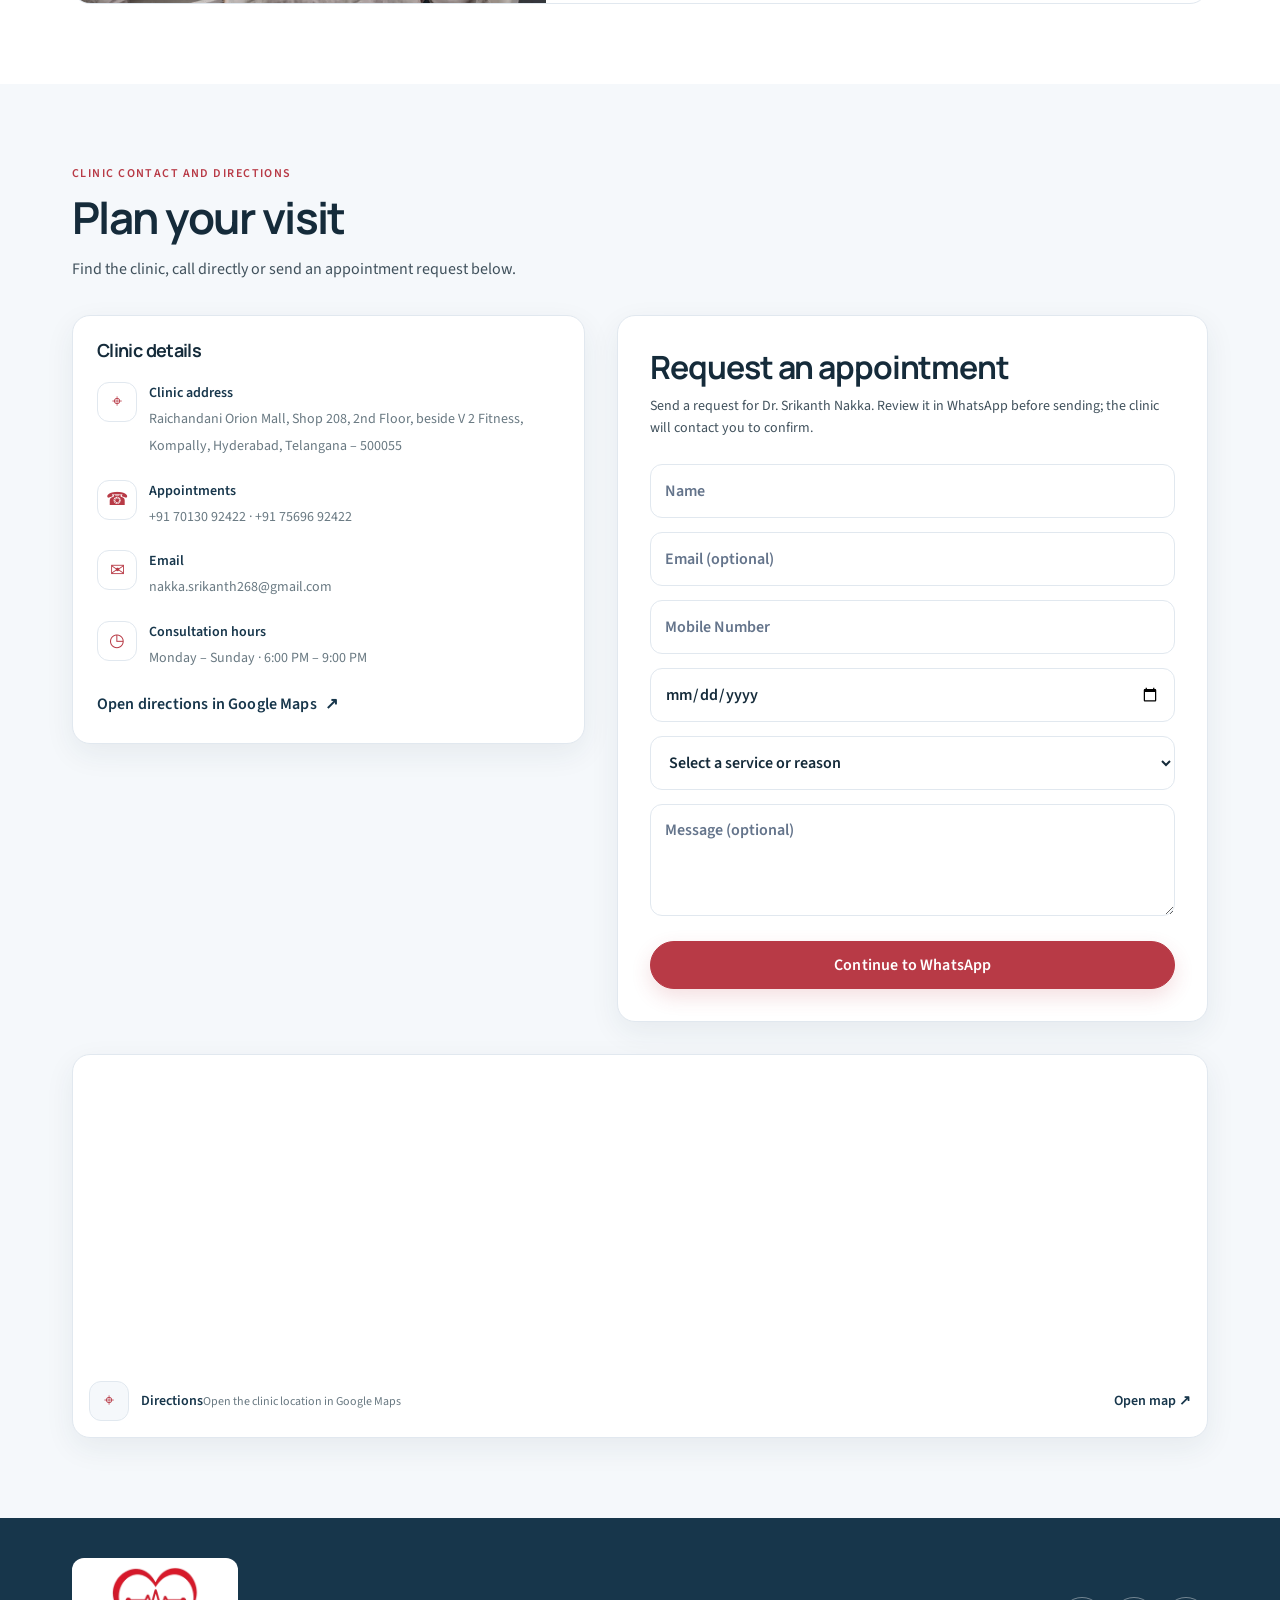
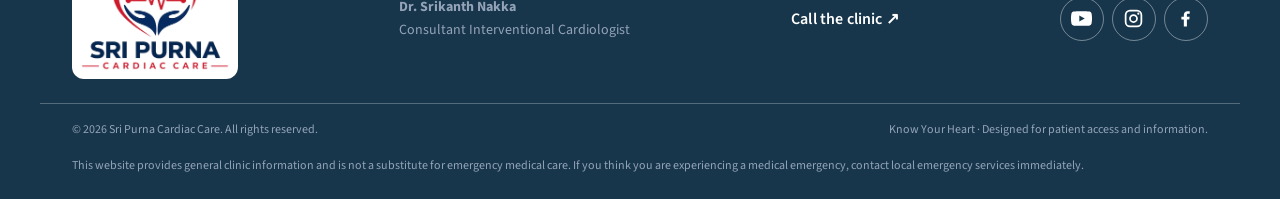
==== commit 6bc610a9: "Improve local SEO for cardiology queries" ====
--- a/index.html
+++ b/index.html
@@ -10,12 +10,12 @@
   <link rel="icon" type="image/png" sizes="16x16" href="favicon-16x16.png">
   <link rel="apple-touch-icon" sizes="180x180" href="apple-touch-icon.png">
   <meta name="robots" content="index,follow">
-  <title>Dr. Srikanth Nakka, Cardiologist in Kompally, Hyderabad</title>
-  <meta name="description" content="Meet Dr. Srikanth Nakka, Consultant Interventional Cardiologist in Kompally, Hyderabad. See his qualifications, experience and clinic appointment details.">
+  <title>Dr. Srikanth Nakka | Interventional Cardiologist in Kompally</title>
+  <meta name="description" content="Consult Dr. Srikanth Nakka, Interventional Cardiologist at Sri Purna Cardiac Care in Kompally, Hyderabad. View clinic hours, services and directions.">
   <link rel="canonical" href="https://www.drsrikanthnakka.in/">
   <meta property="og:type" content="website">
-  <meta property="og:title" content="Dr. Srikanth Nakka, Cardiologist in Kompally | Sri Purna Cardiac Care">
-  <meta property="og:description" content="Learn about Dr. Srikanth Nakka’s qualifications, cardiology experience and consultations at Sri Purna Cardiac Care in Kompally, Hyderabad.">
+  <meta property="og:title" content="Dr. Srikanth Nakka | Interventional Cardiologist in Kompally">
+  <meta property="og:description" content="Consult Dr. Srikanth Nakka at Sri Purna Cardiac Care in Kompally, Hyderabad. View clinic hours, services and directions.">
   <meta property="og:url" content="https://www.drsrikanthnakka.in/">
   <meta property="og:site_name" content="Sri Purna Cardiac Care">
   <meta property="og:image" content="https://www.drsrikanthnakka.in/images/hero.webp?v=9e30b04">
@@ -23,8 +23,8 @@
   <link rel="preload" href="fonts/manrope-latin-variable.woff2" as="font" type="font/woff2" crossorigin>
   <link rel="preload" href="fonts/source-sans-3-latin-variable.woff2" as="font" type="font/woff2" crossorigin>
   <meta name="twitter:card" content="summary_large_image">
-  <meta name="twitter:title" content="Dr. Srikanth Nakka, Cardiologist in Kompally">
-  <meta name="twitter:description" content="Meet Dr. Srikanth Nakka, Consultant Interventional Cardiologist in Kompally, Hyderabad.">
+  <meta name="twitter:title" content="Dr. Srikanth Nakka | Interventional Cardiologist in Kompally">
+  <meta name="twitter:description" content="Consult Dr. Srikanth Nakka at Sri Purna Cardiac Care in Kompally, Hyderabad. View clinic hours, services and directions.">
   <meta name="twitter:image" content="https://www.drsrikanthnakka.in/images/hero.webp?v=9e30b04">
   <meta name="twitter:image:alt" content="Dr. Srikanth Nakka, Consultant Interventional Cardiologist">
   <link rel="stylesheet" href="vendor/bootstrap/bootstrap-grid.min.css">
@@ -133,8 +133,8 @@
       <div class="hero-glow"></div>
       <div class="container hero-grid">
         <div class="hero-content">
-          <h1>Healthy Heart, <span class="hero-headline-accent">Better Tomorrow</span></h1>
-          <p class="hero-role">With Dr. Srikanth Nakka, Consultant Interventional Cardiologist</p>
+          <h1>Interventional Cardiologist in <span class="hero-headline-accent">Kompally, Hyderabad</span></h1>
+          <p class="hero-role">Dr. Srikanth Nakka · Sri Purna Cardiac Care</p>
           <p class="hero-credentials">MBBS · DNB (General Medicine) · DM (Cardiology)</p>
           <p class="hero-lead">Discuss heart symptoms, cardiovascular risk and prevention with a specialist, then agree on practical next steps for your care.</p>
           <div class="hero-actions">
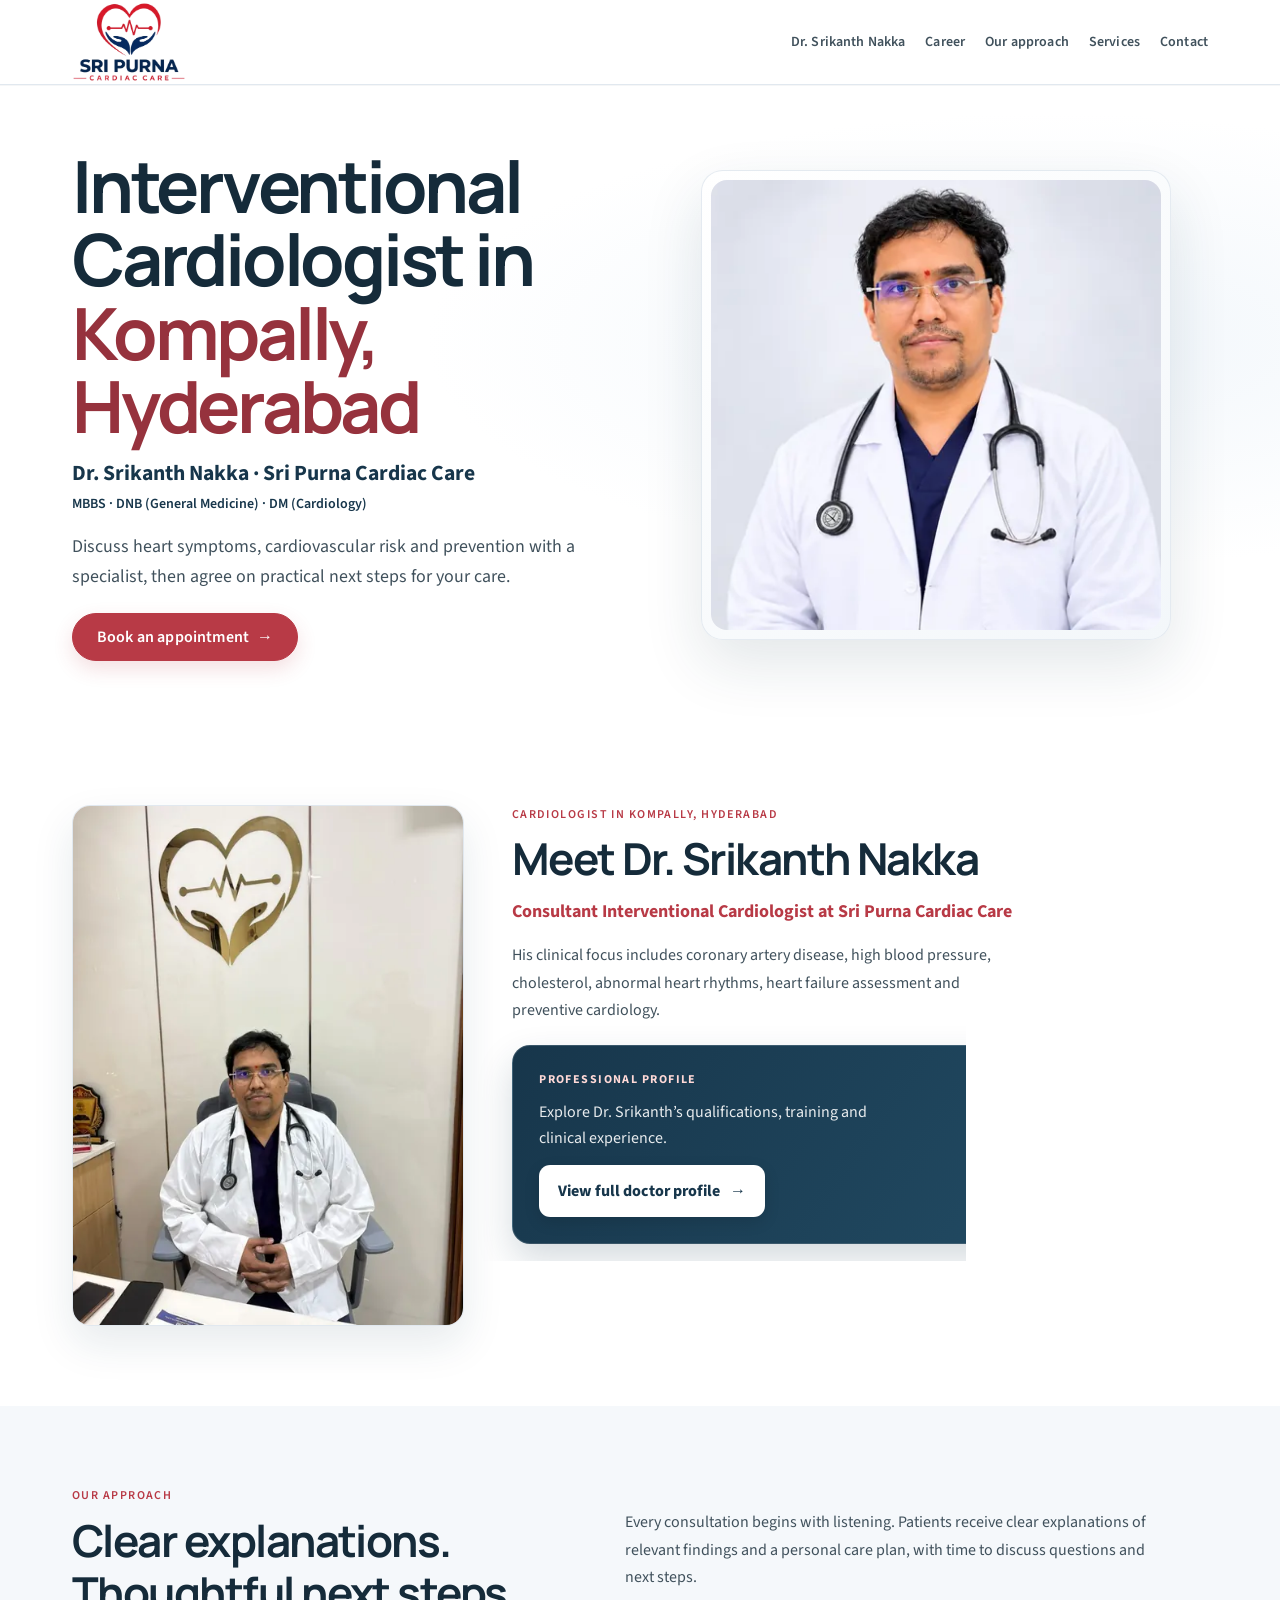
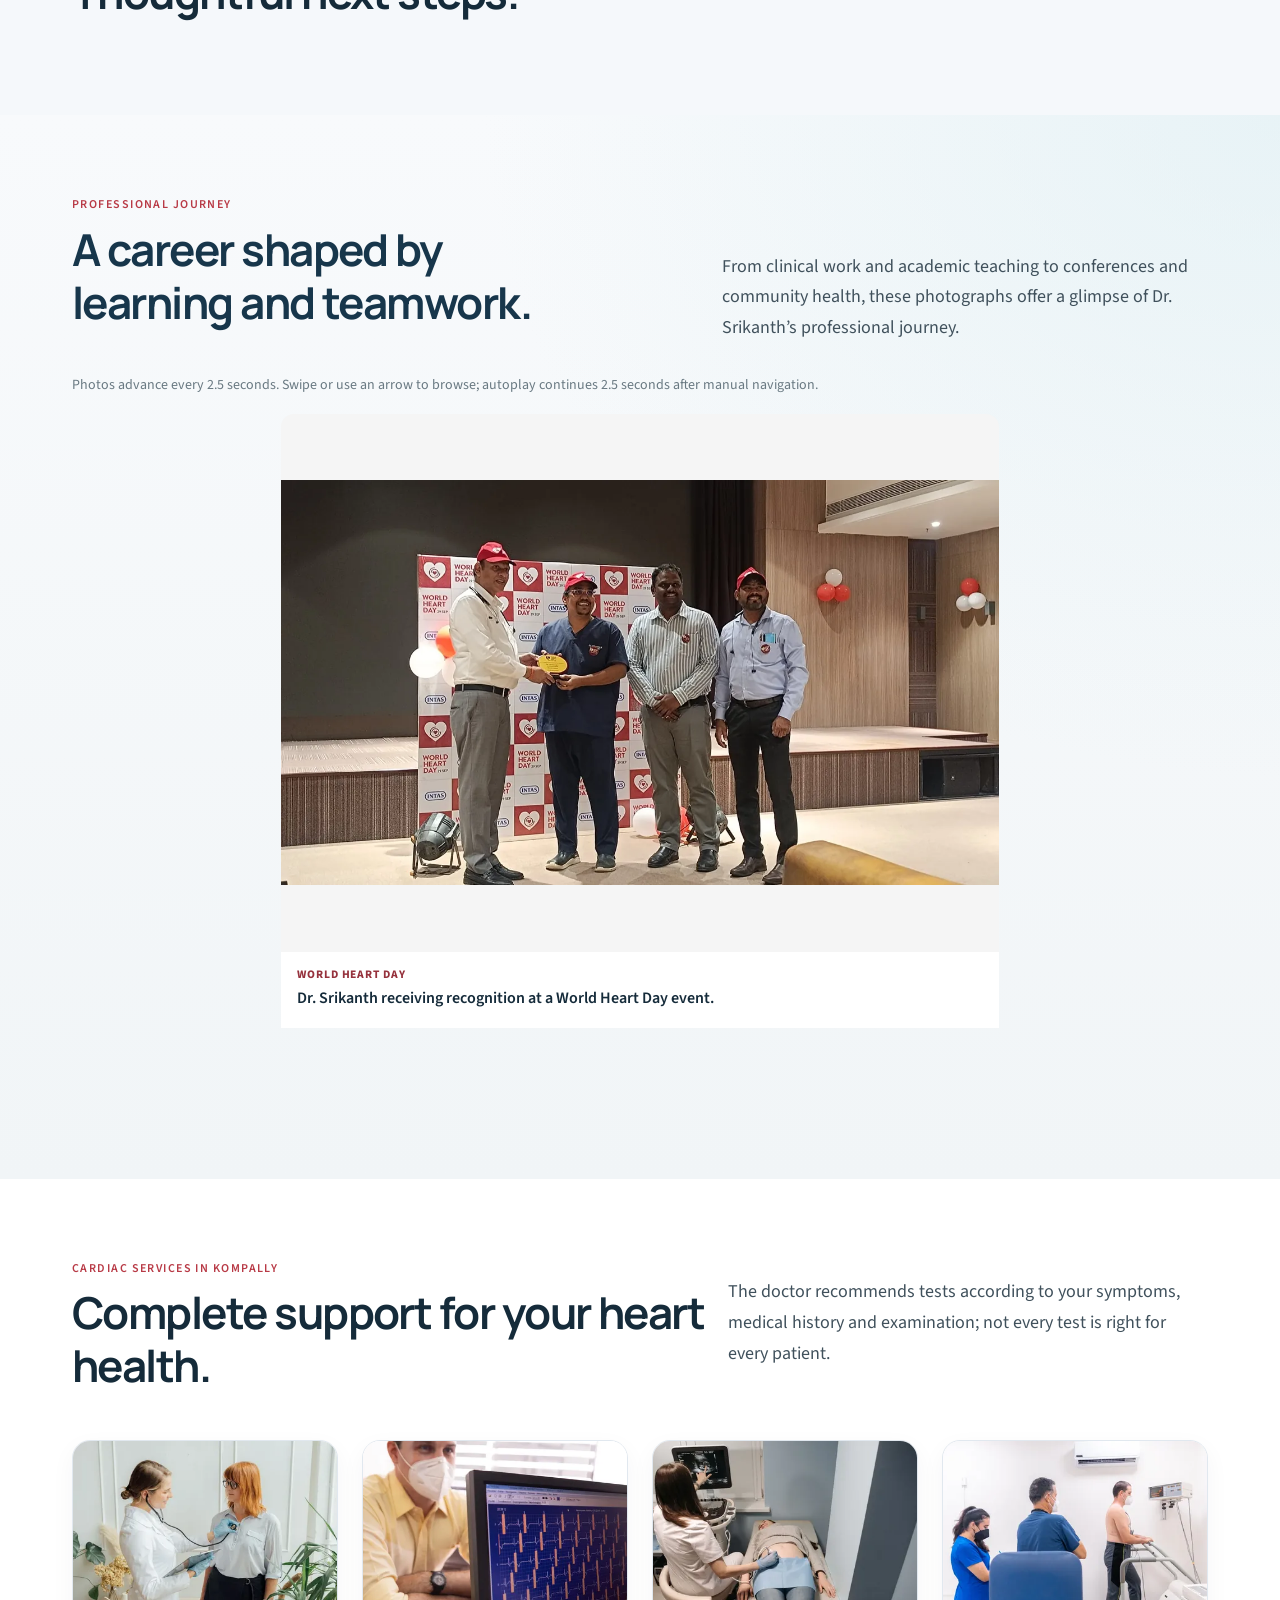
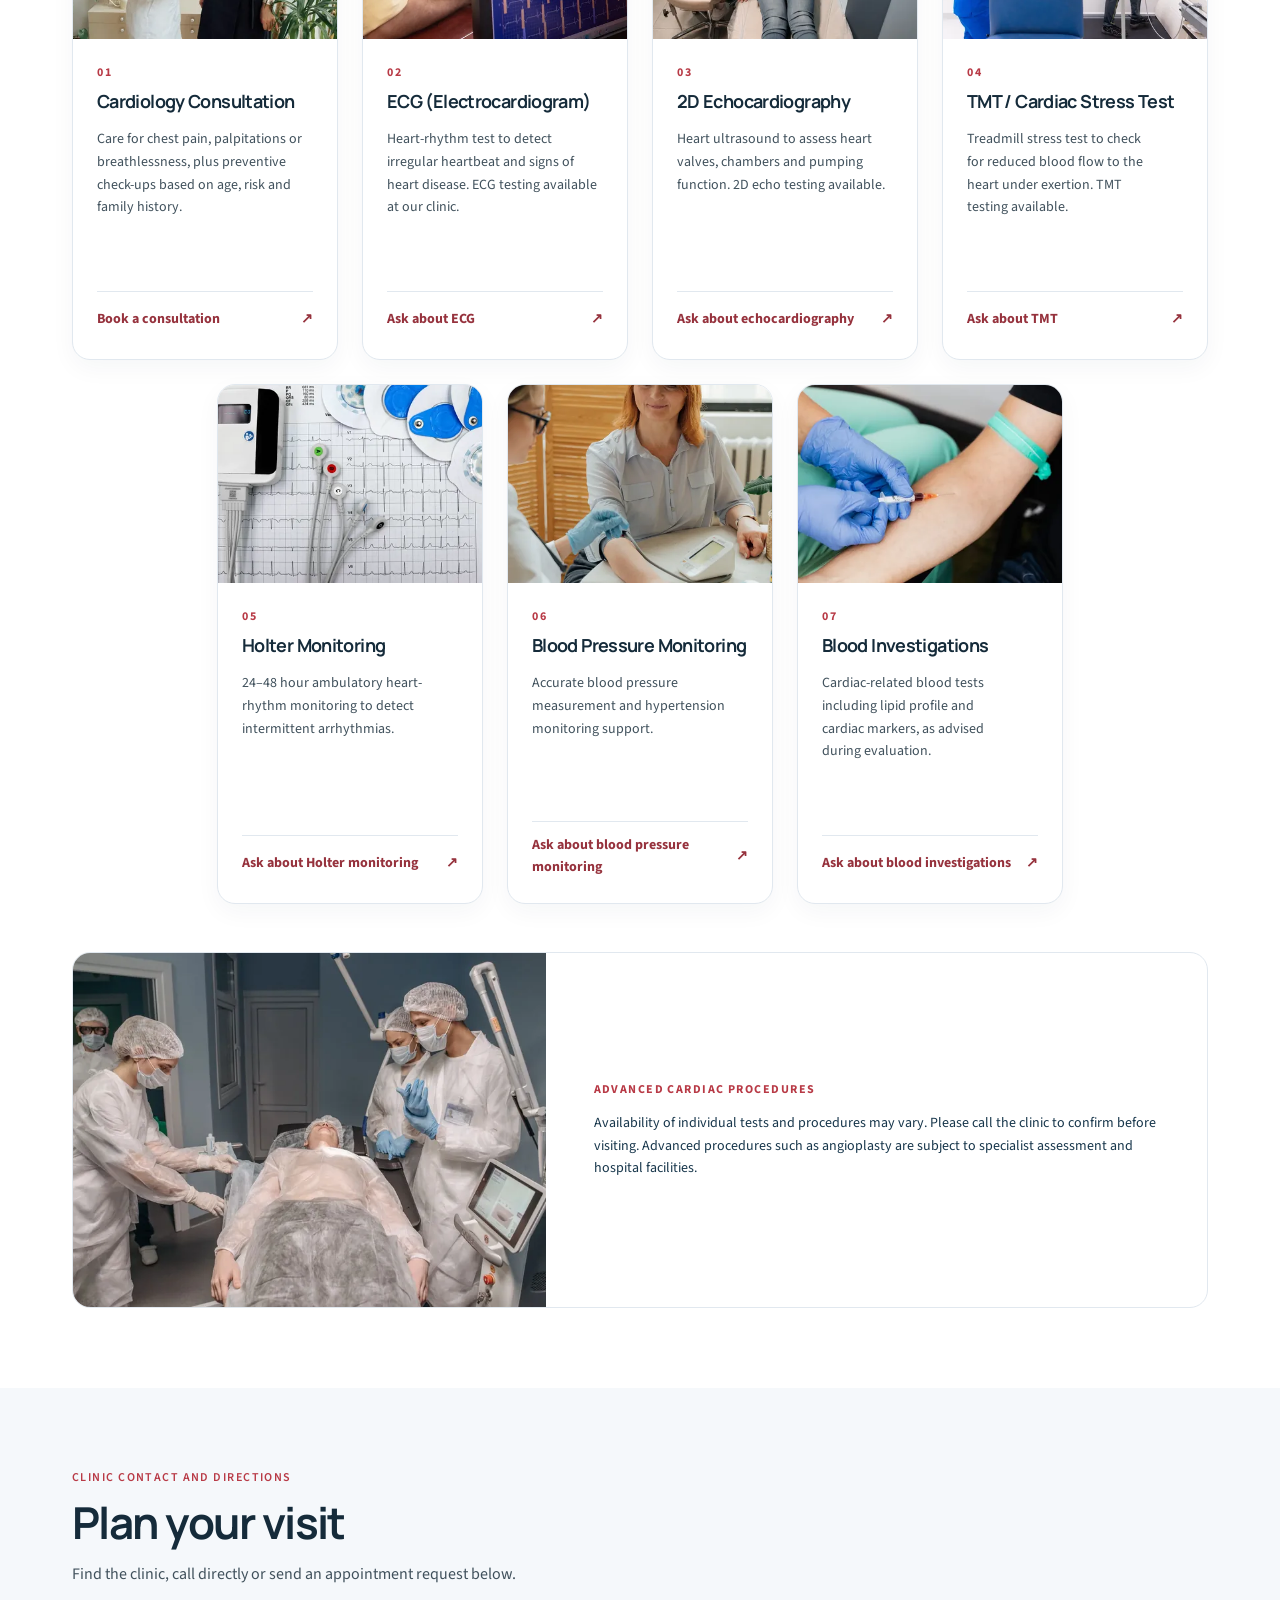
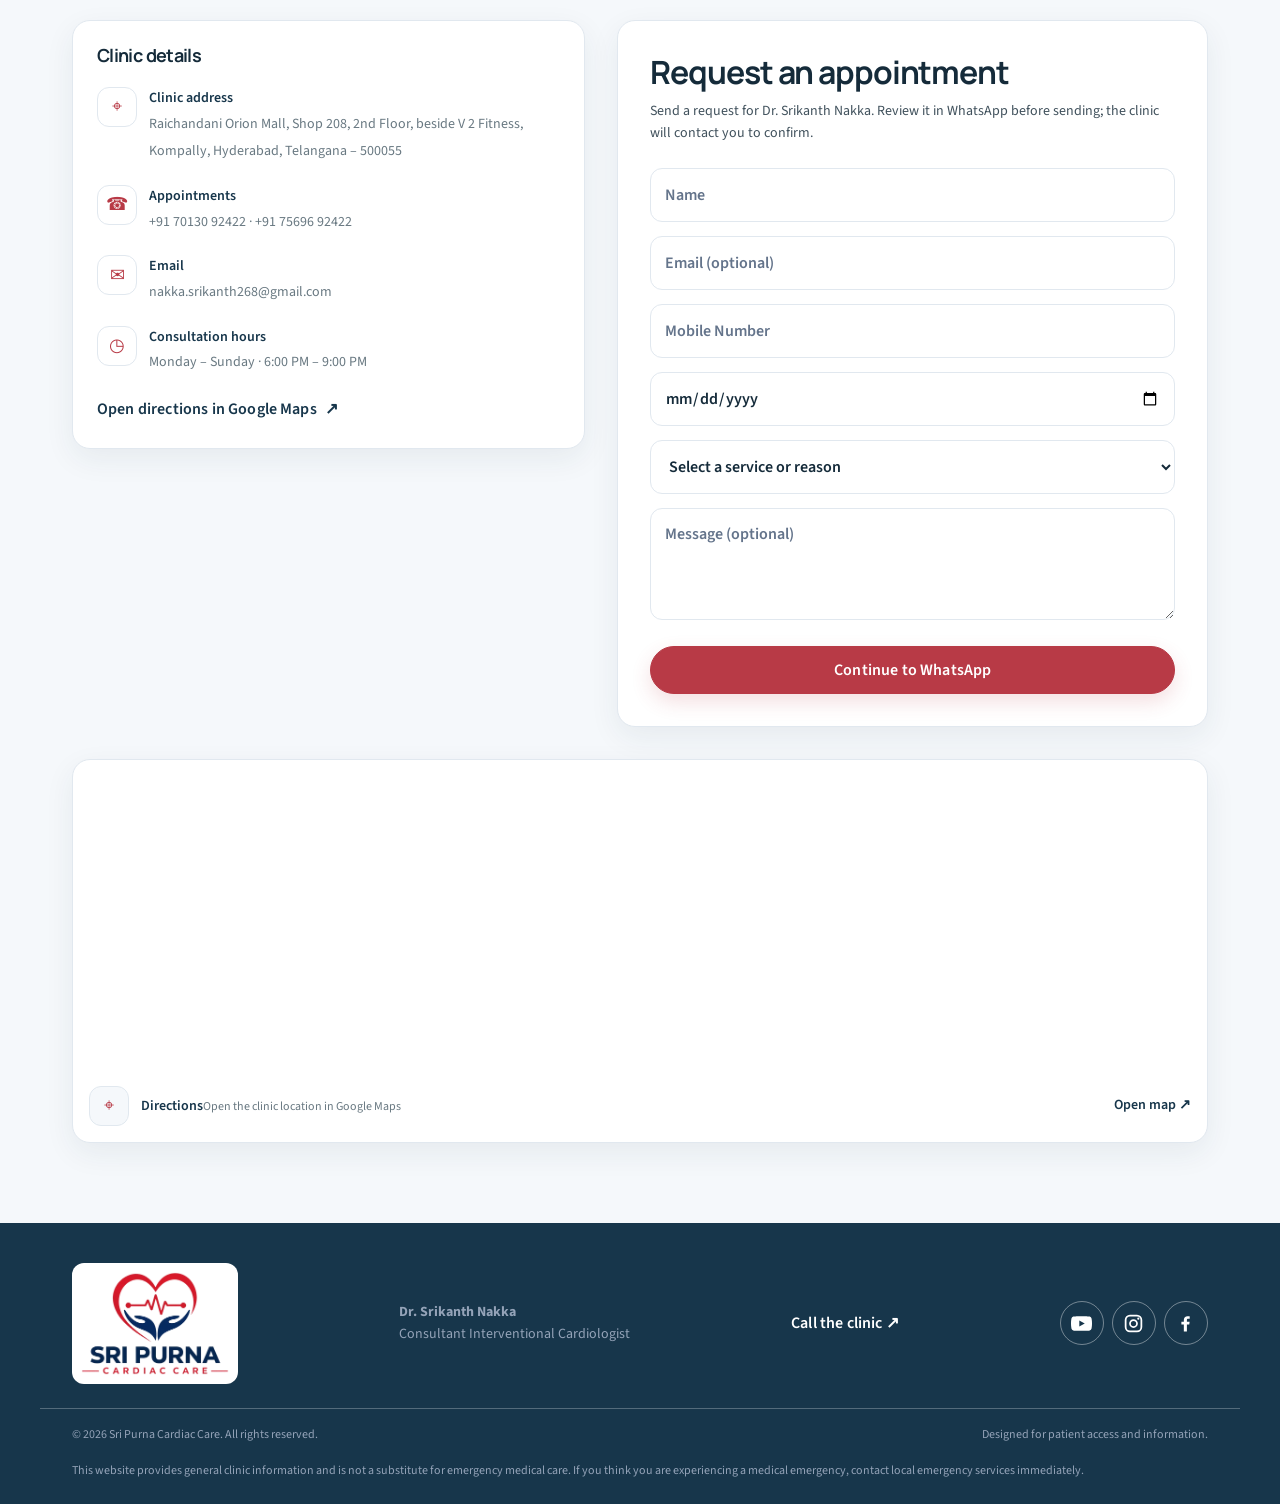
==== commit 843e828e: "Add family photo and remove education pages" ====
--- a/index.html
+++ b/index.html
@@ -120,7 +120,6 @@
       <nav class="nav" id="primaryNav" aria-label="Main navigation">
         <a href="dr-srikanth-nakka/">Dr. Srikanth Nakka</a>
         <a href="#career">Career</a>
-        <a href="know-your-heart/">Know Your Heart</a>
         <a href="#about">Our approach</a>
         <a href="#services">Services</a>
         <a href="#contact">Contact</a>
@@ -144,17 +143,6 @@
         <div class="hero-media">
           <img src="images/responsive/hero-800w.webp" srcset="images/responsive/hero-480w.webp 480w, images/responsive/hero-800w.webp 800w, images/hero.webp?v=9e30b04 1278w" sizes="(max-width: 767px) 100vw, 470px" alt="Dr. Srikanth, Consultant Interventional Cardiologist" width="1278" height="1230" loading="eager" fetchpriority="high" decoding="async">
         </div>
-      </div>
-    </section>
-
-    <section class="education-intro" aria-labelledby="education-intro-title">
-      <div class="container education-intro-inner">
-        <div>
-          <span class="education-kicker">Patient education · Sri Purna Cardiac Care</span>
-          <h2 id="education-intro-title">Know Your Heart</h2>
-          <p>Explore clear guides to heart health, prevention and common tests—so you can feel prepared for conversations with your care team.</p>
-        </div>
-        <a class="education-intro-link" href="know-your-heart/">Explore your heart <span aria-hidden="true">→</span></a>
       </div>
     </section>
 
@@ -539,7 +527,7 @@
       </nav>
     </div>
     <div class="container footer-bottom"><span>© <span id="year"></span> Sri Purna Cardiac Care. All rights
-        reserved.</span><span><a href="know-your-heart/">Know Your Heart</a> · Designed for patient access and information.</span></div>
+        reserved.</span><span>Designed for patient access and information.</span></div>
     <div class="container medical-note">This website provides general clinic information and is not a substitute for
       emergency medical care. If you think you are experiencing a medical emergency, contact local emergency services
       immediately.</div>
--- a/styles.css
+++ b/styles.css
@@ -1233,11 +1233,6 @@
   align-items: start;
 }
 
-.doctor-grid-text-only {
-  grid-template-columns: minmax(0, 900px);
-  justify-content: center;
-}
-
 .doctor-profile-photo {
   overflow: hidden;
   border: 1px solid var(--color-border);
@@ -1253,6 +1248,12 @@
   object-position: center 30%;
 }
 
+.doctor-family-photo img {
+  max-height: none;
+  object-fit: contain;
+  object-position: center;
+}
+
 .doctor-profile-photo figcaption {
   padding: var(--space-3) var(--space-4);
   color: var(--color-text-muted);
@@ -1308,70 +1309,11 @@
   .nav { transition: none; }
 }
 
-/* Small patient-education introduction; the detailed content lives on its own pages. */
-.education-intro {
-  padding: clamp(2rem, 5vw, 4rem) 0;
-  border-block: 1px solid var(--color-border);
-  background: var(--color-bg);
-}
-
-.education-intro-inner {
-  display: flex;
-  align-items: center;
-  justify-content: space-between;
-  gap: 2rem;
-}
-
-.education-kicker {
-  color: var(--color-brand-dark);
-  font-size: var(--text-xs);
-  font-weight: 600;
-  letter-spacing: 0.09em;
-  text-transform: uppercase;
-}
-
-.education-intro h2 {
-  margin: 0.3rem 0 0.5rem;
-  color: var(--color-navy);
-}
-
-.education-intro p {
-  max-width: 680px;
-  color: var(--color-text-secondary);
-  font-size: var(--text-base);
-}
-
-.education-intro-link {
-  display: inline-flex;
-  min-height: 48px;
-  flex: 0 0 auto;
-  align-items: center;
-  gap: 0.65rem;
-  padding: 0.75rem 1rem;
-  border: 1px solid var(--color-navy);
-  border-radius: 999px;
-  color: var(--color-navy);
-  font-size: var(--text-sm);
-  font-weight: 600;
-  transition: background-color var(--transition), color var(--transition);
-}
-
-.education-intro-link:hover,
-.education-intro-link:focus-visible {
-  background: var(--color-navy);
-  color: #fff;
-}
-
 @media (max-width: 767px) {
   .about-grid { grid-template-columns: minmax(0, 1fr); gap: var(--space-6); }
 
   .hero-bottom i { display: none; }
 }
-
-@media (max-width: 680px) {
-  .education-intro-inner { align-items: flex-start; flex-direction: column; gap: 1.25rem; }
-}
-
 
 /* 18. Dr. Nakka's photo gallery */
 .gallery-section {
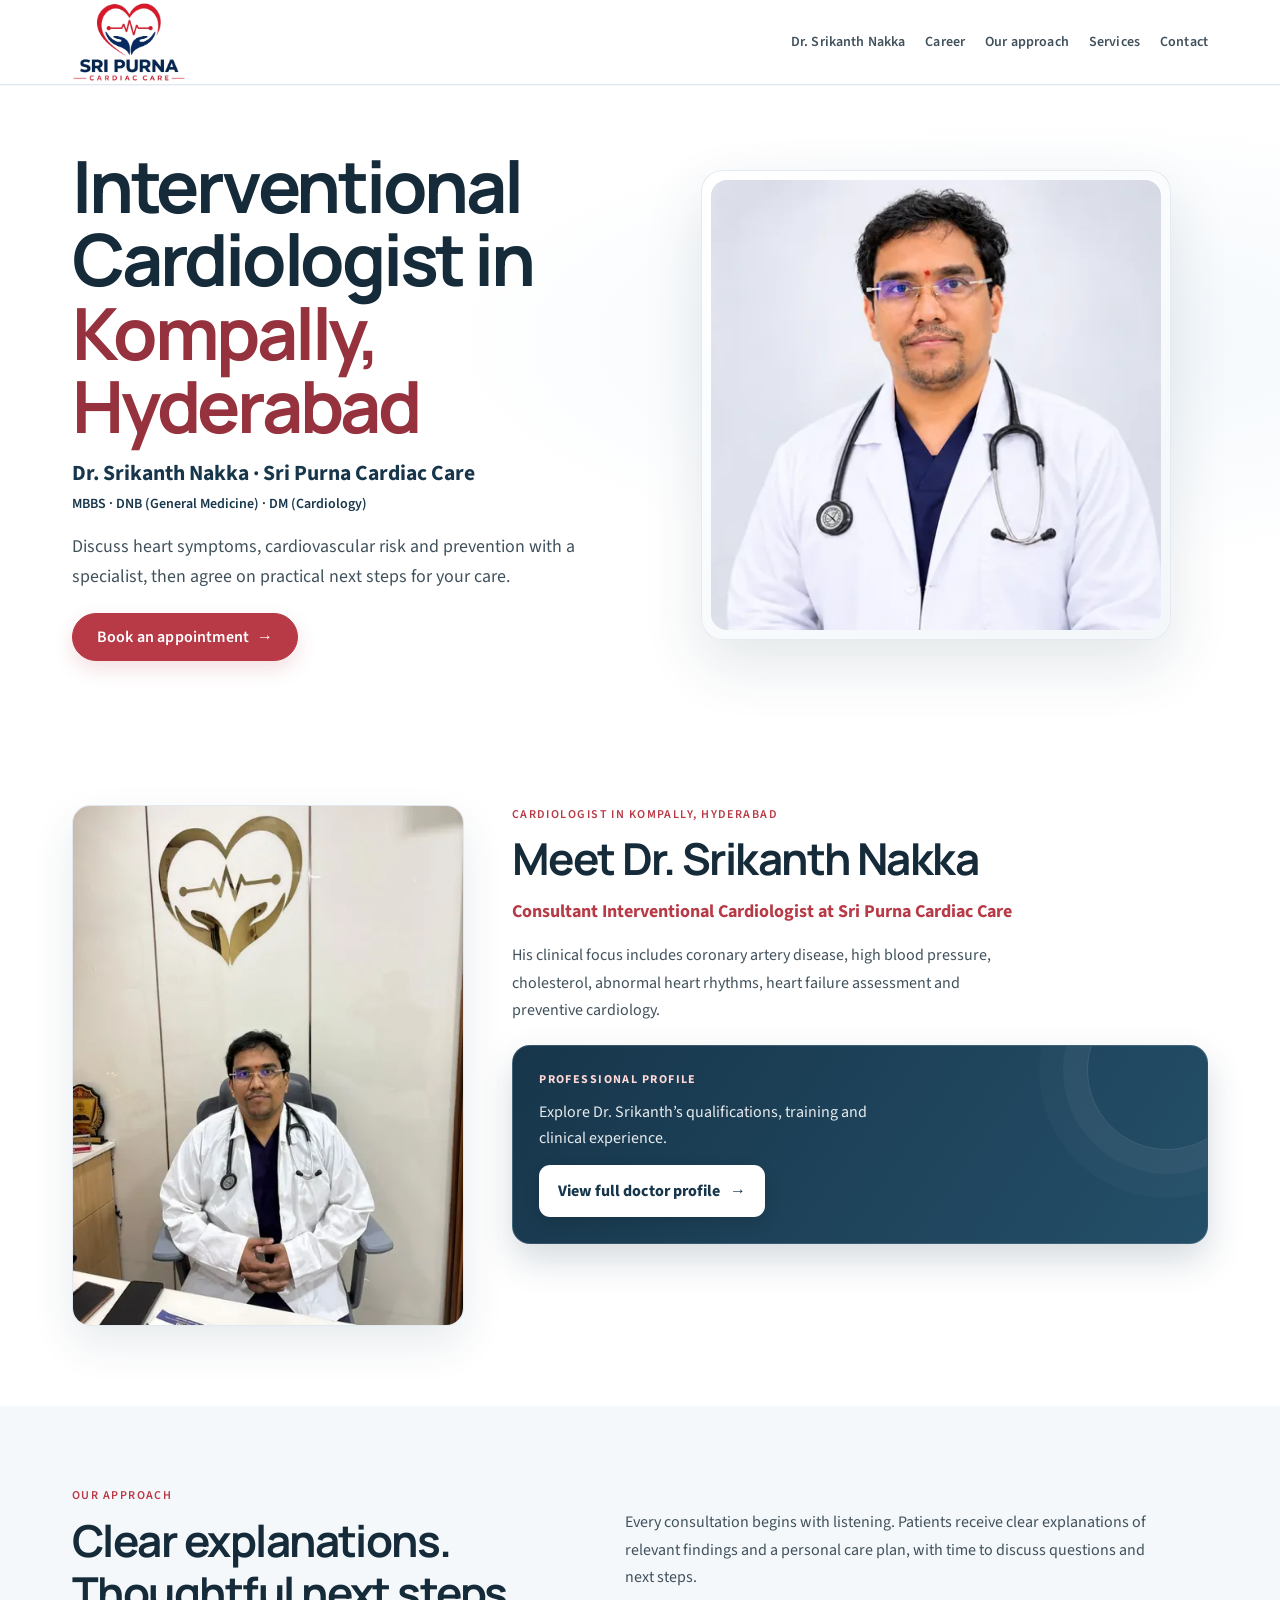
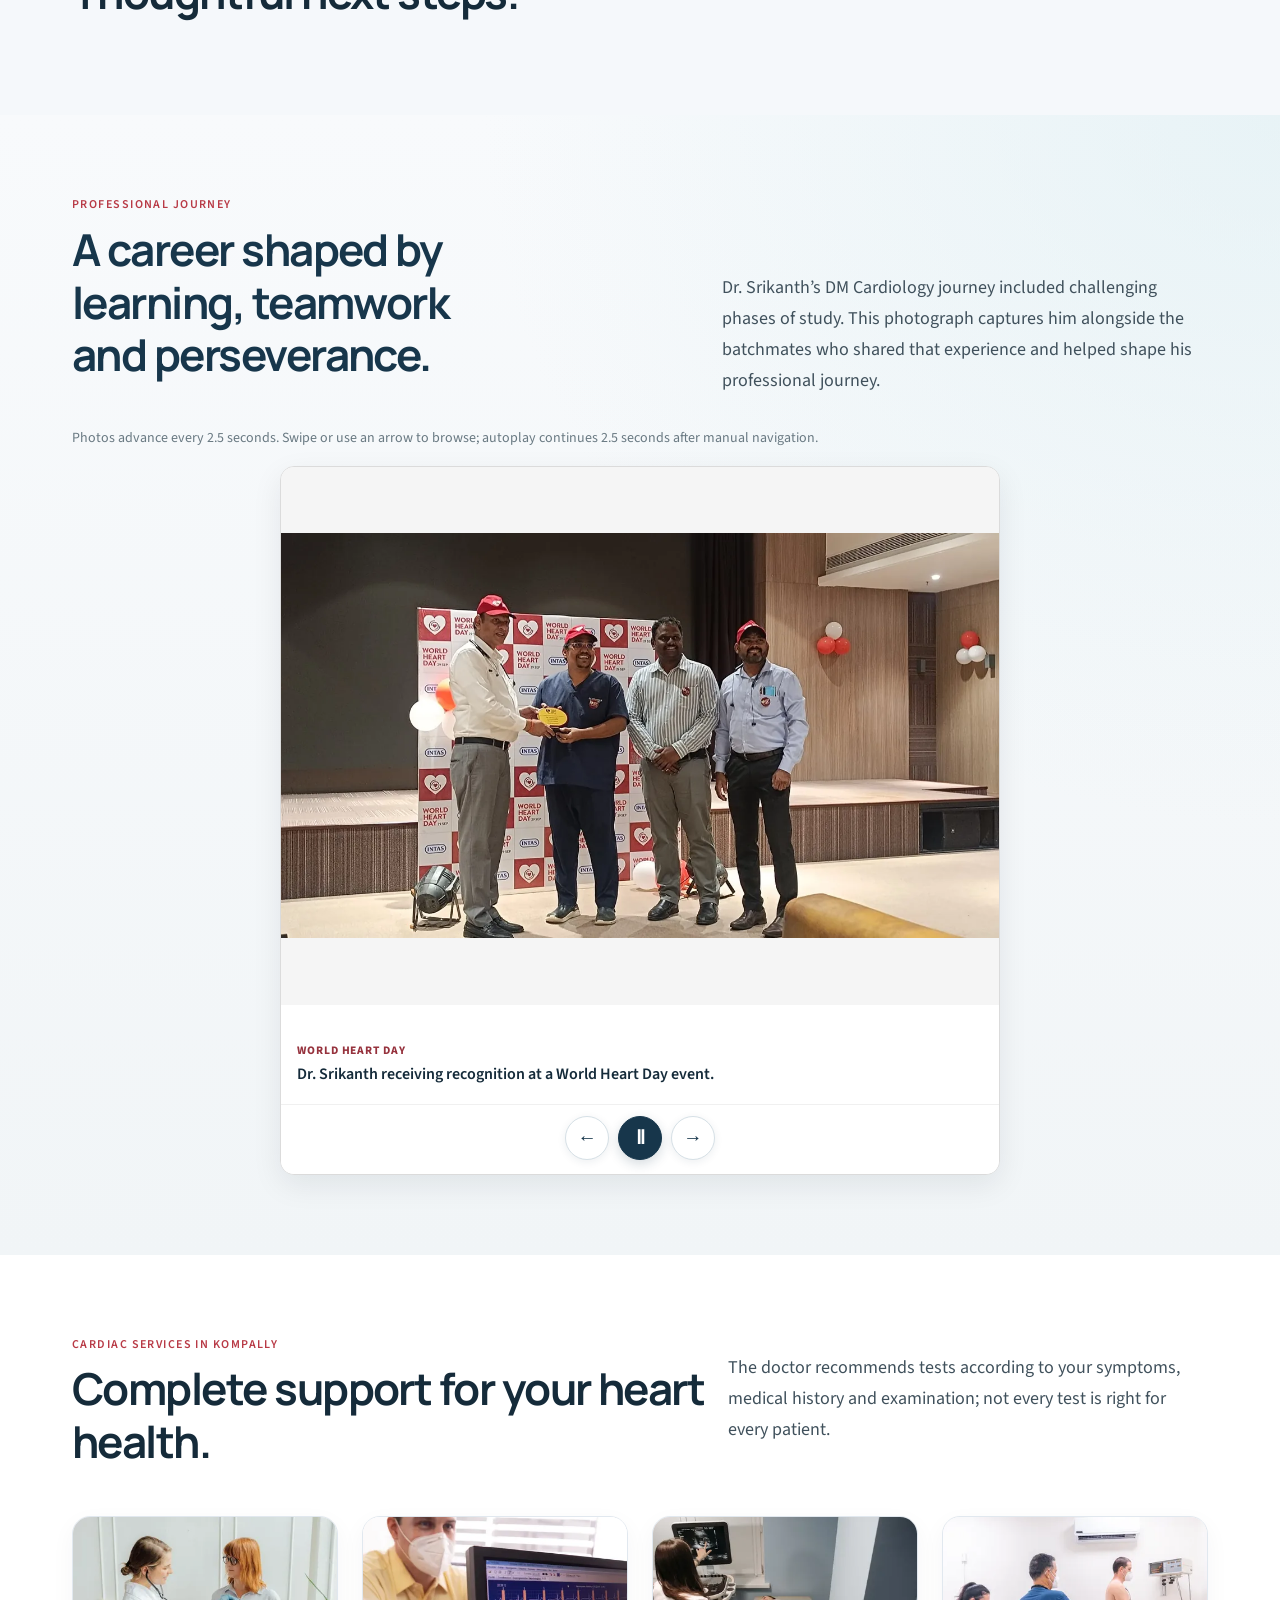
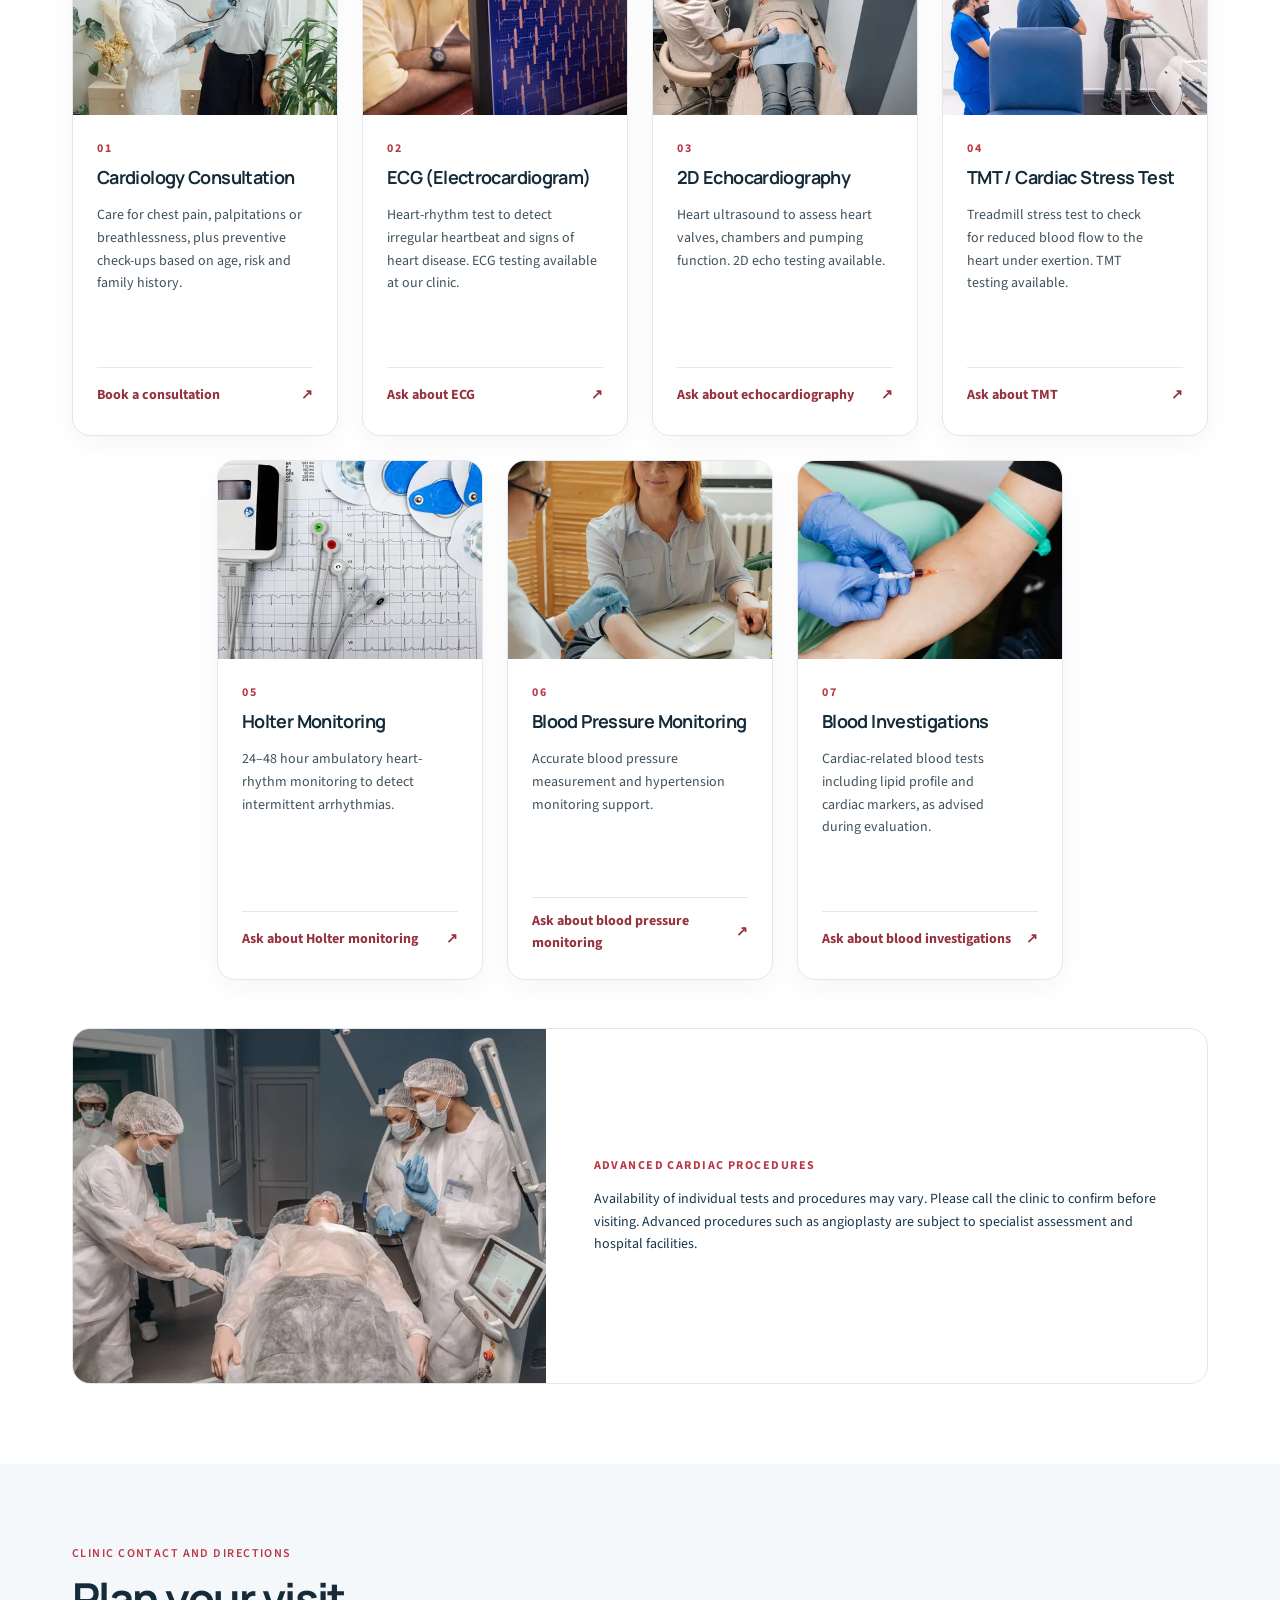
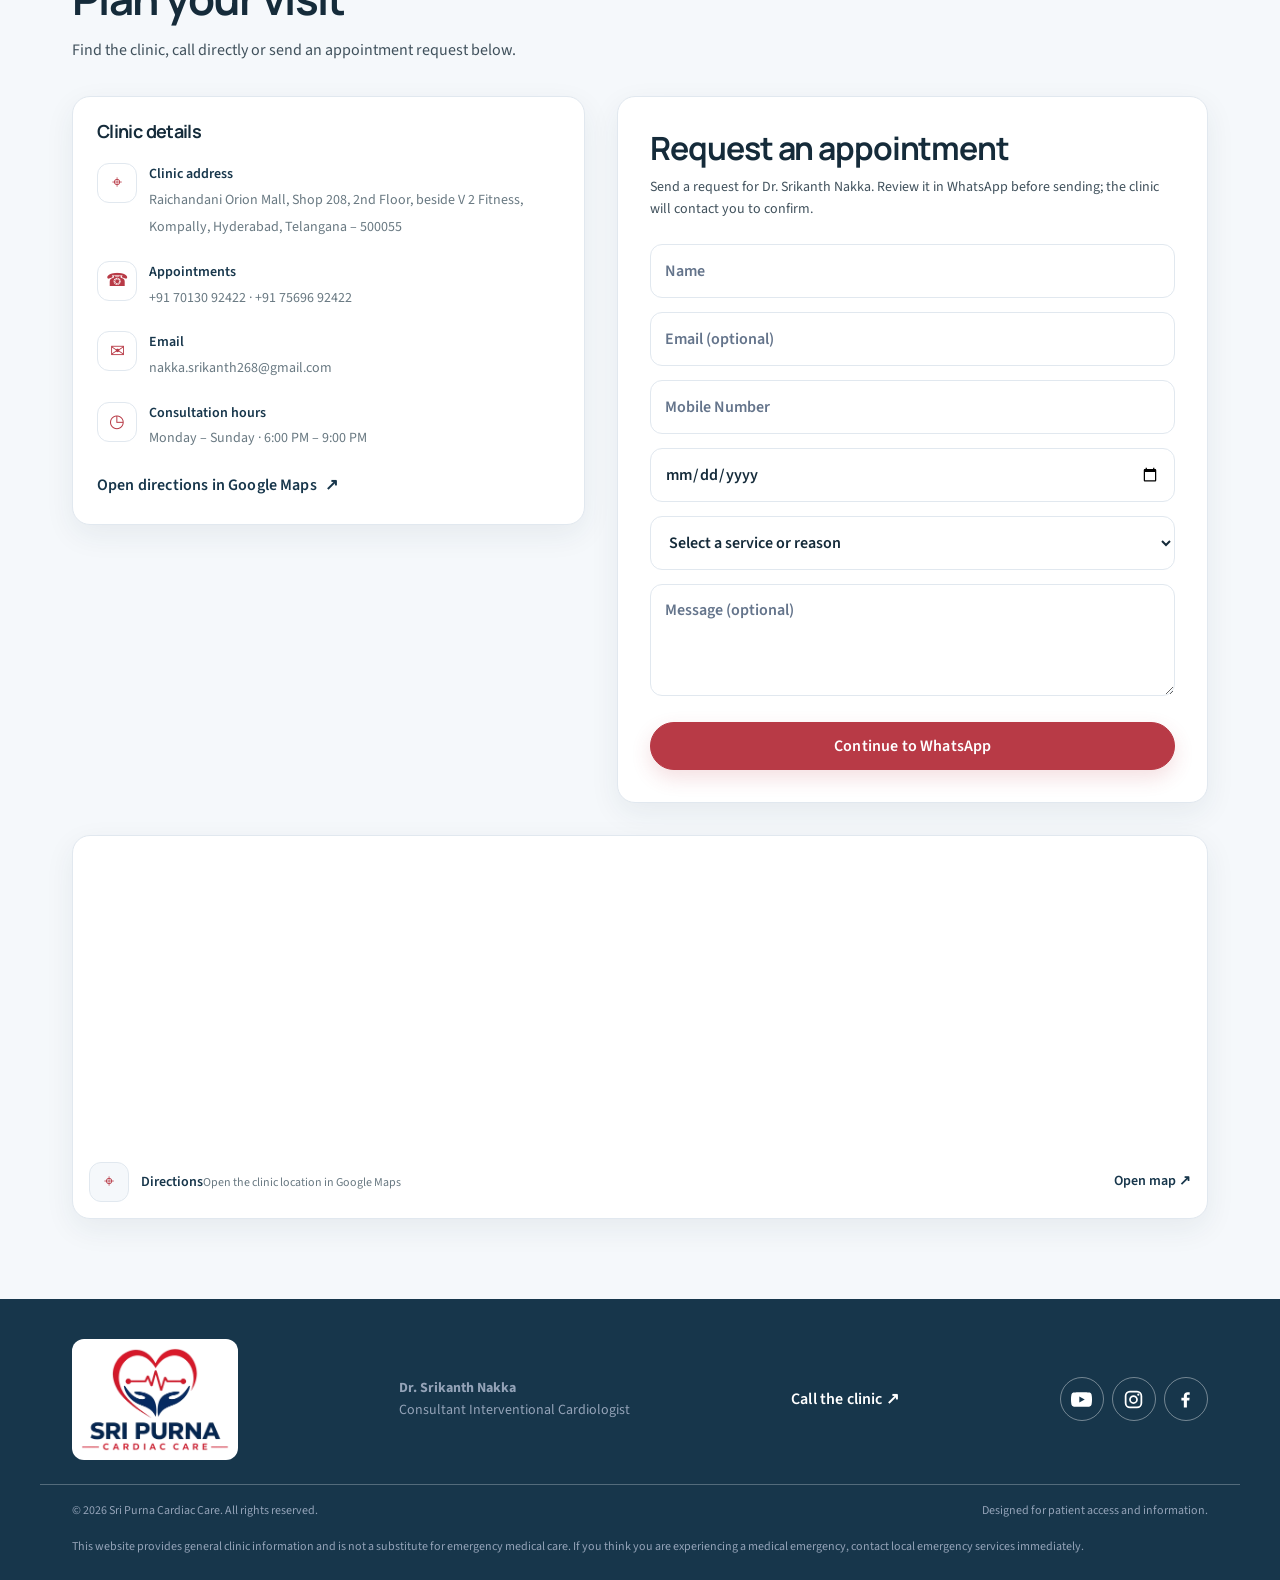
==== commit 820413cf: "Add DM Cardiology batchmates story" ====
--- a/index.html
+++ b/index.html
@@ -184,9 +184,9 @@
         <div class="section-heading gallery-heading">
           <div>
             <div class="eyebrow"><span class="eyebrow-line"></span> Professional journey</div>
-            <h2 id="career-heading">A career shaped by learning and teamwork.</h2>
-          </div>
-          <p class="body-copy">From clinical work and academic teaching to conferences and community health, these photographs offer a glimpse of Dr. Srikanth’s professional journey.</p>
+            <h2 id="career-heading">A career shaped by learning, teamwork and perseverance.</h2>
+          </div>
+          <p class="body-copy">Dr. Srikanth’s DM Cardiology journey included challenging phases of study. This photograph captures him alongside the batchmates who shared that experience and helped shape his professional journey.</p>
         </div>
         <p class="carousel-hint" id="career-carousel-hint">Photos advance every 2.5 seconds. Swipe or use an arrow to browse; autoplay continues 2.5 seconds after manual navigation.</p>
         <div class="career-carousel" data-career-carousel tabindex="0" role="region" aria-roledescription="carousel" aria-label="Learning and teamwork photo carousel" aria-describedby="career-carousel-hint">
@@ -275,6 +275,13 @@
               <span class="gallery-open" aria-hidden="true">↗</span>
             </a>
             <figcaption><span>Colleagues</span><strong>Dr. Srikanth with his cardiology batch and colleagues.</strong></figcaption>
+          </figure>
+          <figure role="listitem" class="gallery-card career-photo" data-career-reveal>
+            <a href="images/dr-srikanth-nakka-dm-cardiology-batchmates.webp" target="_blank" rel="noopener noreferrer" aria-label="Open full-size photo: Dr. Srikanth Nakka with his DM Cardiology batchmates during a demanding phase of the course.">
+              <img src="images/dr-srikanth-nakka-dm-cardiology-batchmates.webp" alt="Dr. Srikanth Nakka with his DM Cardiology batchmates." width="1170" height="749" loading="lazy" decoding="async">
+              <span class="gallery-open" aria-hidden="true">↗</span>
+            </a>
+            <figcaption><span>DM Cardiology batchmates</span><strong>With Dr. Abhinay, Dr. Sailesh, Dr. Raja Sekhar Reddy, Dr. Sreekar, Dr. Sajjad, Dr. Srikanth Nakka, Dr. Srikiran and Dr. Pradeep during a demanding phase of the course.</strong></figcaption>
           </figure>
           <figure role="listitem" class="gallery-card career-photo" data-career-reveal>
             <a href="images/community-health-event.webp" target="_blank" rel="noopener noreferrer" aria-label="Open full-size photo: Dr. Srikanth and community members at a school health and cultural event.">
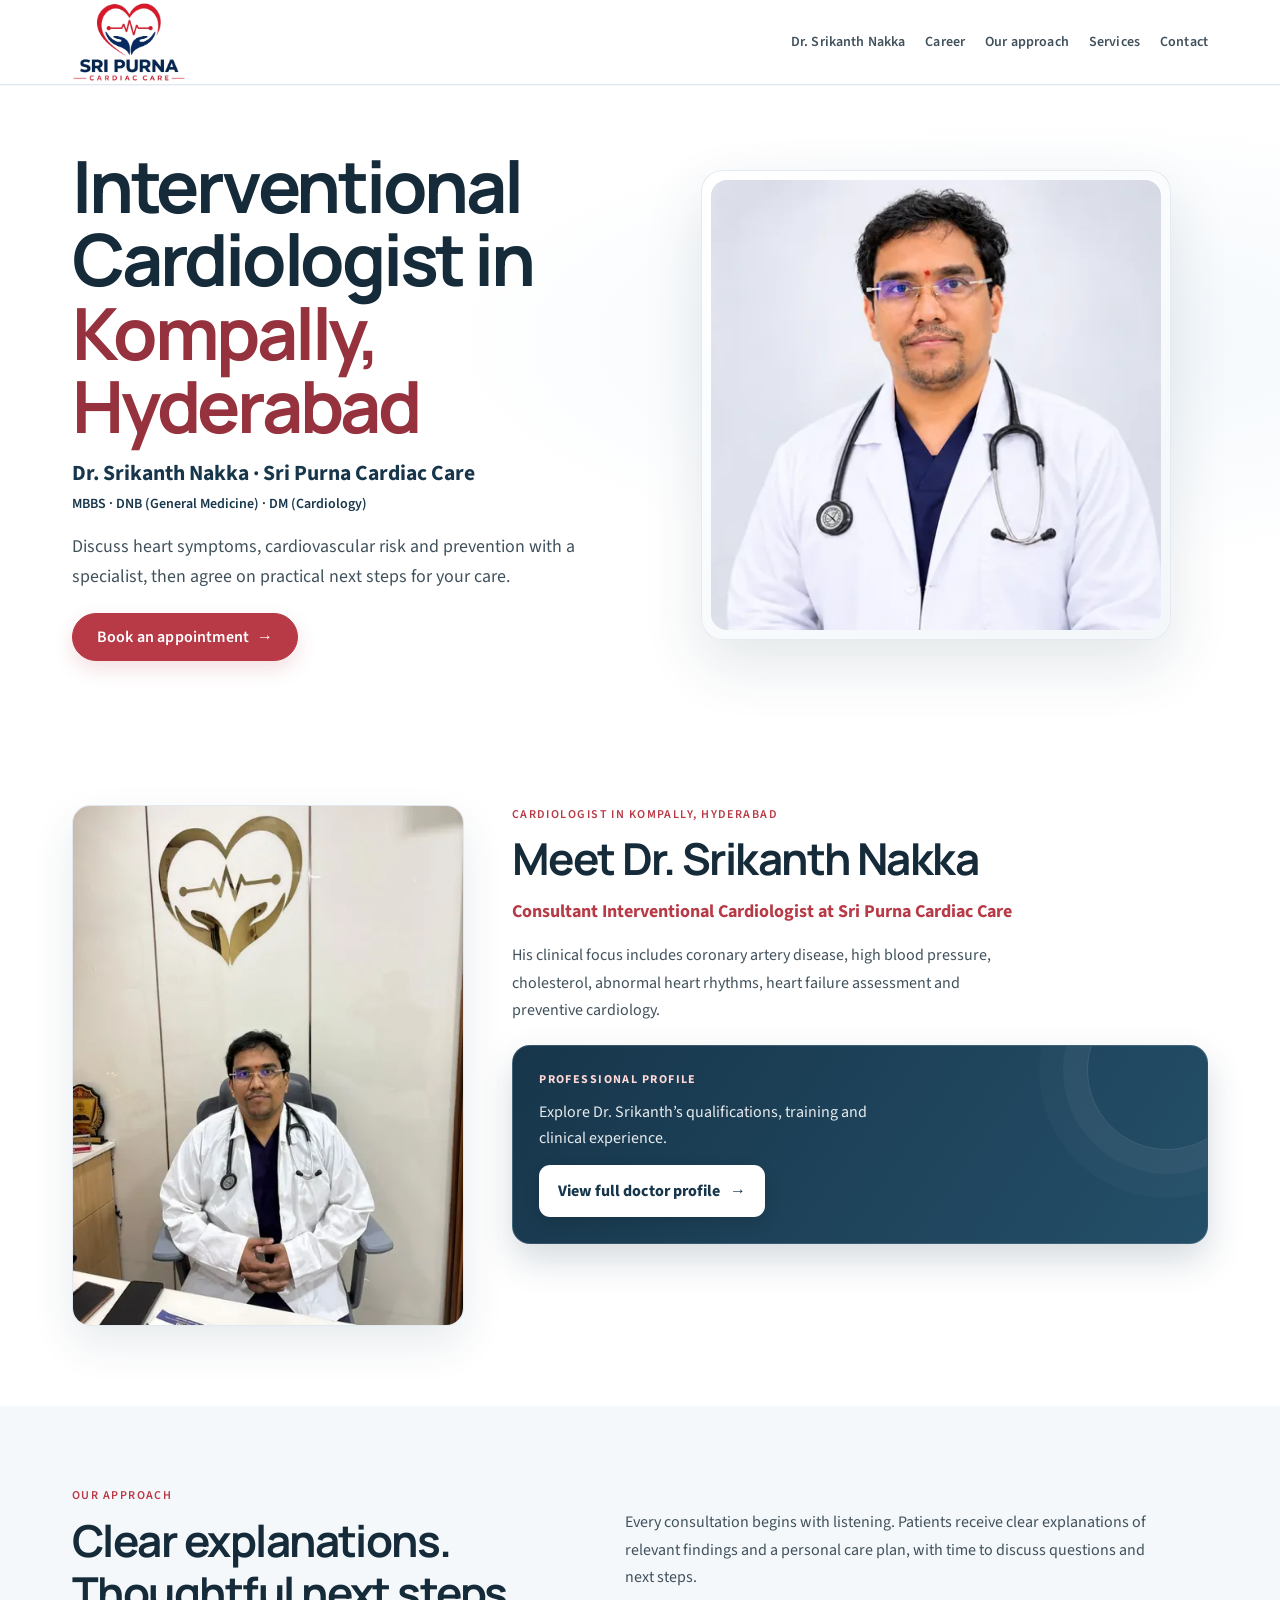
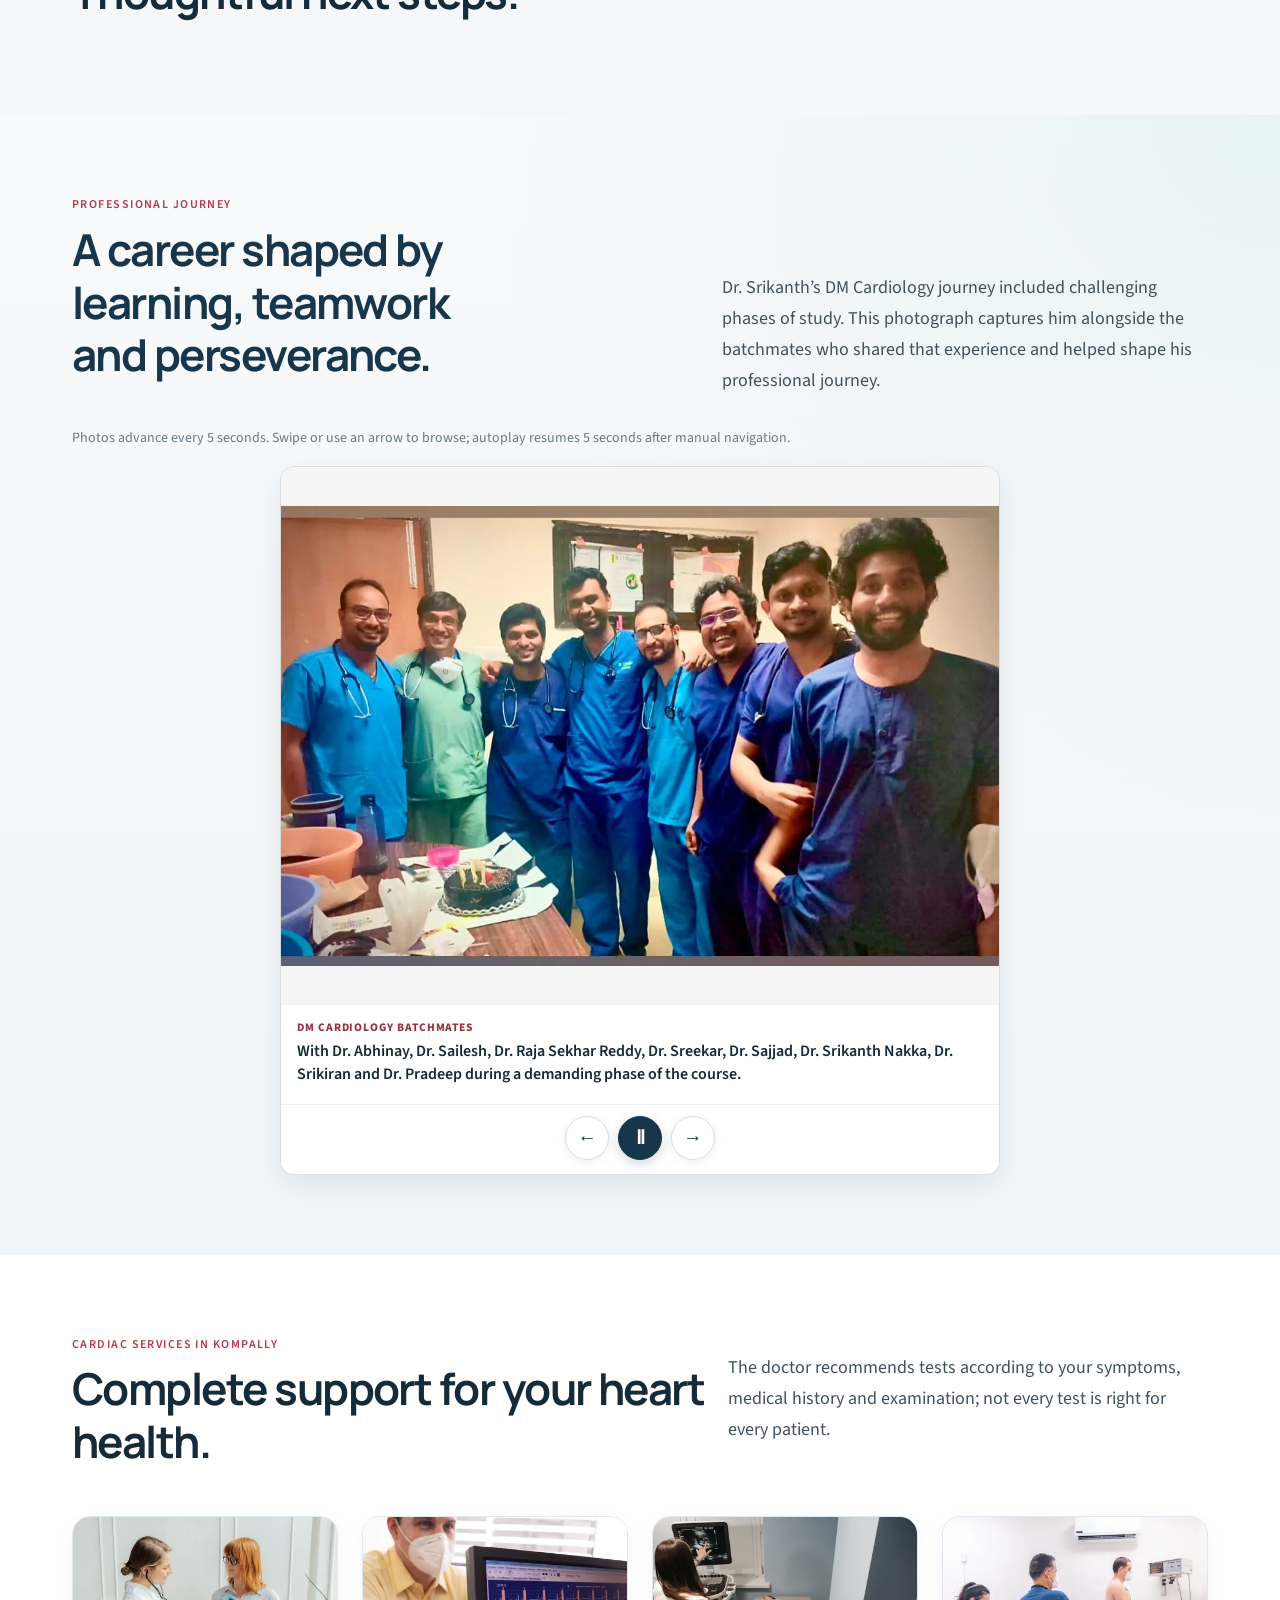
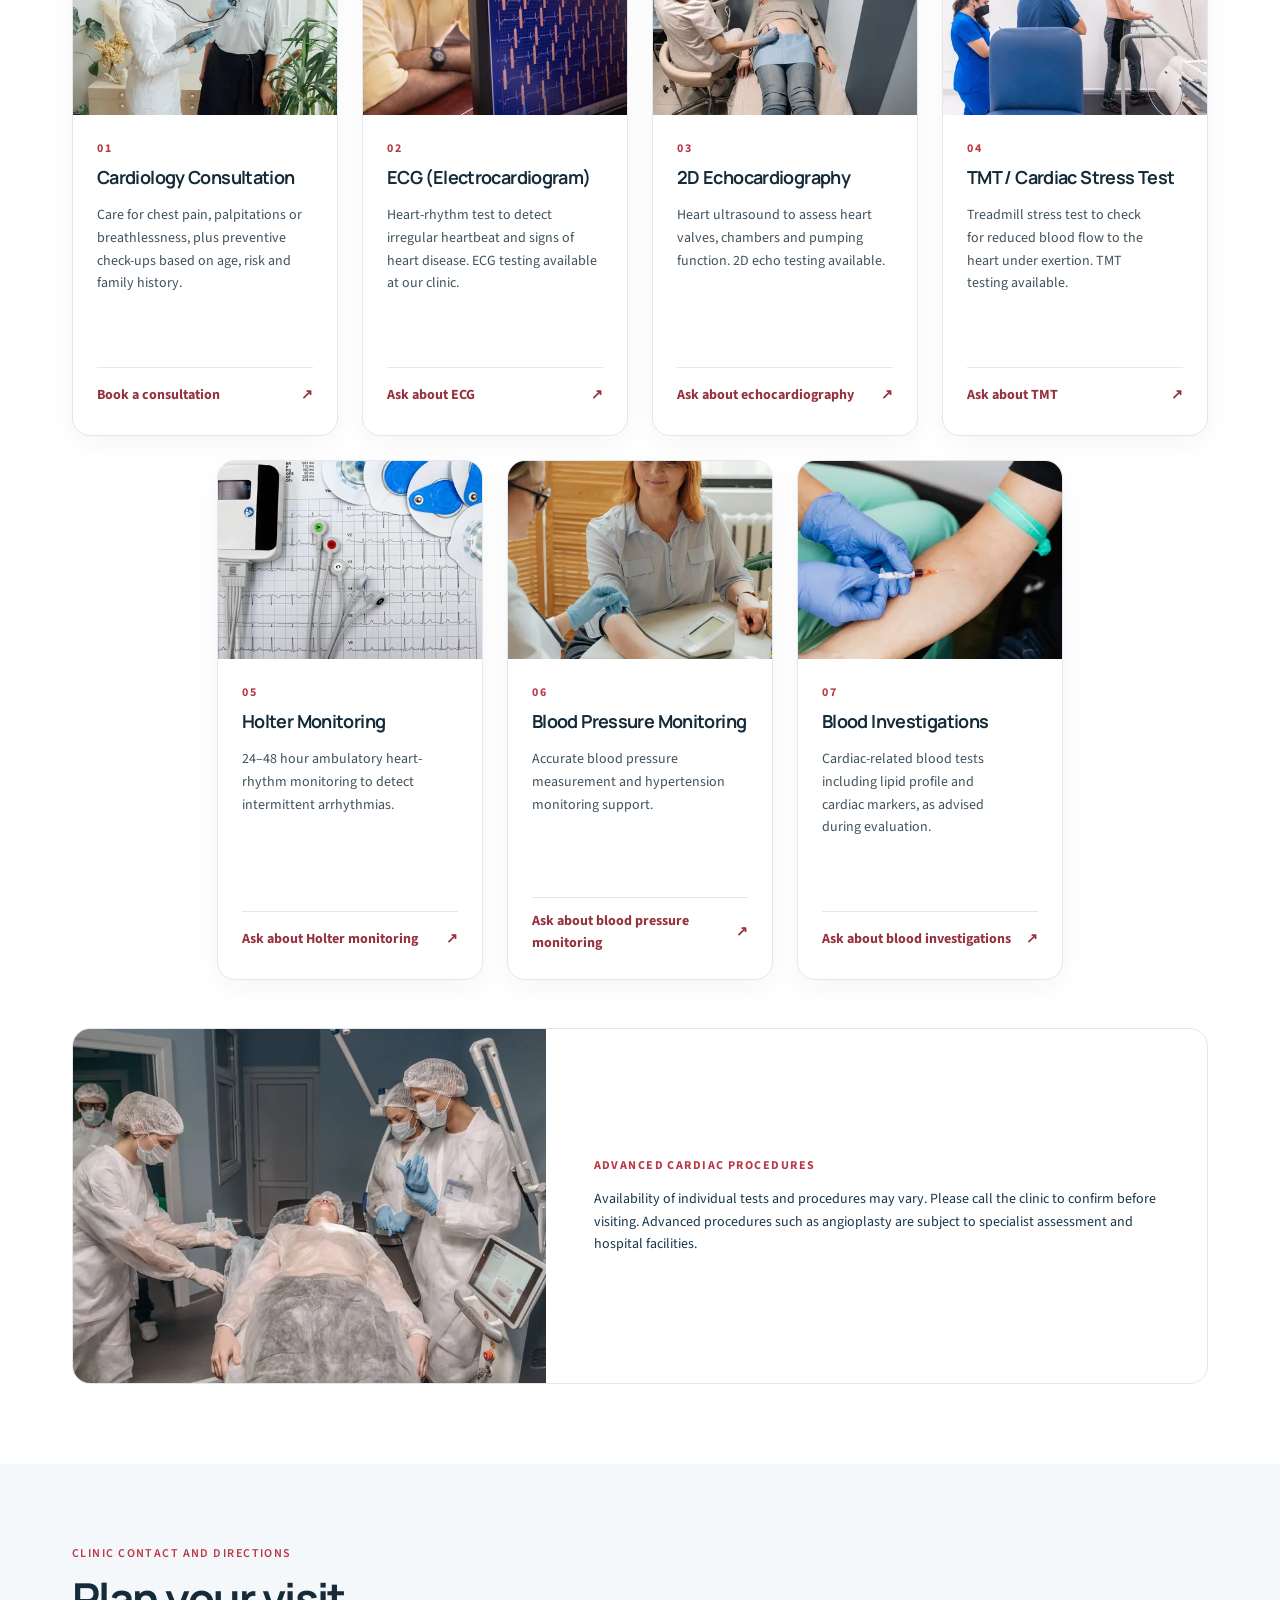
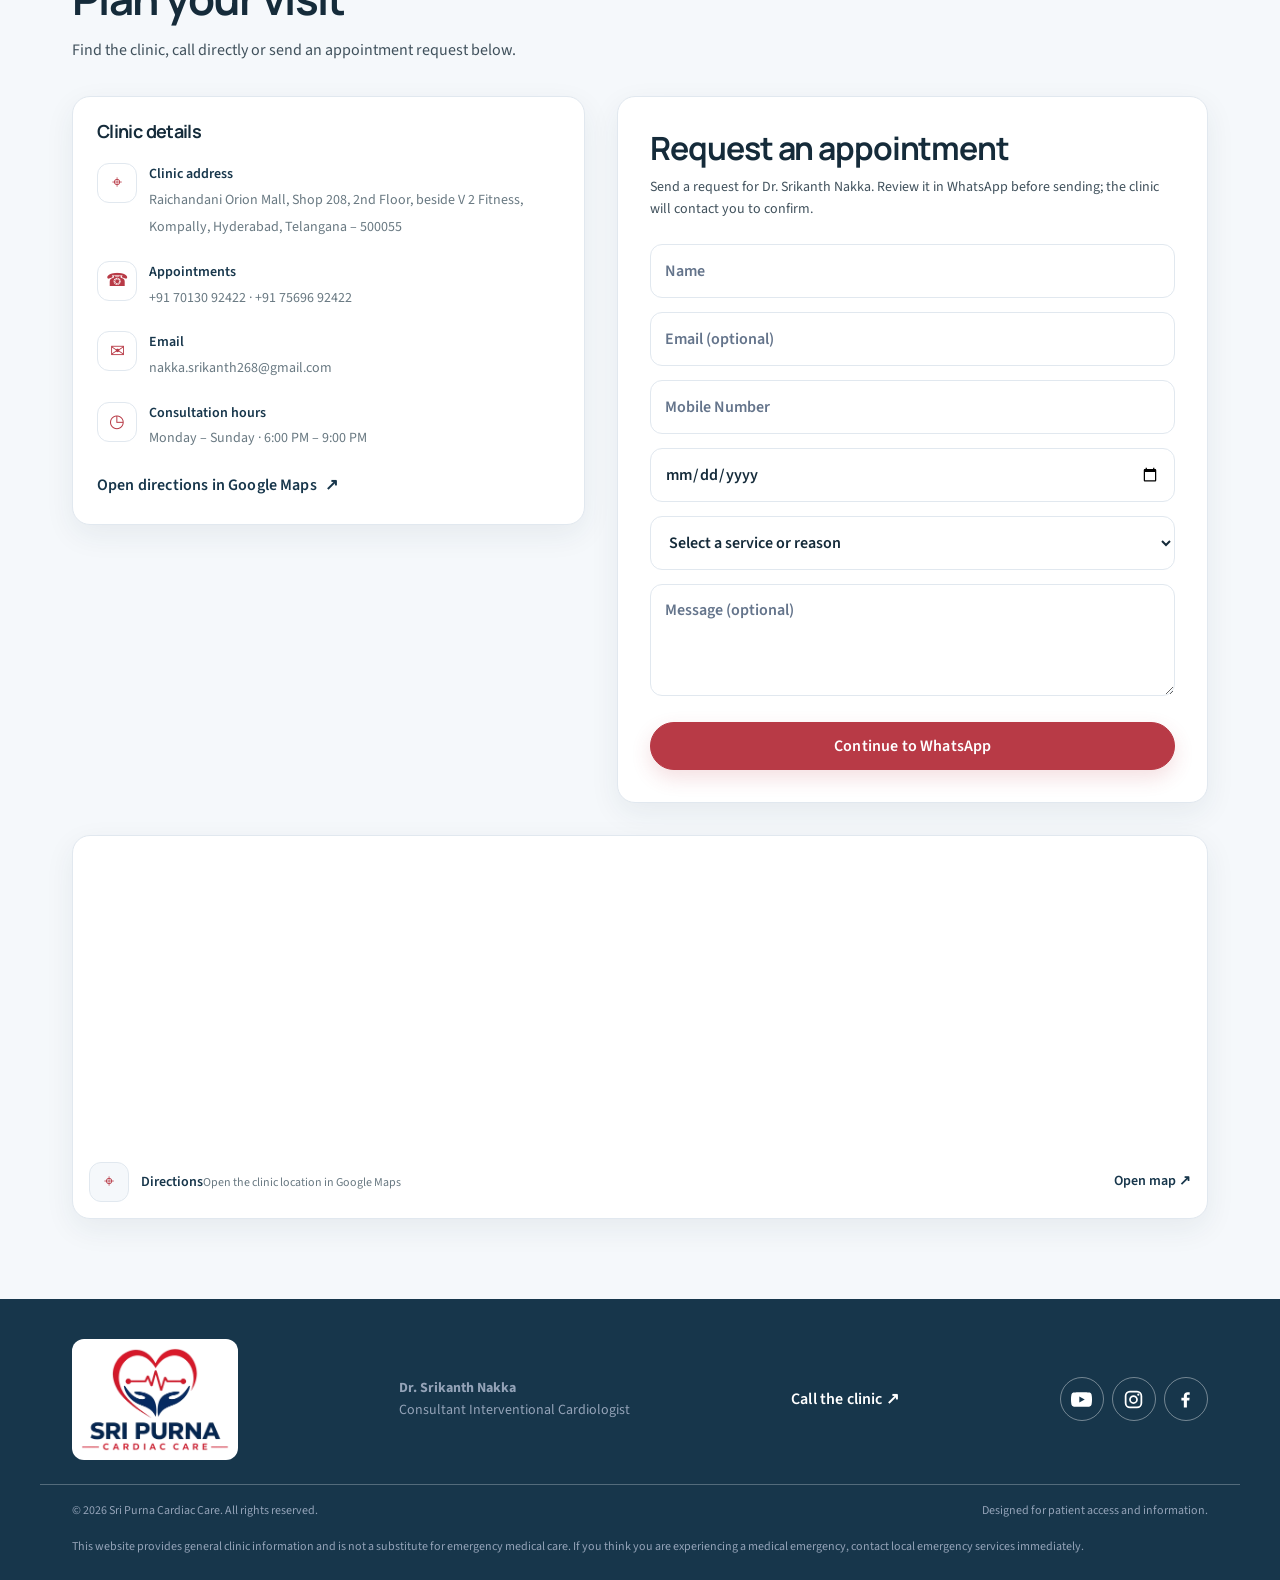
==== commit 24bdbc36: "Polish gallery and mobile navigation" ====
--- a/index.html
+++ b/index.html
@@ -188,7 +188,7 @@
           </div>
           <p class="body-copy">Dr. Srikanth’s DM Cardiology journey included challenging phases of study. This photograph captures him alongside the batchmates who shared that experience and helped shape his professional journey.</p>
         </div>
-        <p class="carousel-hint" id="career-carousel-hint">Photos advance every 2.5 seconds. Swipe or use an arrow to browse; autoplay continues 2.5 seconds after manual navigation.</p>
+        <p class="carousel-hint" id="career-carousel-hint">Photos advance every 5 seconds. Swipe or use an arrow to browse; autoplay resumes 5 seconds after manual navigation.</p>
         <div class="career-carousel" data-career-carousel tabindex="0" role="region" aria-roledescription="carousel" aria-label="Learning and teamwork photo carousel" aria-describedby="career-carousel-hint">
           <div class="career-carousel-stage" id="career-carousel-stage" data-carousel-stage>
             <div class="gallery-grid career-gallery" role="list" aria-label="Career photographs of Dr. Srikanth">
@@ -276,7 +276,7 @@
             </a>
             <figcaption><span>Colleagues</span><strong>Dr. Srikanth with his cardiology batch and colleagues.</strong></figcaption>
           </figure>
-          <figure role="listitem" class="gallery-card career-photo" data-career-reveal>
+          <figure role="listitem" class="gallery-card career-photo" data-career-reveal data-carousel-featured>
             <a href="images/dr-srikanth-nakka-dm-cardiology-batchmates.webp" target="_blank" rel="noopener noreferrer" aria-label="Open full-size photo: Dr. Srikanth Nakka with his DM Cardiology batchmates during a demanding phase of the course.">
               <img src="images/dr-srikanth-nakka-dm-cardiology-batchmates.webp" alt="Dr. Srikanth Nakka with his DM Cardiology batchmates." width="1170" height="749" loading="lazy" decoding="async">
               <span class="gallery-open" aria-hidden="true">↗</span>
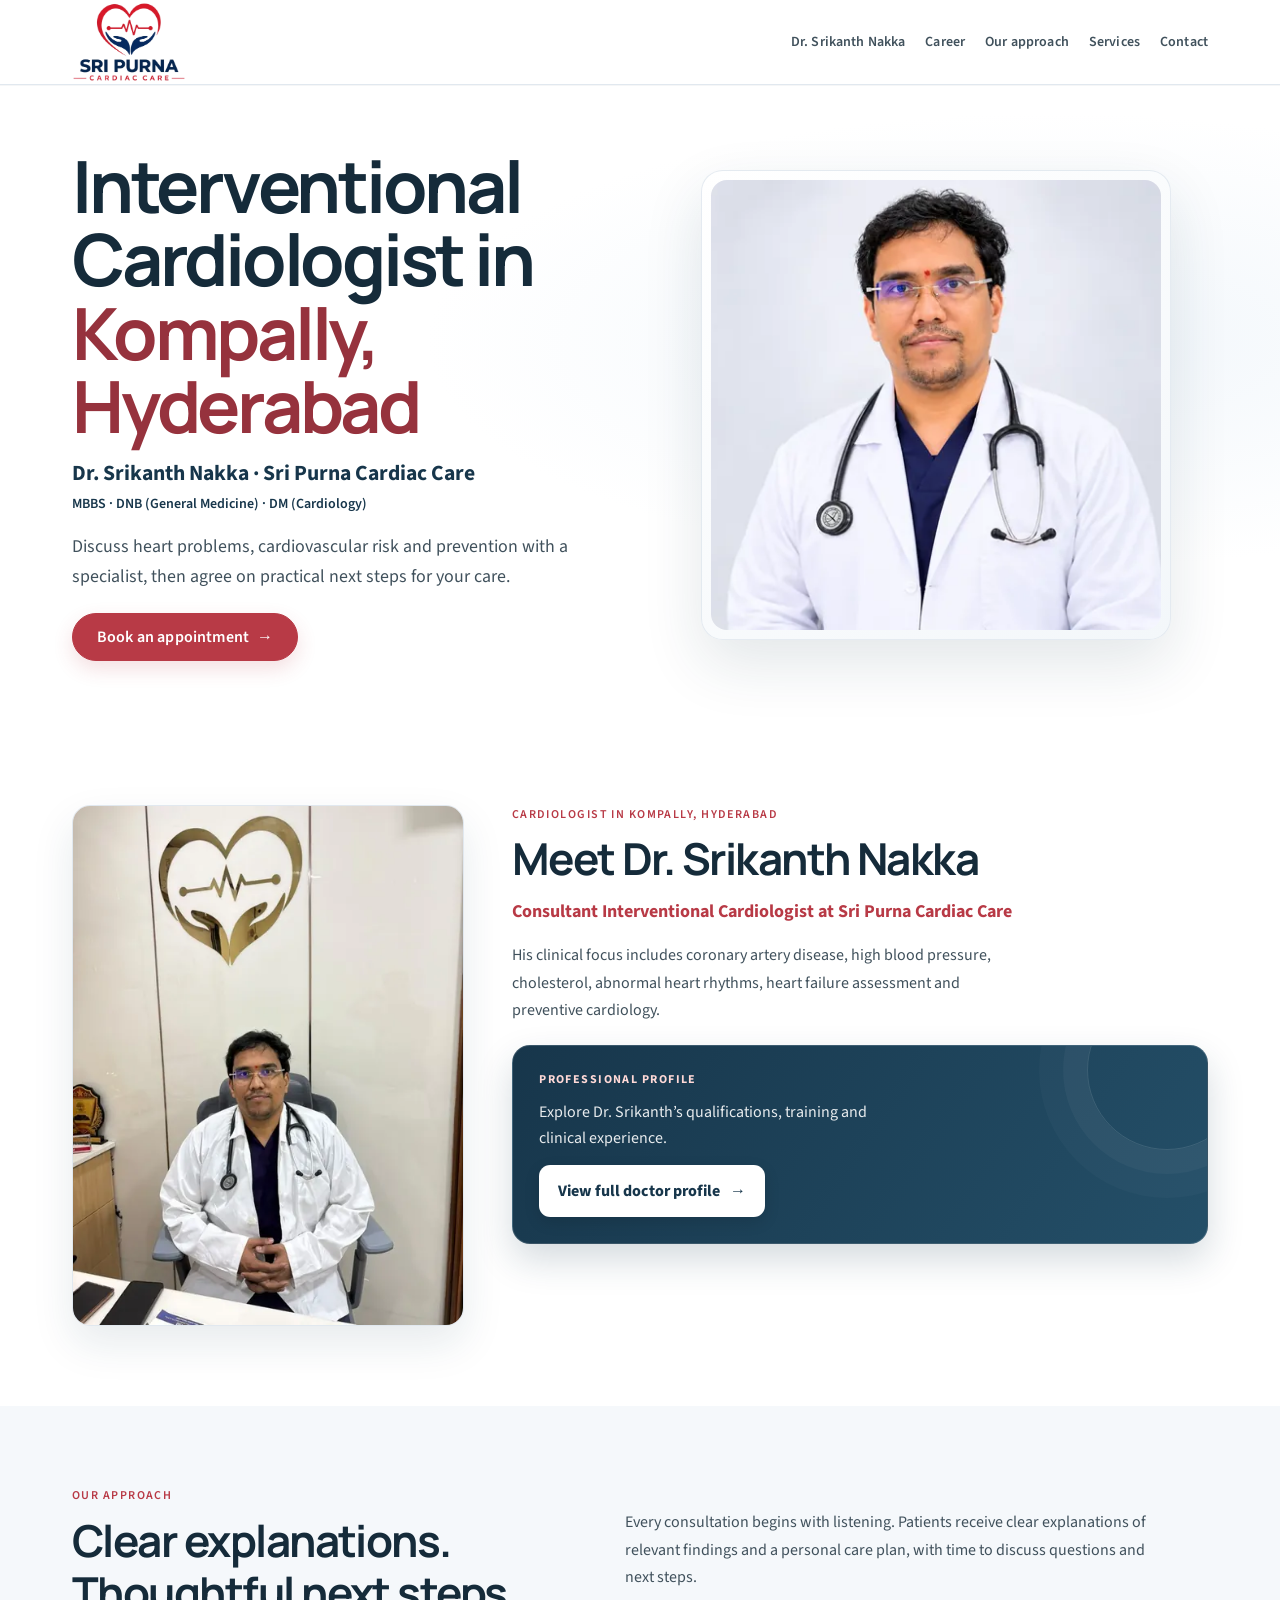
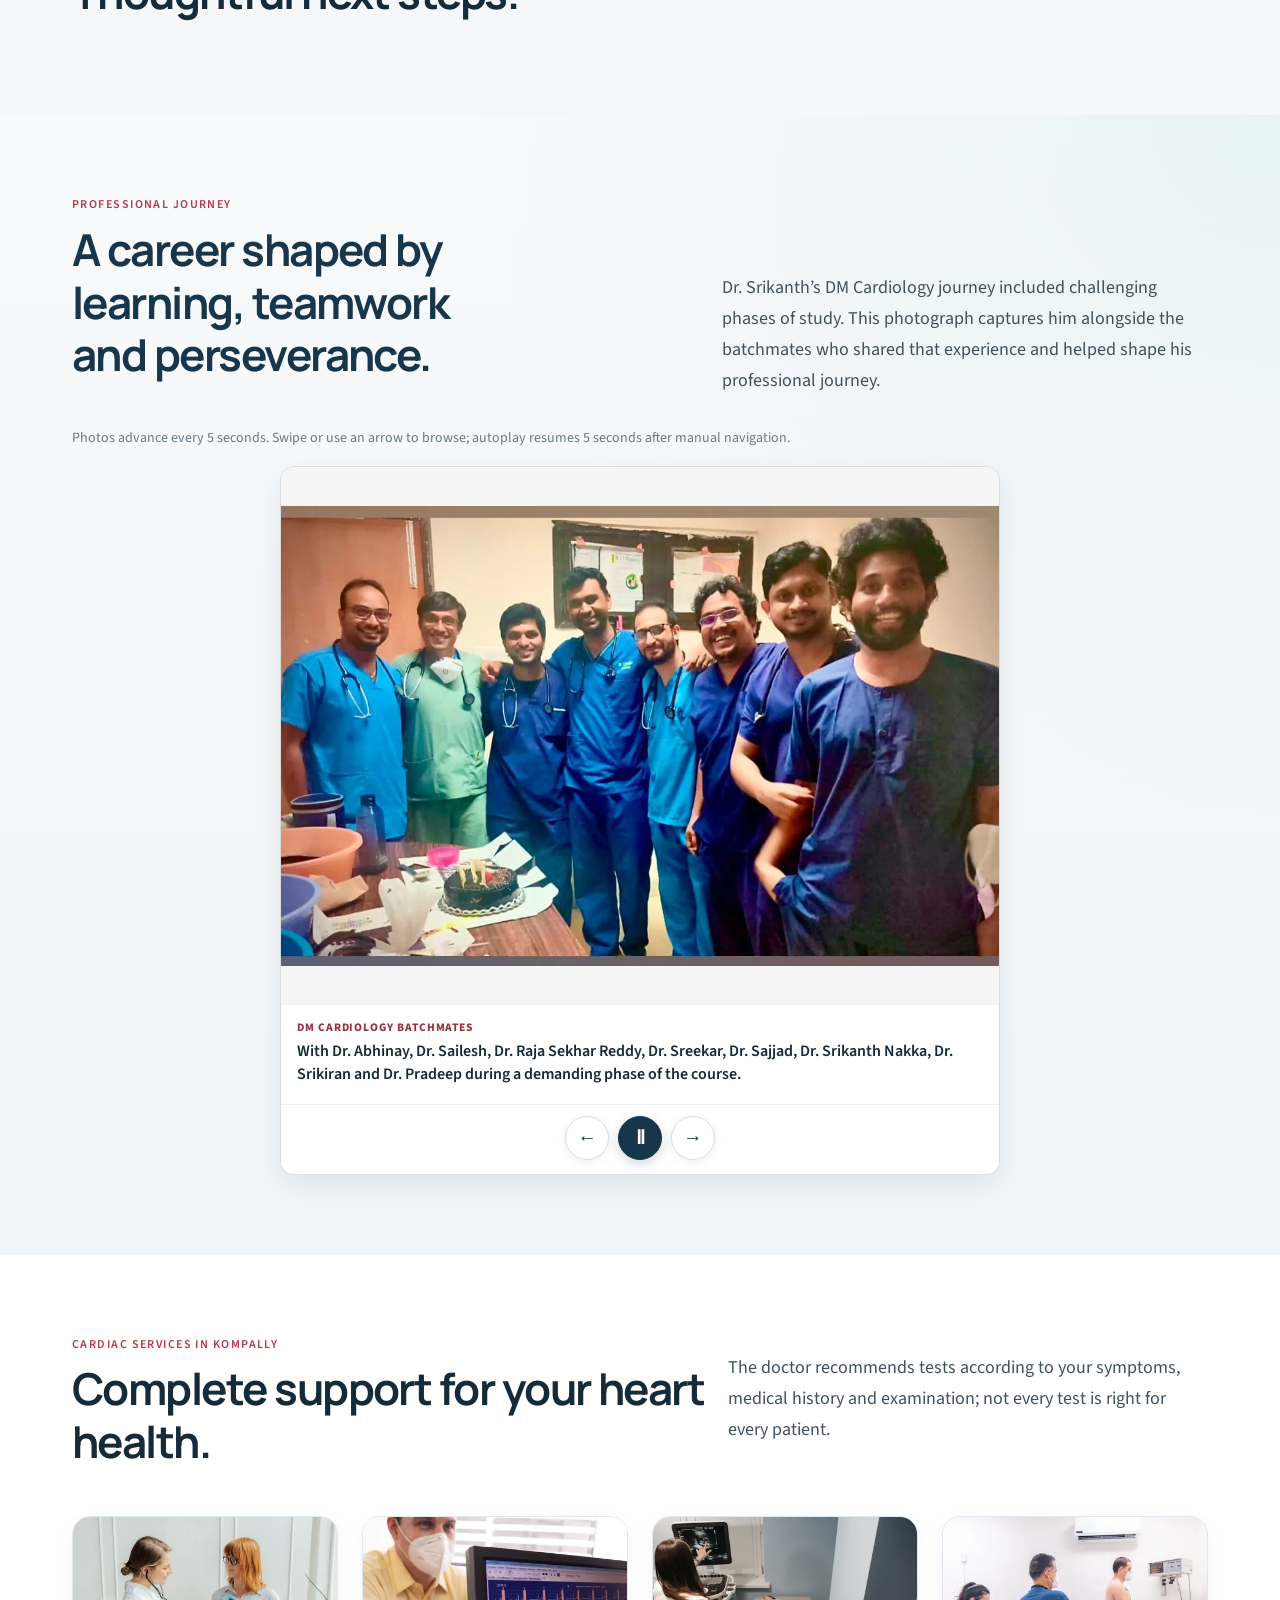
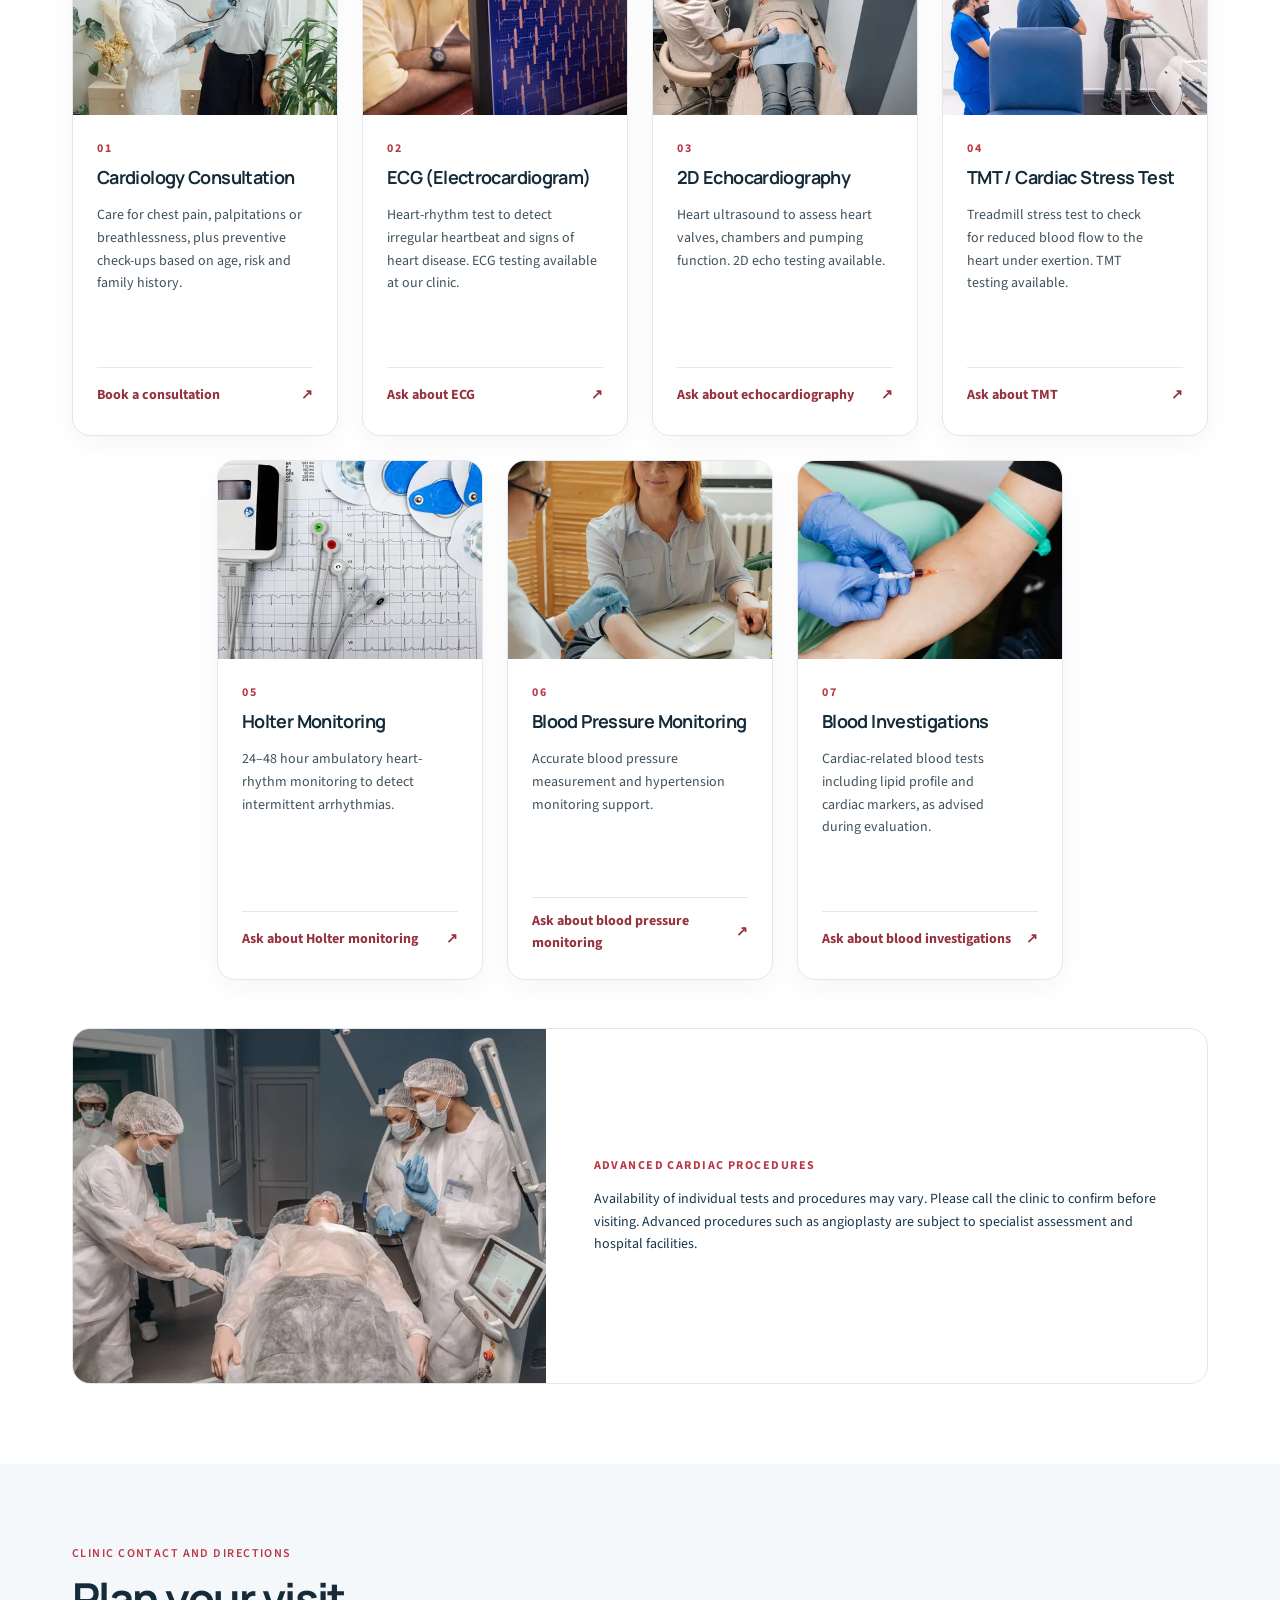
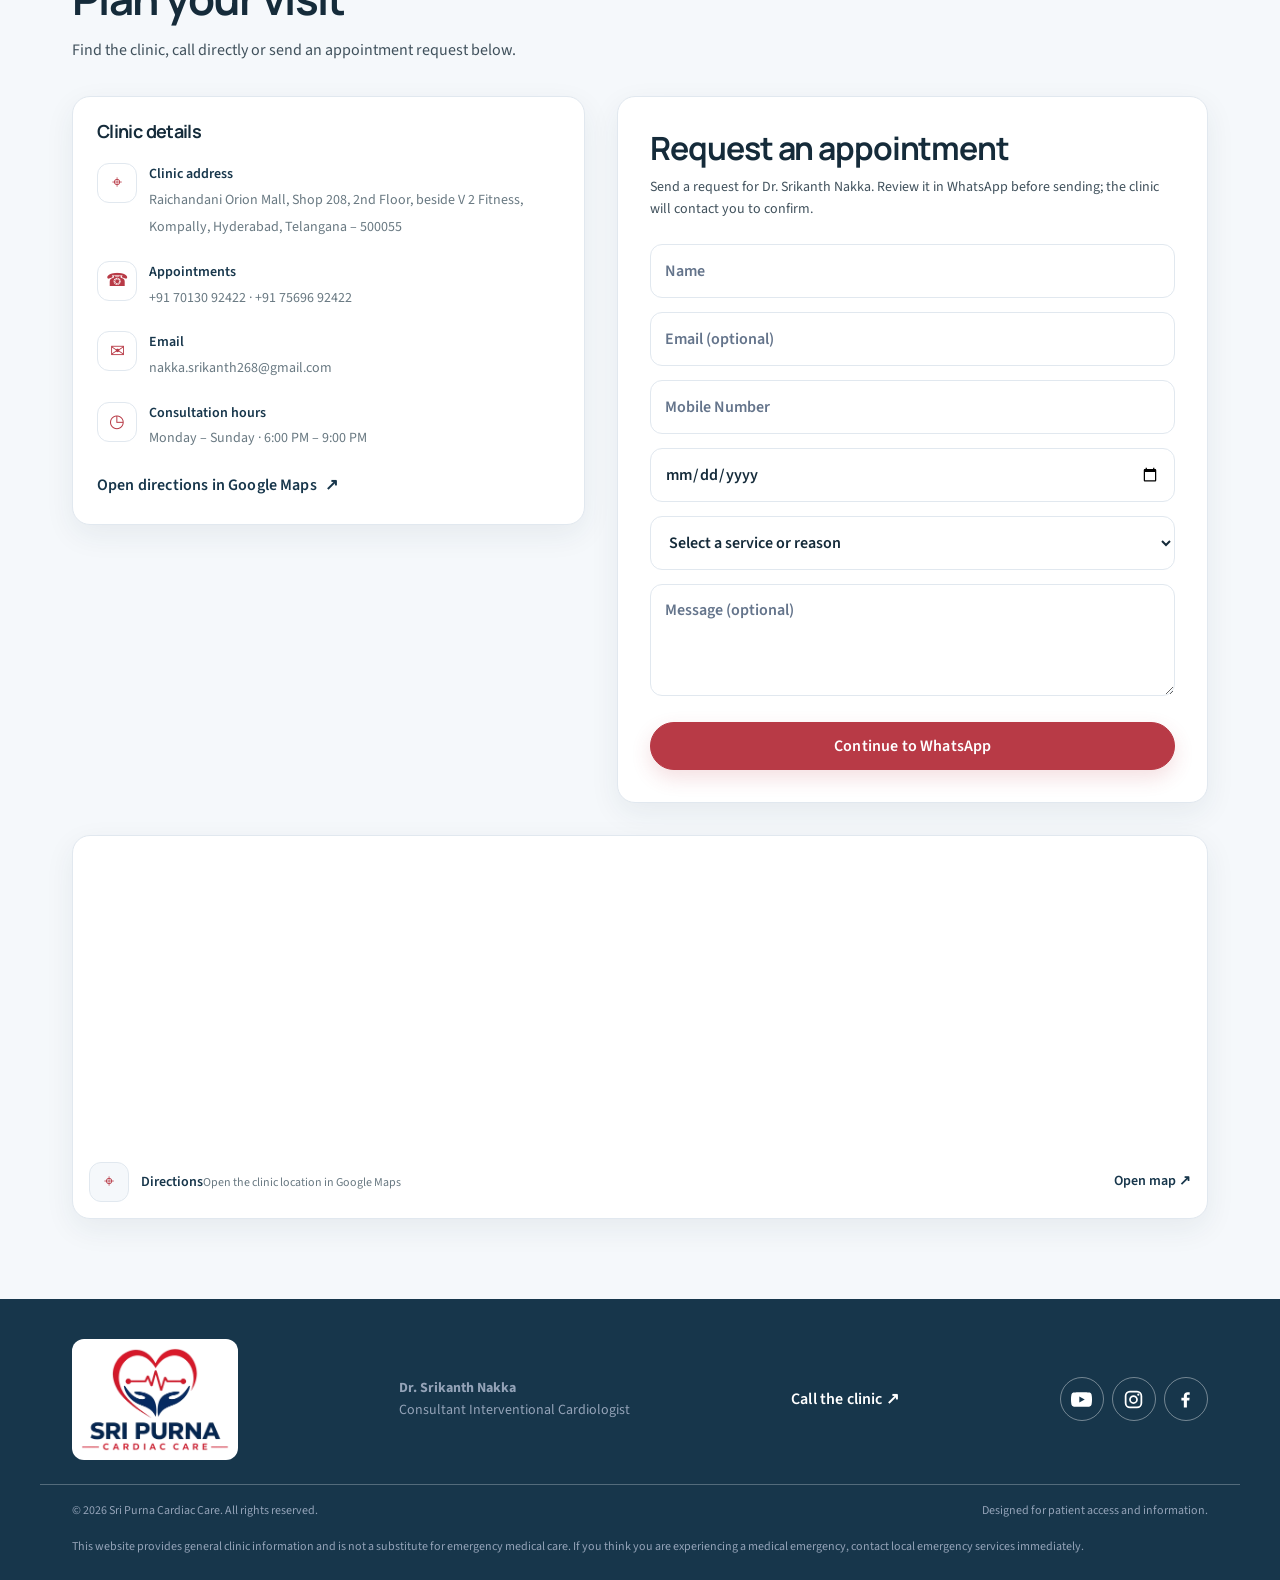
==== commit 0c0a0a1a: "Improve homepage heart-problem search copy" ====
--- a/index.html
+++ b/index.html
@@ -11,11 +11,11 @@
   <link rel="apple-touch-icon" sizes="180x180" href="apple-touch-icon.png">
   <meta name="robots" content="index,follow">
   <title>Dr. Srikanth Nakka | Interventional Cardiologist in Kompally</title>
-  <meta name="description" content="Consult Dr. Srikanth Nakka, Interventional Cardiologist at Sri Purna Cardiac Care in Kompally, Hyderabad. View clinic hours, services and directions.">
+  <meta name="description" content="Consult Dr. Srikanth Nakka at Sri Purna Cardiac Care in Kompally, Hyderabad, for heart problems, cardiology care, clinic hours and services.">
   <link rel="canonical" href="https://www.drsrikanthnakka.in/">
   <meta property="og:type" content="website">
   <meta property="og:title" content="Dr. Srikanth Nakka | Interventional Cardiologist in Kompally">
-  <meta property="og:description" content="Consult Dr. Srikanth Nakka at Sri Purna Cardiac Care in Kompally, Hyderabad. View clinic hours, services and directions.">
+  <meta property="og:description" content="Consult Dr. Srikanth Nakka at Sri Purna Cardiac Care in Kompally, Hyderabad, for heart problems, cardiology care, clinic hours and services.">
   <meta property="og:url" content="https://www.drsrikanthnakka.in/">
   <meta property="og:site_name" content="Sri Purna Cardiac Care">
   <meta property="og:image" content="https://www.drsrikanthnakka.in/images/hero.webp?v=9e30b04">
@@ -24,7 +24,7 @@
   <link rel="preload" href="fonts/source-sans-3-latin-variable.woff2" as="font" type="font/woff2" crossorigin>
   <meta name="twitter:card" content="summary_large_image">
   <meta name="twitter:title" content="Dr. Srikanth Nakka | Interventional Cardiologist in Kompally">
-  <meta name="twitter:description" content="Consult Dr. Srikanth Nakka at Sri Purna Cardiac Care in Kompally, Hyderabad. View clinic hours, services and directions.">
+  <meta name="twitter:description" content="Consult Dr. Srikanth Nakka at Sri Purna Cardiac Care in Kompally, Hyderabad, for heart problems, cardiology care, clinic hours and services.">
   <meta name="twitter:image" content="https://www.drsrikanthnakka.in/images/hero.webp?v=9e30b04">
   <meta name="twitter:image:alt" content="Dr. Srikanth Nakka, Consultant Interventional Cardiologist">
   <link rel="stylesheet" href="vendor/bootstrap/bootstrap-grid.min.css">
@@ -135,7 +135,7 @@
           <h1>Interventional Cardiologist in <span class="hero-headline-accent">Kompally, Hyderabad</span></h1>
           <p class="hero-role">Dr. Srikanth Nakka · Sri Purna Cardiac Care</p>
           <p class="hero-credentials">MBBS · DNB (General Medicine) · DM (Cardiology)</p>
-          <p class="hero-lead">Discuss heart symptoms, cardiovascular risk and prevention with a specialist, then agree on practical next steps for your care.</p>
+          <p class="hero-lead">Discuss heart problems, cardiovascular risk and prevention with a specialist, then agree on practical next steps for your care.</p>
           <div class="hero-actions">
             <a class="btn btn-primary" href="#appointment">Book an appointment <span aria-hidden="true">→</span></a>
           </div>
@@ -540,6 +540,6 @@
       immediately.</div>
   </footer>
 
-  <script src="script.js?v=icon-controls-autoplay-1125"></script>
+  <script src="script.js?v=24bdbc3"></script>
 </body>
 </html>
